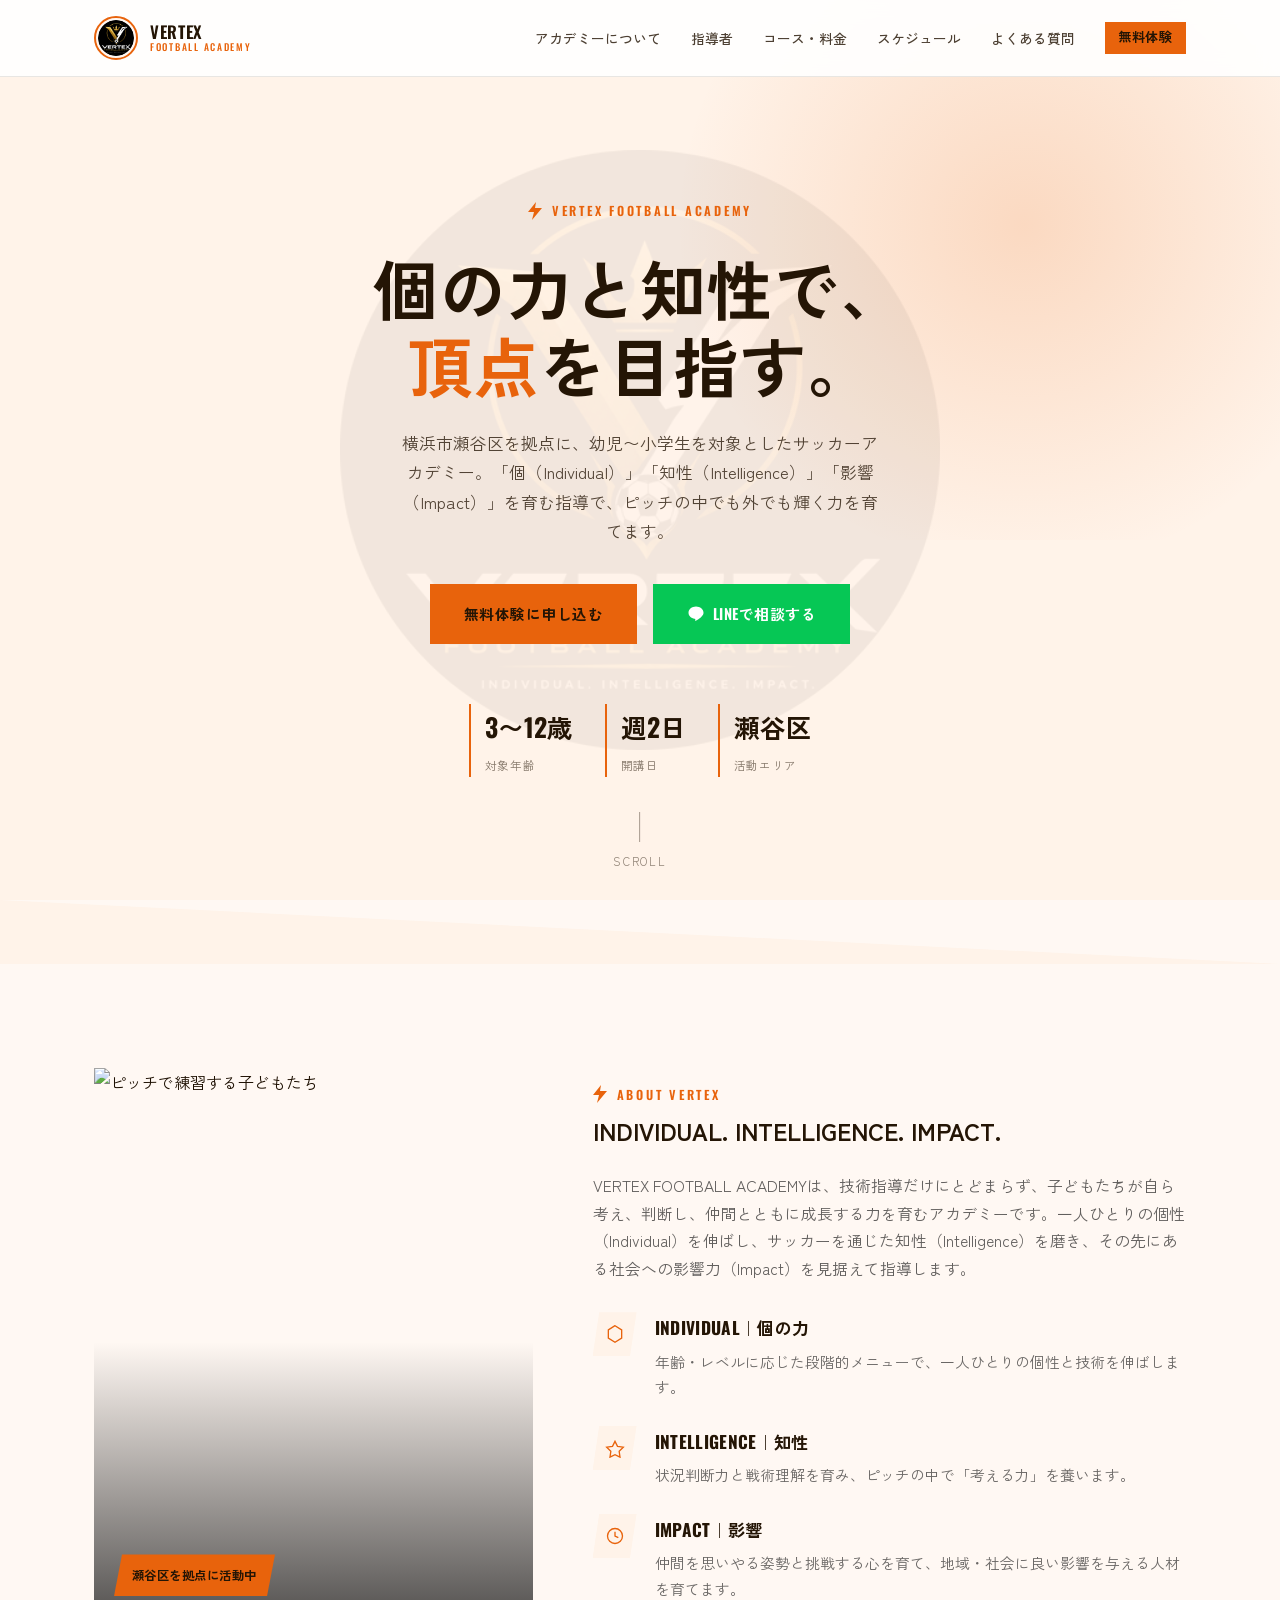
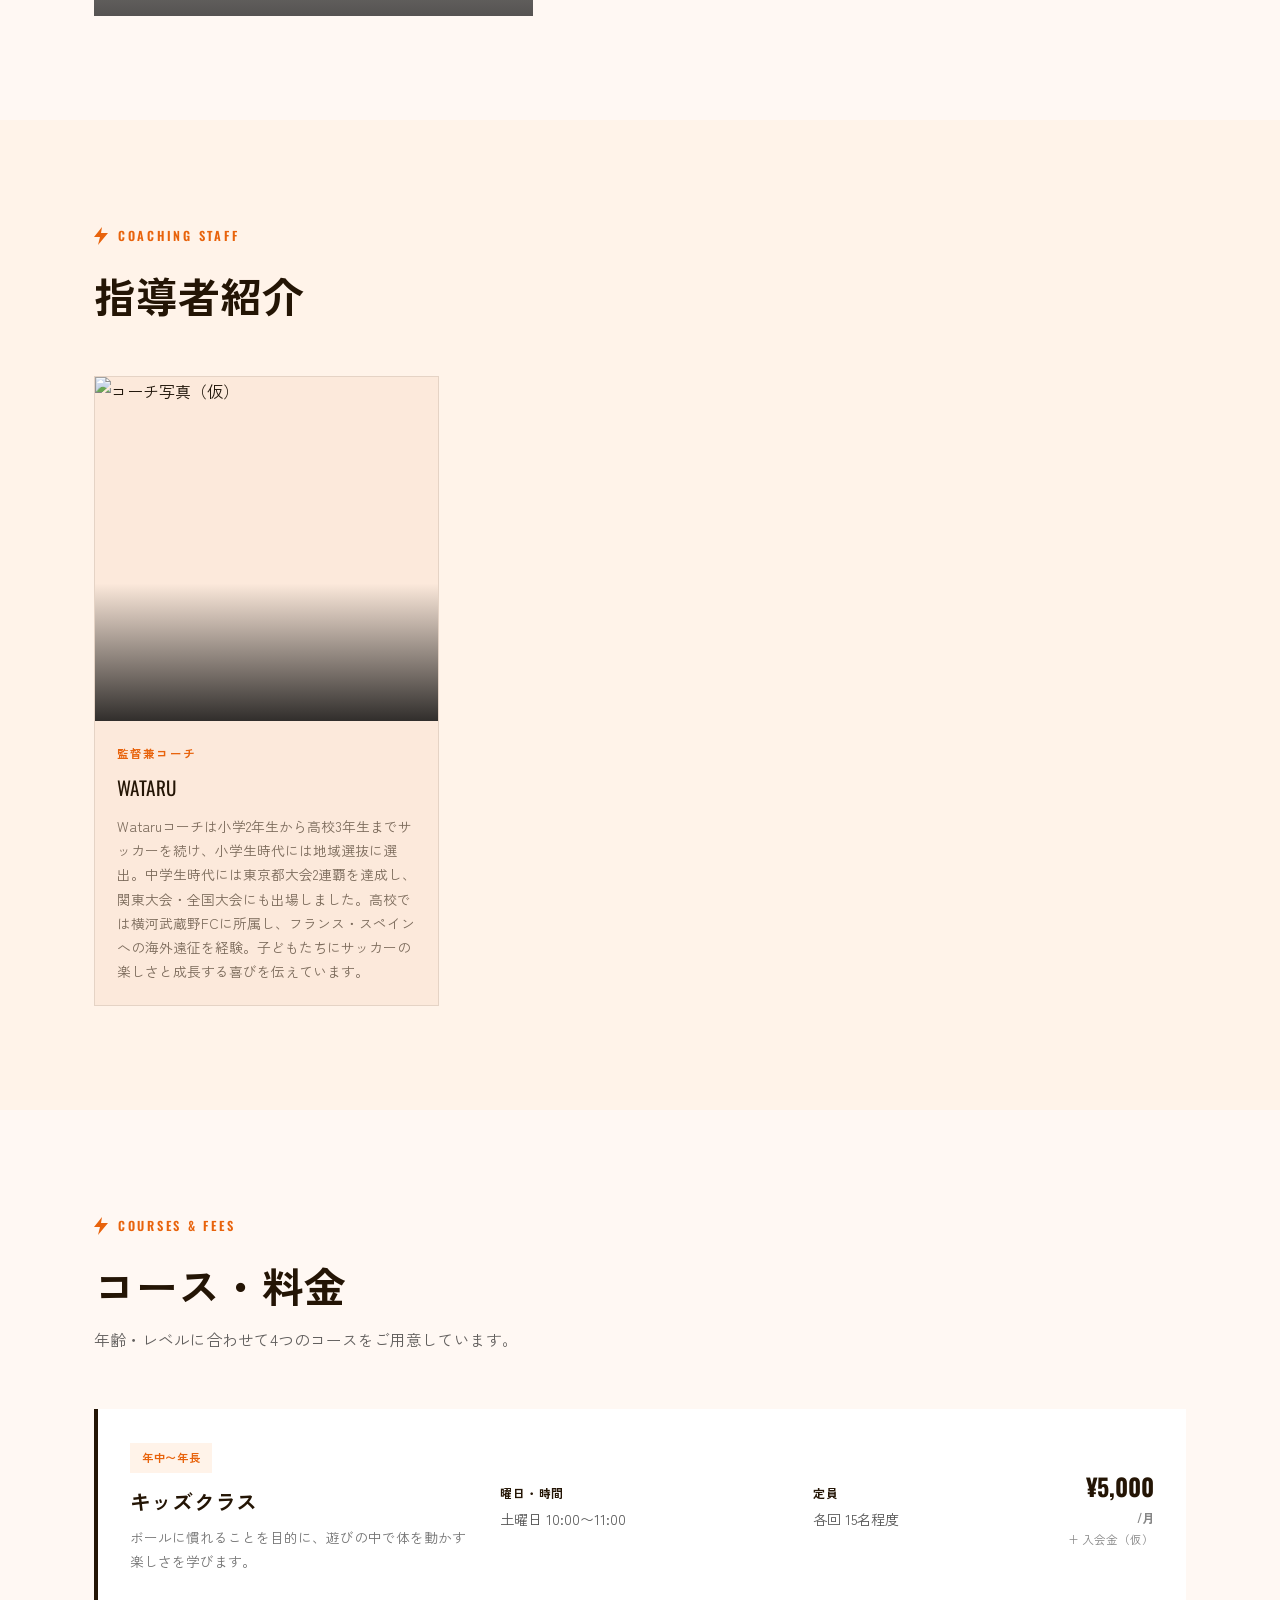
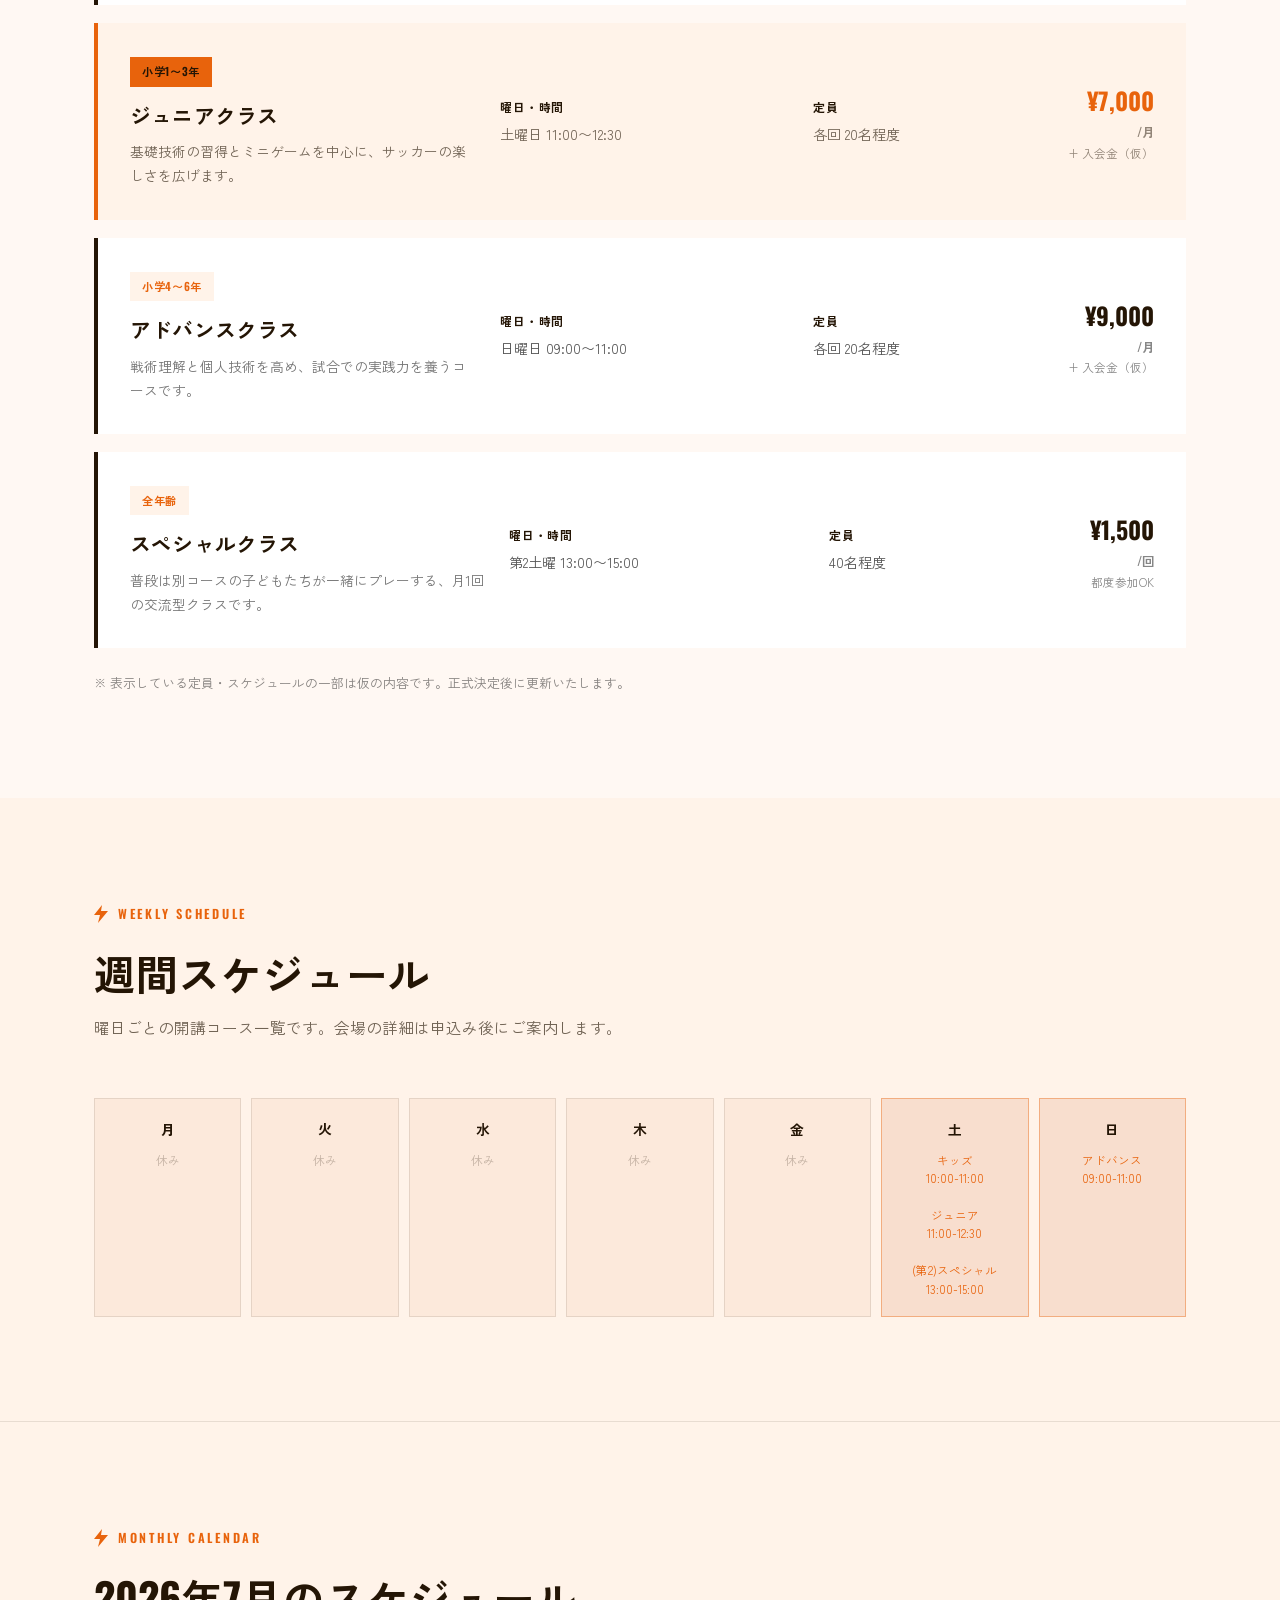
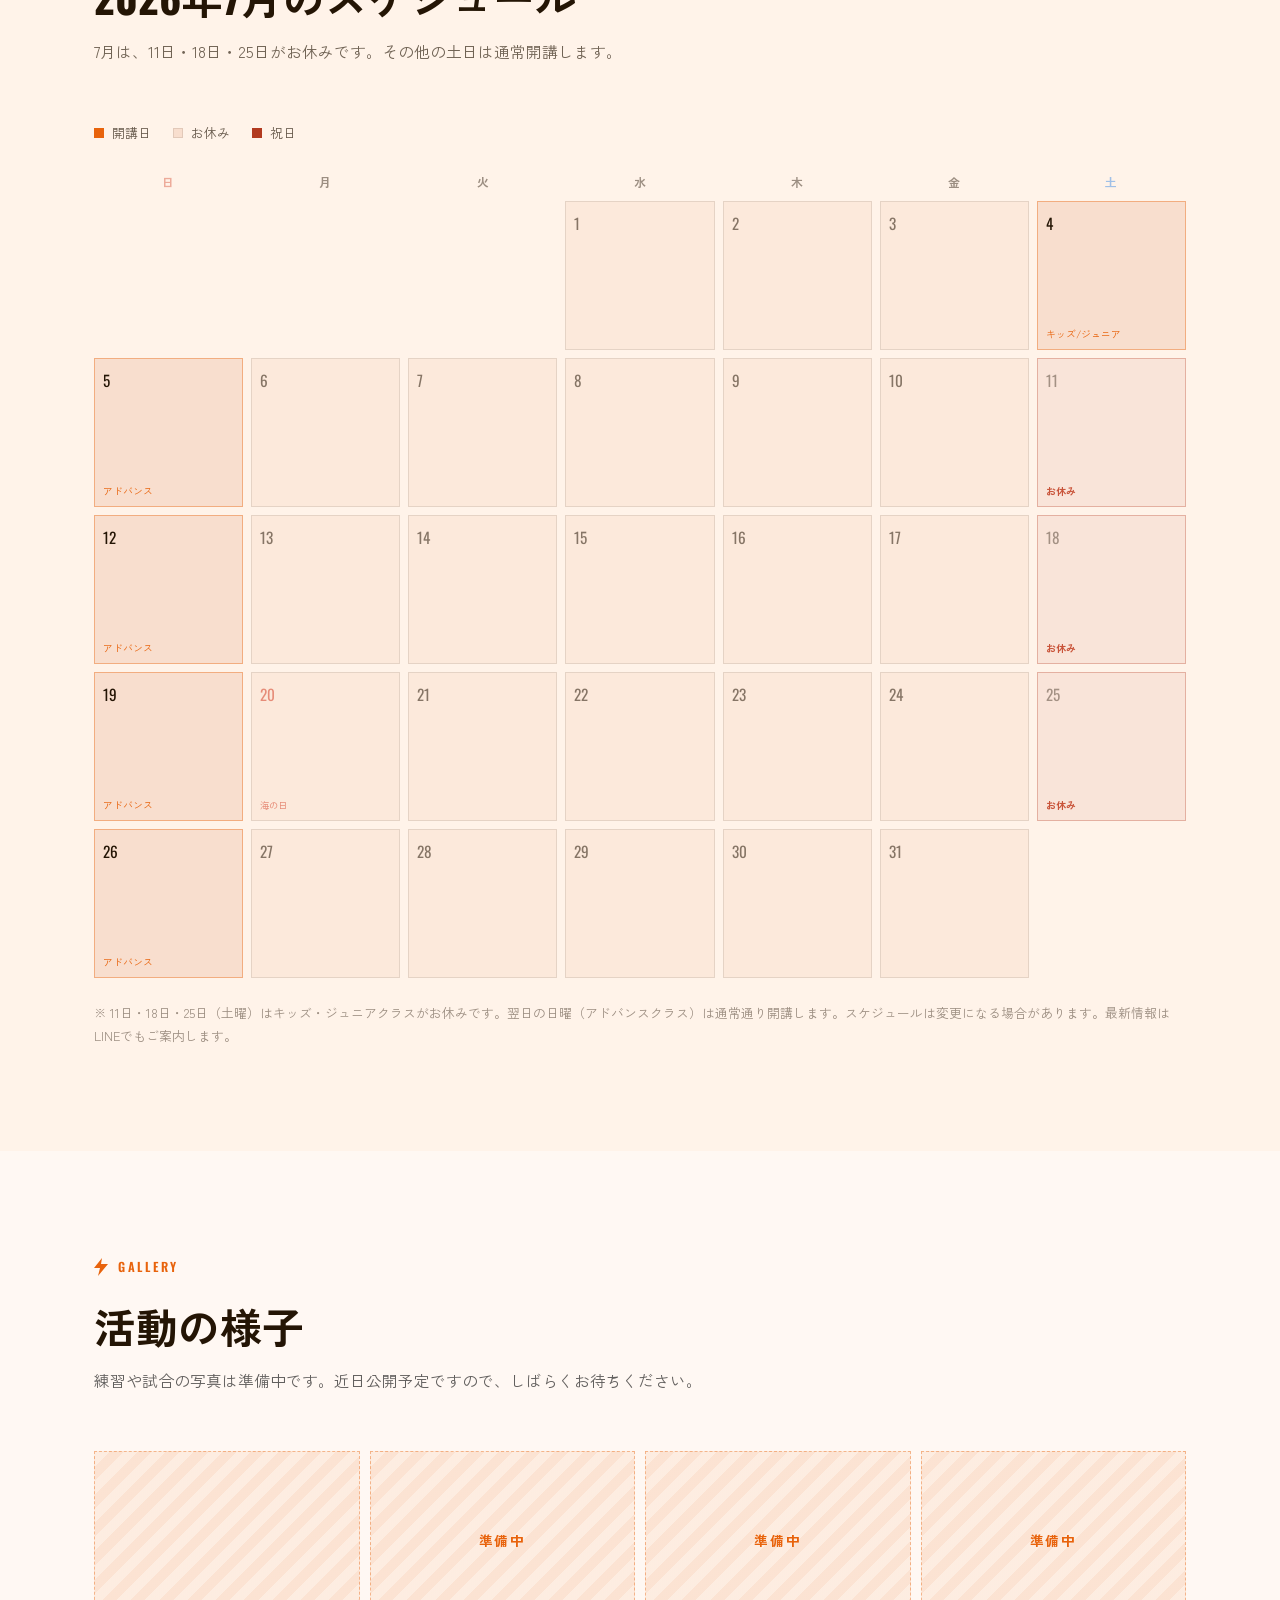
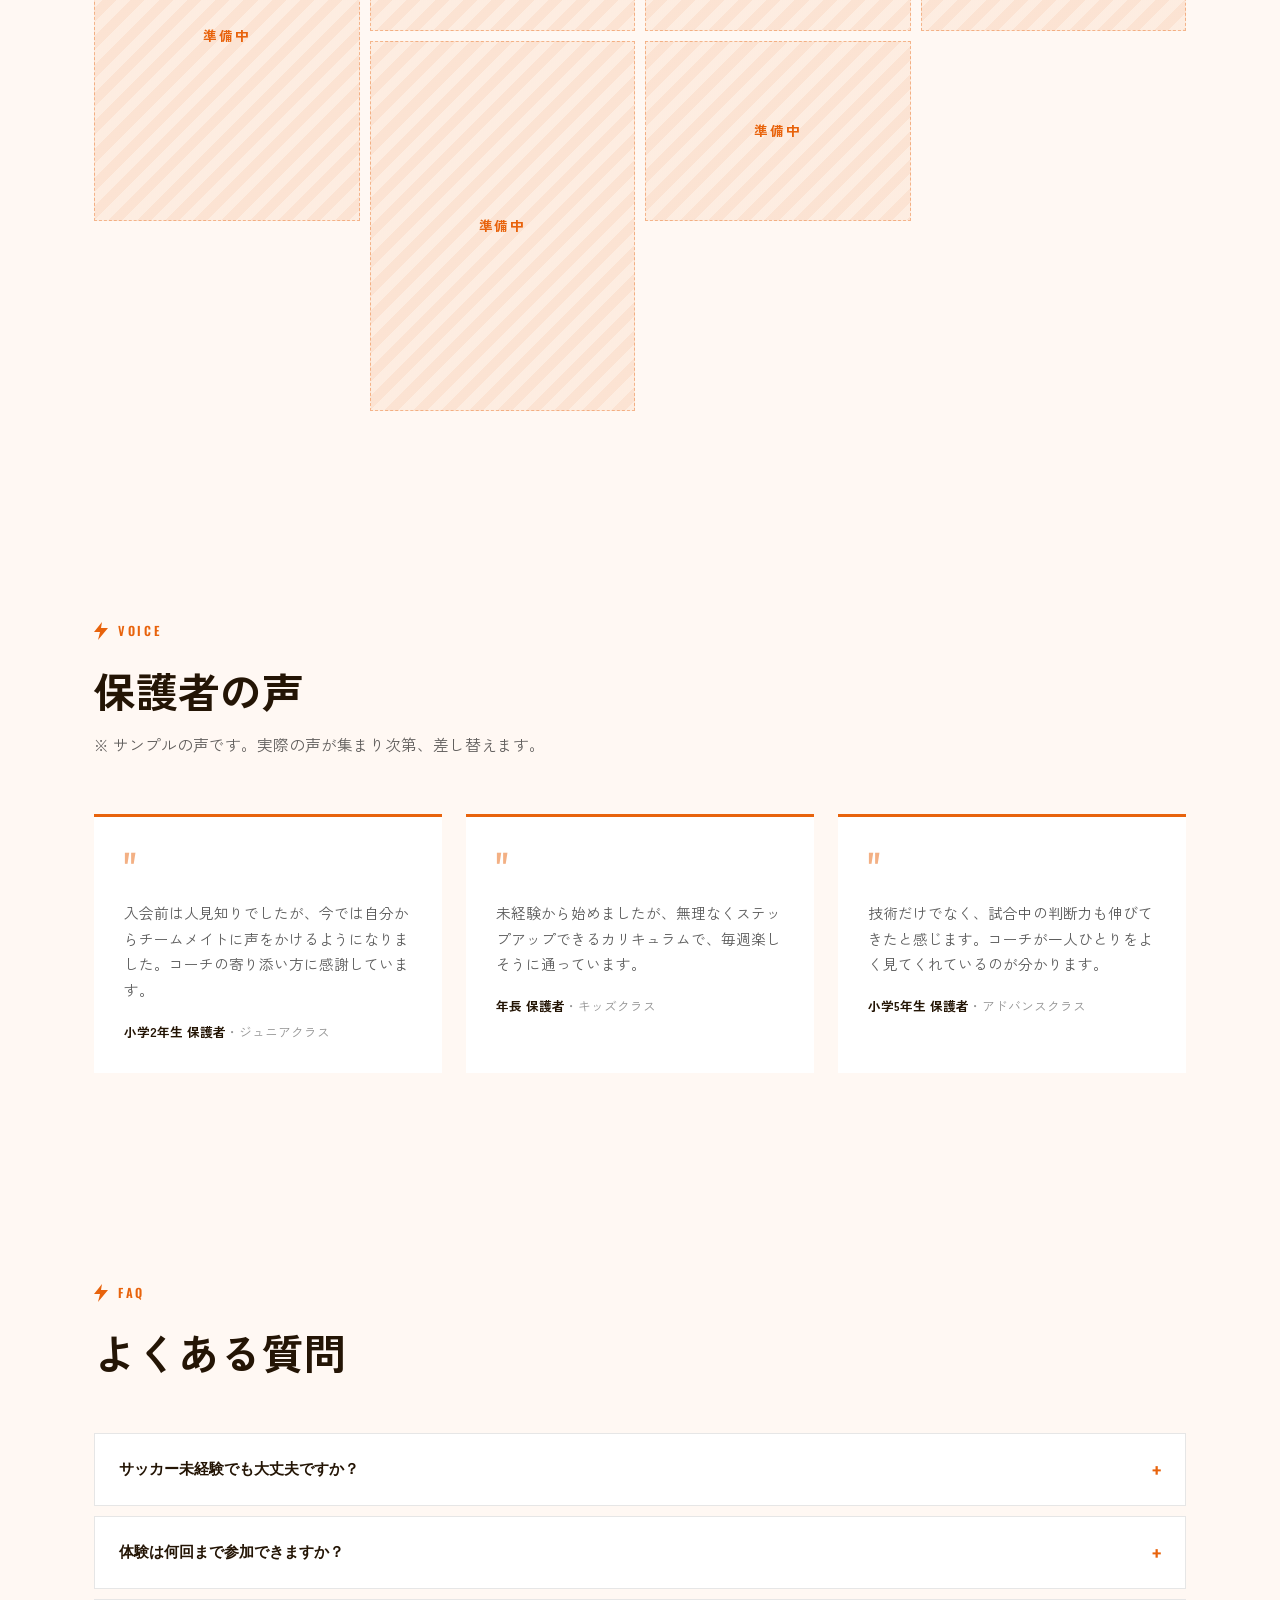
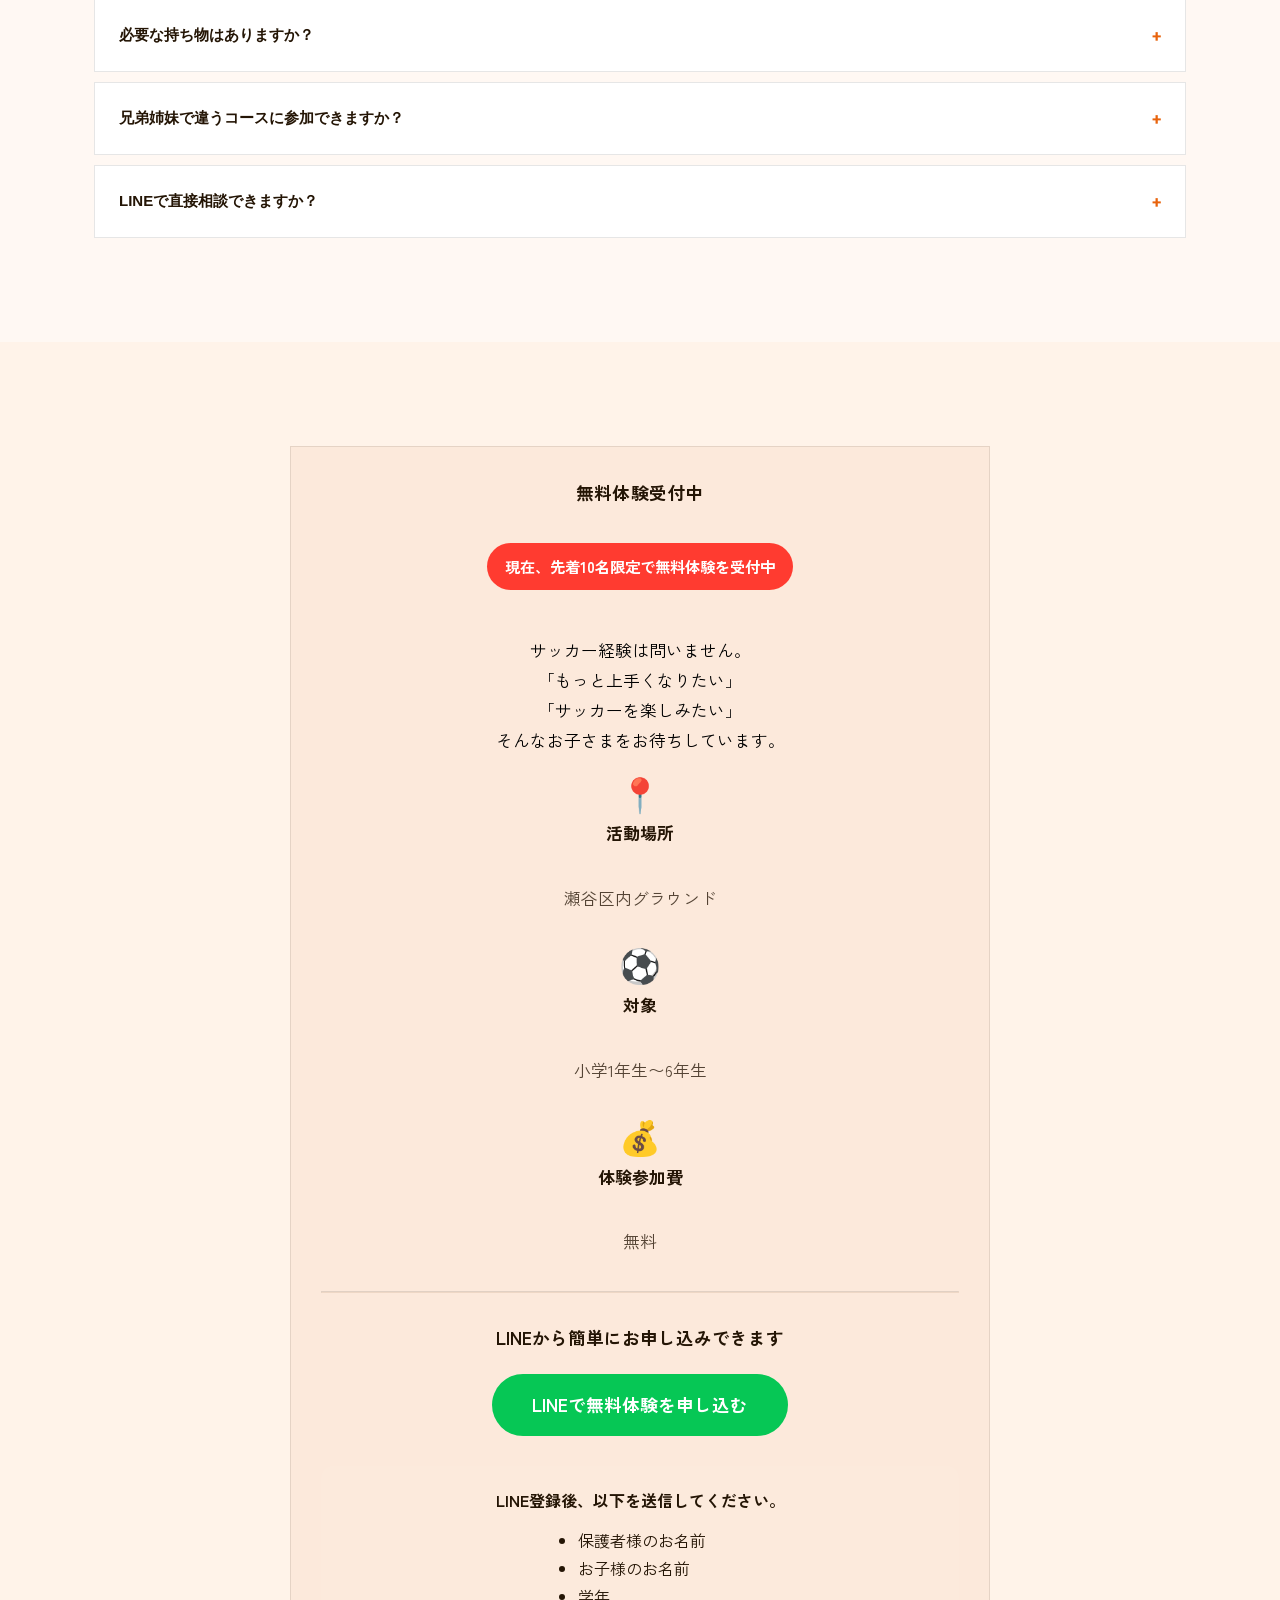
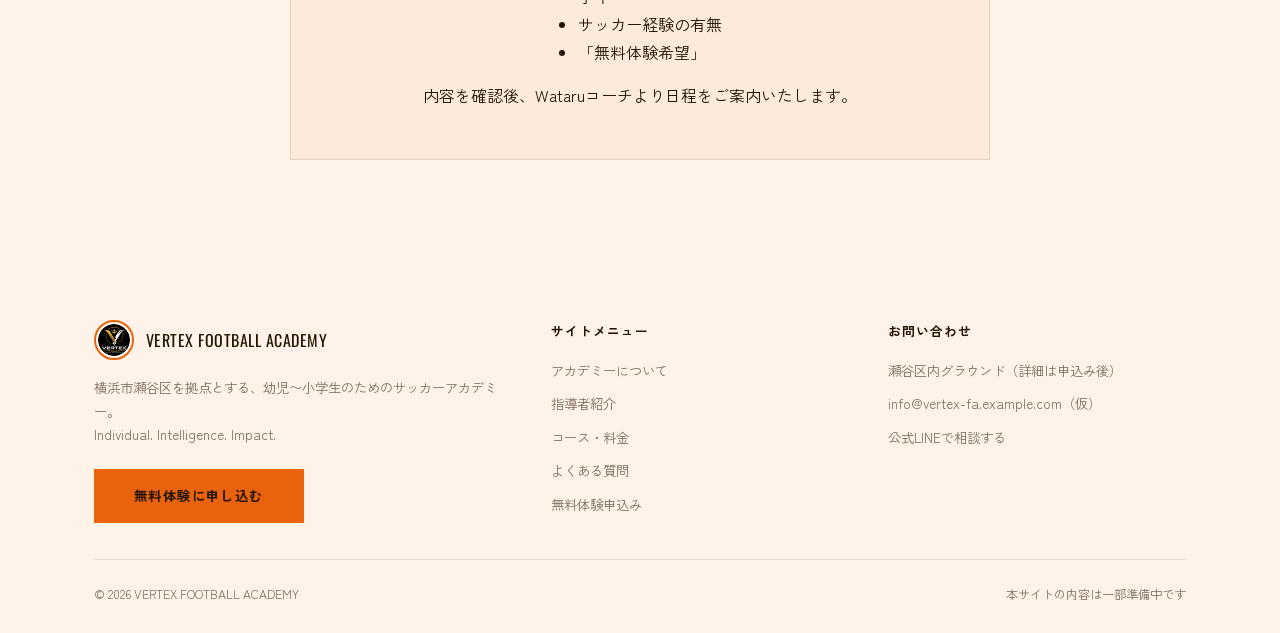
==== index.html @ a3448f76 "Update index.html" ====
<!DOCTYPE html>
<html lang="ja">
<head>
  <!-- Google tag (gtag.js) -->
<script async src="https://www.googletagmanager.com/gtag/js?id=G-0SWCPR792P"></script>
<script>
  window.dataLayer = window.dataLayer || [];
  function gtag(){dataLayer.push(arguments);}
  gtag('js', new Date());

  gtag('config', 'G-0SWCPR792P');
</script>
<meta charset="UTF-8">
<meta name="viewport" content="width=device-width, initial-scale=1.0">
<title>VERTEX FOOTBALL ACADEMY | ヴェルテックス フットボールアカデミー</title>
<link rel="preconnect" href="https://fonts.googleapis.com">
<link rel="preconnect" href="https://fonts.gstatic.com" crossorigin>
<link href="https://fonts.googleapis.com/css2?family=Oswald:wght@400;500;600;700&family=Zen+Kaku+Gothic+New:wght@400;500;700;900&display=swap" rel="stylesheet">
<style>
  :root {
    --ink: #241505;
    --ink-bg: #FFF3E9;
    --charcoal: rgba(193,68,14,0.06);
    --charcoal-2: rgba(193,68,14,0.12);
    --gold: #E8630C;
    --gold-light: #FF8B42;
    --cream: #FFF8F3;
    --white: #FFFFFF;
    --line: rgba(36,21,5,0.1);
    --shadow: rgba(193,68,14,0.2);

    --font-display: "Oswald", "Zen Kaku Gothic New", sans-serif;
    --font-body: "Zen Kaku Gothic New", sans-serif;
  }

  * { margin: 0; padding: 0; box-sizing: border-box; }
  html { scroll-behavior: smooth; }

  body {
    font-family: var(--font-body);
    background: var(--cream);
    color: var(--ink);
    line-height: 1.75;
    overflow-x: hidden;
  }

  a { text-decoration: none; color: inherit; }
  ul { list-style: none; }
  img { max-width: 100%; display: block; }

  .wrap { max-width: 1140px; margin: 0 auto; padding: 0 24px; }

  a:focus-visible, button:focus-visible, input:focus-visible, select:focus-visible, textarea:focus-visible {
    outline: 3px solid var(--gold);
    outline-offset: 2px;
  }

  /* ===== shared label/eyebrow ===== */
  .eyebrow {
    display: inline-flex; align-items: center; gap: 10px;
    font-family: var(--font-display);
    font-weight: 600;
    font-size: 0.78rem;
    letter-spacing: 0.22em;
    text-transform: uppercase;
    color: var(--gold);
  }
  .eyebrow .bolt { width: 14px; height: 18px; flex-shrink: 0; }

  /* ===== Header ===== */
  .site-header {
    position: fixed; top: 0; left: 0; right: 0; z-index: 100;
    background: rgba(255,255,255,0.9);
    backdrop-filter: blur(10px);
    border-bottom: 1px solid var(--line);
  }
  .header-inner {
    display: flex; align-items: center; justify-content: space-between;
    height: 76px;
  }
  .brand { display: flex; align-items: center; gap: 12px; }
  .brand img { width: 44px; height: 44px; border-radius: 50%; border: 2px solid var(--gold); background: var(--cream); padding: 2px; }
  .brand-text {
    font-family: var(--font-display);
    font-weight: 600;
    font-size: 1.05rem;
    letter-spacing: 0.04em;
    color: var(--ink);
    line-height: 1.2;
  }
  .brand-text small {
    display: block;
    font-size: 0.6rem;
    letter-spacing: 0.18em;
    color: var(--gold);
    font-weight: 500;
  }

  .nav-links { display: flex; gap: 30px; font-size: 0.86rem; font-weight: 500; }
  .nav-links a { color: rgba(36,21,5,0.82); position: relative; padding: 4px 0; }
  .nav-links a::after {
    content: ""; position: absolute; left: 0; bottom: -2px; width: 0%; height: 2px;
    background: var(--gold); transition: width .25s ease;
  }
  .nav-links a:hover { color: var(--gold); }
  .nav-links a:hover::after { width: 100%; }

  .nav-cta {
    background: var(--gold);
    color: var(--ink) !important;
    padding: 11px 24px;
    font-weight: 700;
    font-size: 0.82rem;
    letter-spacing: 0.04em;
    transition: background .2s ease, transform .2s ease;
  }
  .nav-cta:hover { background: var(--gold-light); transform: translateY(-1px); }
  .nav-cta::after { display: none; }

  .nav-toggle {
    display: none; flex-direction: column; gap: 5px;
    background: none; border: none; cursor: pointer; padding: 8px;
  }
  .nav-toggle span { width: 24px; height: 2px; background: var(--ink); }

  /* ===== Hero ===== */
  .hero {
    position: relative;
    min-height: 100vh;
    display: flex; align-items: center; justify-content: center;
    padding-top: 76px;
    background: var(--ink-bg);
    overflow: hidden;
  }
  .hero-bg-glow {
    position: absolute;
    top: -10%; right: -10%;
    width: 60%; height: 70%;
    background: radial-gradient(circle, rgba(232,99,12,0.18) 0%, transparent 70%);
    pointer-events: none;
  }
  .hero-crest {
    position: absolute;
    top: 50%; left: 50%;
    transform: translate(-50%, -50%);
    width: 600px;
    opacity: 0.05;
    pointer-events: none;
  }

  .hero-inner {
    position: relative; z-index: 2;
    width: 100%;
    padding-block: 90px;
    max-width: 680px;
    margin: 0 auto;
    text-align: center;
  }

  .hero .eyebrow { justify-content: center; }

  .hero .eyebrow { margin-bottom: 26px; opacity: 0; animation: fadeUp .8s ease forwards; animation-delay: .1s; }

  .hero h1 {
    font-family: var(--font-display);
    color: var(--ink);
    font-size: clamp(2.6rem, 5.4vw, 4.1rem);
    font-weight: 700;
    line-height: 1.18;
    letter-spacing: 0.01em;
    margin-bottom: 26px;
    text-transform: uppercase;
    opacity: 0;
    animation: fadeUp .8s ease forwards; animation-delay: .25s;
  }
  .hero h1 .accent { color: var(--gold); }

  .hero p.lead {
    color: rgba(36,21,5,0.78);
    font-size: 1.05rem;
    max-width: 480px;
    margin: 0 auto 38px;
    opacity: 0;
    animation: fadeUp .8s ease forwards; animation-delay: .4s;
  }

  .hero-actions { display: flex; gap: 16px; flex-wrap: wrap; justify-content: center; opacity: 0; animation: fadeUp .8s ease forwards; animation-delay: .55s; }

  .btn {
    display: inline-flex; align-items: center; justify-content: center; gap: 8px;
    padding: 17px 34px;
    font-family: var(--font-display);
    font-weight: 600;
    font-size: 0.92rem;
    letter-spacing: 0.03em;
    text-transform: uppercase;
    transition: transform .2s ease, box-shadow .2s ease, background .2s ease;
  }
  .btn-primary { background: var(--gold); color: var(--ink); }
  .btn-primary:hover { background: var(--gold-light); transform: translateY(-2px); box-shadow: 0 12px 28px rgba(232,99,12,0.3); }
  .btn-line { background: #06C755; color: var(--white); }
  .btn-line:hover { background: #05b34c; transform: translateY(-2px); }
  .btn-outline { border: 1px solid rgba(36,21,5,0.35); color: var(--ink); }
  .btn-outline:hover { border-color: var(--gold); color: var(--gold); }

  .hero-stats { display: flex; gap: 32px; margin-top: 60px; justify-content: center; opacity: 0; animation: fadeUp .8s ease forwards; animation-delay: .7s; }
  .hero-stat { border-left: 2px solid var(--gold); padding-left: 14px; text-align: left; }
  .hero-stat strong { display: block; font-family: var(--font-display); color: var(--ink); font-size: 1.6rem; }
  .hero-stat span { color: rgba(36,21,5,0.55); font-size: 0.72rem; letter-spacing: 0.06em; }

  @keyframes fadeUp { from { opacity: 0; transform: translateY(18px); } to { opacity: 1; transform: translateY(0); } }

  .scroll-cue {
    position: absolute; bottom: 28px; left: 50%; transform: translateX(-50%);
    color: rgba(36,21,5,0.5);
    font-size: 0.7rem; letter-spacing: 0.16em;
    display: flex; flex-direction: column; align-items: center; gap: 10px;
    z-index: 2;
  }
  .scroll-cue .line { width: 1px; height: 30px; background: rgba(36,21,5,0.4); }

  /* ===== Section shared ===== */
  section { position: relative; }
  .section-pad { padding: 104px 0; }
  .section-head { max-width: 620px; margin-bottom: 56px; }
  .section-head h2 {
    font-family: var(--font-display);
    font-size: clamp(1.9rem, 3.4vw, 2.6rem);
    color: var(--ink);
    text-transform: uppercase;
    margin-top: 16px;
    line-height: 1.25;
  }
  .section-head p { margin-top: 16px; color: rgba(13,13,13,0.65); font-size: 0.98rem; }
  .on-dark .section-head h2 { color: var(--ink); }
  .on-dark .section-head p { color: rgba(36,21,5,0.65); }

  .reveal { opacity: 0; transform: translateY(28px); transition: opacity .7s ease, transform .7s ease; }
  .reveal.in-view { opacity: 1; transform: translateY(0); }

  .diag-divider {
    height: 64px;
    background: var(--ink-bg);
    clip-path: polygon(0 0, 100% 100%, 100% 100%, 0% 100%);
  }
  .diag-divider.flip { clip-path: polygon(0 100%, 100% 0, 100% 100%, 0 100%); }

  /* ===== About ===== */
  .about { background: var(--cream); }
  .about-grid { display: grid; grid-template-columns: 0.85fr 1.15fr; gap: 60px; align-items: center; }
  .about-visual { position: relative; aspect-ratio: 4/5; overflow: hidden; }
  .about-visual img { width: 100%; height: 100%; object-fit: cover; filter: grayscale(0.15) contrast(1.05); }
  .about-visual::before {
    content: ""; position: absolute; inset: 0;
    background: linear-gradient(180deg, transparent 50%, rgba(13,13,13,0.7) 100%);
  }
  .about-visual-tag {
    position: absolute; bottom: 20px; left: 20px; z-index: 2;
    background: var(--gold); color: var(--ink);
    padding: 10px 18px;
    font-family: var(--font-display); font-weight: 600; font-size: 0.78rem;
    letter-spacing: 0.04em; text-transform: uppercase;
    clip-path: polygon(8px 0, 100% 0, calc(100% - 8px) 100%, 0 100%);
  }

  .pillar-list { margin-top: 30px; display: grid; gap: 26px; }
  .pillar-item { display: flex; gap: 18px; align-items: flex-start; }
  .pillar-icon {
    width: 44px; height: 44px; flex-shrink: 0;
    background: var(--ink-bg);
    display: flex; align-items: center; justify-content: center;
    clip-path: polygon(15% 0, 100% 0, 85% 100%, 0 100%);
  }
  .pillar-icon svg { width: 20px; height: 20px; }
  .pillar-item h3 { font-family: var(--font-display); font-size: 1.08rem; text-transform: uppercase; letter-spacing: 0.02em; margin-bottom: 6px; }
  .pillar-item p { font-size: 0.92rem; color: rgba(13,13,13,0.62); }

  /* ===== Coach ===== */
  .coach { background: var(--ink-bg); }
  .coach-grid { display: grid; grid-template-columns: repeat(3, 1fr); gap: 28px; }
  .coach-card { background: var(--charcoal); transition: transform .3s ease; border: 1px solid var(--line); }
  .coach-card:hover { transform: translateY(-6px); }
  .coach-photo { aspect-ratio: 1; overflow: hidden; position: relative; }
  .coach-photo img { width: 100%; height: 100%; object-fit: cover; filter: grayscale(0.3); }
  .coach-photo::after {
    content: ""; position: absolute; inset: 0;
    background: linear-gradient(180deg, transparent 60%, rgba(13,13,13,0.85) 100%);
  }
  .coach-body { padding: 22px; }
  .coach-role { color: var(--gold); font-size: 0.72rem; font-weight: 700; letter-spacing: 0.1em; text-transform: uppercase; margin-bottom: 8px; }
  .coach-name { font-family: var(--font-display); color: var(--ink); font-size: 1.2rem; letter-spacing: 0.02em; margin-bottom: 10px; text-transform: uppercase; }
  .coach-desc { font-size: 0.86rem; color: rgba(36,21,5,0.6); }

  /* ===== Courses ===== */
  .courses { background: var(--cream); }
  .course-list { display: grid; gap: 18px; }
  .course-card {
    background: var(--white);
    padding: 32px;
    display: grid;
    grid-template-columns: 1.2fr 1fr 0.8fr auto;
    align-items: center;
    gap: 24px;
    border-left: 4px solid var(--ink);
    transition: box-shadow .3s ease, transform .3s ease, border-color .3s ease;
  }
  .course-card:hover { box-shadow: 0 18px 40px rgba(13,13,13,0.1); transform: translateY(-3px); border-color: var(--gold); }
  .course-card.is-featured { border-left-color: var(--gold); background: var(--ink-bg); }
  .course-card.is-featured .course-title-wrap h3,
  .course-card.is-featured .course-meta strong { color: var(--ink); }
  .course-card.is-featured .course-title-wrap p,
  .course-card.is-featured .course-meta { color: rgba(36,21,5,0.65); }
  .course-card.is-featured .course-price strong { color: var(--gold); }
  .course-card.is-featured .course-price span { color: rgba(36,21,5,0.5); }

  .course-tag {
    display: inline-block;
    background: var(--ink-bg); color: var(--gold);
    font-family: var(--font-display); font-size: 0.7rem; font-weight: 600; letter-spacing: 0.06em;
    text-transform: uppercase;
    padding: 5px 12px; margin-bottom: 10px;
  }
  .course-card.is-featured .course-tag { background: var(--gold); color: var(--ink); }

  .course-title-wrap h3 { font-family: var(--font-display); font-size: 1.3rem; text-transform: uppercase; margin-bottom: 6px; letter-spacing: 0.01em; }
  .course-title-wrap p { font-size: 0.86rem; color: rgba(13,13,13,0.58); }

  .course-meta { font-size: 0.88rem; color: rgba(13,13,13,0.7); }
  .course-meta strong { display: block; color: var(--ink); font-size: 0.74rem; font-weight: 700; letter-spacing: 0.06em; text-transform: uppercase; margin-bottom: 4px; }

  .course-price { text-align: right; }
  .course-price strong { font-family: var(--font-display); font-size: 1.5rem; color: var(--ink); }
  .course-price span { display: block; font-size: 0.72rem; color: rgba(13,13,13,0.5); }

  .course-note { margin-top: 24px; font-size: 0.8rem; color: rgba(13,13,13,0.5); }

  /* ===== Schedule ===== */
  .schedule { background: var(--ink-bg); }
  .week-grid { display: grid; grid-template-columns: repeat(7, 1fr); gap: 10px; }
  .day-col { background: var(--charcoal); border: 1px solid var(--line); padding: 18px 10px; text-align: center; min-height: 150px; }
  .day-col.active { border-color: rgba(232,99,12,0.4); background: var(--charcoal-2); }
  .day-name { color: var(--ink); font-family: var(--font-display); font-weight: 600; font-size: 0.86rem; margin-bottom: 10px; text-transform: uppercase; }
  .day-class { color: var(--gold); font-size: 0.72rem; line-height: 1.6; }
  .day-class.empty { color: rgba(36,21,5,0.25); }

  /* ===== Monthly calendar ===== */
  .month-cal { background: var(--ink-bg); border-top: 1px solid var(--line); }
  .month-cal-head {
    display: flex; align-items: baseline; gap: 14px; margin-bottom: 24px;
  }
  .month-cal-head h3 {
    font-family: var(--font-display); color: var(--ink);
    font-size: 1.5rem; text-transform: uppercase; letter-spacing: 0.02em;
  }
  .month-cal-head span { color: rgba(36,21,5,0.5); font-size: 0.82rem; }

  .month-cal-legend { display: flex; gap: 22px; margin-bottom: 28px; flex-wrap: wrap; }
  .legend-item { display: flex; align-items: center; gap: 8px; font-size: 0.8rem; color: rgba(36,21,5,0.7); }
  .legend-dot { width: 10px; height: 10px; flex-shrink: 0; }
  .legend-dot.on { background: var(--gold); }
  .legend-dot.off { background: var(--charcoal-2); border: 1px solid var(--line); }
  .legend-dot.holiday { background: #B23A1F; }

  .cal-weekdays {
    display: grid; grid-template-columns: repeat(7, 1fr);
    gap: 8px; margin-bottom: 8px;
  }
  .cal-weekdays span {
    text-align: center; font-size: 0.74rem; font-weight: 700;
    color: rgba(36,21,5,0.45); text-transform: uppercase; letter-spacing: 0.04em;
  }
  .cal-weekdays span.sat { color: rgba(120,170,230,0.7); }
  .cal-weekdays span.sun { color: rgba(230,140,120,0.7); }

  .cal-grid {
    display: grid; grid-template-columns: repeat(7, 1fr);
    gap: 8px;
  }
  .cal-cell {
    aspect-ratio: 1; min-height: 86px;
    background: var(--charcoal);
    border: 1px solid var(--line);
    padding: 8px;
    display: flex; flex-direction: column;
    position: relative;
  }
  .cal-cell.empty-cell { background: transparent; border: none; }
  .cal-cell .date-num {
    font-family: var(--font-display); font-size: 0.95rem; color: rgba(36,21,5,0.55);
  }
  .cal-cell.is-active { background: var(--charcoal-2); border-color: rgba(232,99,12,0.4); }
  .cal-cell.is-active .date-num { color: var(--ink); }
  .cal-cell.is-off { background: rgba(178,58,31,0.08); border-color: rgba(178,58,31,0.3); }
  .cal-cell.is-off .date-num { color: rgba(36,21,5,0.4); }
  .cal-cell.is-holiday .date-num { color: #E68C78; }

  .cal-tag {
    margin-top: auto;
    font-size: 0.62rem;
    line-height: 1.4;
    color: var(--gold);
  }
  .cal-tag.off-label { color: #C9543A; font-weight: 700; }
  .cal-tag.holiday-label { color: #E68C78; font-size: 0.58rem; }

  .month-cal-note { margin-top: 24px; font-size: 0.8rem; color: rgba(36,21,5,0.45); }

  @media (max-width: 760px) {
    .cal-cell { min-height: 64px; padding: 6px; }
    .cal-cell .date-num { font-size: 0.8rem; }
    .cal-tag { font-size: 0.55rem; }
    .cal-grid, .cal-weekdays { gap: 5px; }
  }

  /* ===== Gallery ===== */
  .gallery { background: var(--cream); }
  .gallery-grid { display: grid; grid-template-columns: repeat(4, 1fr); grid-auto-rows: 180px; gap: 10px; }
  .gallery-item { overflow: hidden; cursor: pointer; }
  .gallery-item img { width: 100%; height: 100%; object-fit: cover; filter: grayscale(0.25); transition: transform .4s ease, filter .4s ease; }
  .gallery-item:hover img { transform: scale(1.06); filter: grayscale(0); }
  .gallery-item.tall { grid-row: span 2; }
  .gallery-item.placeholder {
    display: flex; align-items: center; justify-content: center;
    background: repeating-linear-gradient(135deg, rgba(232,99,12,0.08), rgba(232,99,12,0.08) 10px, rgba(232,99,12,0.14) 10px, rgba(232,99,12,0.14) 20px);
    border: 1px dashed rgba(232,99,12,0.4);
    cursor: default;
  }
  .gallery-item.placeholder:hover { transform: none; }
  .placeholder-label {
    font-family: var(--font-display);
    font-weight: 600;
    font-size: 0.85rem;
    letter-spacing: 0.12em;
    color: var(--gold);
    text-transform: uppercase;
  }

  /* ===== Voice ===== */
  .voice { background: var(--cream); }
  .voice-grid { display: grid; grid-template-columns: repeat(3, 1fr); gap: 24px; }
  .voice-card { background: var(--white); padding: 30px; position: relative; border-top: 3px solid var(--gold); }
  .voice-quote-mark { font-family: var(--font-display); font-size: 2.8rem; color: var(--gold); line-height: 1; opacity: 0.5; }
  .voice-card p.body { font-size: 0.92rem; color: rgba(13,13,13,0.68); margin: 8px 0 18px; }
  .voice-who { font-size: 0.8rem; font-weight: 700; color: var(--ink); }
  .voice-who span { color: rgba(13,13,13,0.45); font-weight: 400; }

  /* ===== FAQ ===== */
  .faq { background: var(--cream); }
  .faq-list { display: grid; gap: 10px; }
  .faq-item { border: 1px solid rgba(13,13,13,0.1); background: var(--white); }
  .faq-q {
    width: 100%; background: none; border: none; text-align: left;
    padding: 20px 24px; font-weight: 700; font-size: 0.94rem;
    display: flex; justify-content: space-between; align-items: center;
    cursor: pointer; color: var(--ink);
  }
  .faq-q .icon { font-family: var(--font-display); font-size: 1.3rem; color: var(--gold); transition: transform .25s ease; margin-left: 16px; }
  .faq-item.open .faq-q .icon { transform: rotate(45deg); }
  .faq-a { max-height: 0; overflow: hidden; transition: max-height .3s ease; }
  .faq-a-inner { padding: 0 24px 20px; font-size: 0.88rem; color: rgba(13,13,13,0.65); }

  /* ===== Apply ===== */
  .apply { background: var(--ink-bg); }
  .apply-grid { display: grid; grid-template-columns: 0.85fr 1.15fr; gap: 48px; }

  .apply-info-card { background: var(--charcoal); border: 1px solid var(--line); padding: 30px; }
  .apply-info-card h3 { font-family: var(--font-display); color: var(--ink); font-size: 1.1rem; text-transform: uppercase; margin-bottom: 20px; letter-spacing: 0.02em; }
  .apply-info-item { display: flex; flex-direction: column; align-items: center; gap: 6px; margin: 0 auto 34px; text-align: center; max-width: 420px; }
  .apply-info-item .ico { color: var(--gold); font-family: var(--font-display); font-weight: 700; font-size: 2.1rem; line-height: 1; margin-bottom: 4px; }
  .apply-info-item div { color: rgba(36,21,5,0.78); font-size: 1.05rem; }
  .apply-info-item strong { display: block; color: var(--ink); font-size: 1.05rem; margin-bottom: 6px; }

  .line-banner {
    display: flex; align-items: center; justify-content: space-between;
    background: #06C755; color: #fff;
    padding: 18px 20px; margin-top: 24px; gap: 14px;
  }
  .line-banner div strong { display: block; font-size: 0.92rem; margin-bottom: 2px; }
  .line-banner div span { font-size: 0.76rem; opacity: 0.9; }
  .line-banner a {
    background: #fff; color: #06C755; font-weight: 700; font-size: 0.82rem;
    padding: 10px 18px; flex-shrink: 0; white-space: nowrap;
  }
  .line-banner a:hover { background: rgba(255,255,255,0.9); }

  form.apply-form { background: var(--cream); padding: 38px; box-shadow: 0 30px 60px rgba(0,0,0,0.4); }
  .form-row { display: grid; grid-template-columns: 1fr 1fr; gap: 16px; margin-bottom: 16px; }
  .form-group { margin-bottom: 16px; }
  .form-group.full { grid-column: 1 / -1; }
  label { display: block; font-size: 0.78rem; font-weight: 700; color: var(--ink); margin-bottom: 6px; letter-spacing: 0.02em; }
  label .req { color: #B23A1F; margin-left: 4px; }
  input, select, textarea {
    width: 100%; padding: 12px 14px;
    border: 1px solid rgba(13,13,13,0.18);
    font-family: var(--font-body); font-size: 0.92rem;
    background: var(--white); color: var(--ink);
  }
  textarea { resize: vertical; min-height: 90px; }
  input:focus, select:focus, textarea:focus { outline: none; border-color: var(--gold); box-shadow: 0 0 0 3px rgba(232,99,12,0.15); }
  .form-submit {
    width: 100%; background: var(--gold); color: var(--ink); border: none;
    padding: 17px; font-family: var(--font-display); font-weight: 600; font-size: 0.95rem;
    letter-spacing: 0.04em; text-transform: uppercase; cursor: pointer; margin-top: 8px;
    transition: background .2s ease, transform .2s ease;
  }
  .form-submit:hover { background: var(--gold-light); transform: translateY(-1px); }
  .form-disclaimer { font-size: 0.74rem; color: rgba(13,13,13,0.5); margin-top: 12px; text-align: center; }
  .form-note-banner { background: rgba(232,99,12,0.12); border: 1px solid rgba(232,99,12,0.35); color: #6b4710; font-size: 0.78rem; padding: 10px 14px; margin-bottom: 20px; }

  /* ===== Footer ===== */
  footer { background: var(--ink-bg); color: rgba(36,21,5,0.6); padding: 56px 0 28px; }
  .footer-grid { display: grid; grid-template-columns: 1.4fr 1fr 1fr; gap: 40px; padding-bottom: 36px; border-bottom: 1px solid var(--line); }
  .footer-brand { display: flex; align-items: center; gap: 12px; margin-bottom: 16px; }
  .footer-brand img { width: 40px; height: 40px; border-radius: 50%; border: 2px solid var(--gold); background: var(--cream); padding: 2px; }
  .footer-brand-text { font-family: var(--font-display); color: var(--ink); font-size: 1rem; letter-spacing: 0.03em; }
  .footer-grid p { font-size: 0.84rem; }
  .footer-cta {
    display: inline-block;
    margin-top: 22px;
    background: var(--gold);
    color: var(--ink) !important;
    font-family: var(--font-display);
    font-weight: 600;
    font-size: 0.85rem;
    letter-spacing: 0.03em;
    text-transform: uppercase;
    text-align: center;
    padding: 15px 40px;
    transition: background .2s ease, transform .2s ease;
  }
  .footer-cta:hover { background: var(--gold-light); transform: translateY(-1px); }
  .footer-col h4 { color: var(--ink); font-family: var(--font-display); font-size: 0.8rem; letter-spacing: 0.08em; text-transform: uppercase; margin-bottom: 16px; }
  .footer-col ul { display: grid; gap: 10px; font-size: 0.84rem; }
  .footer-col a:hover { color: var(--gold); }
  .footer-bottom { display: flex; justify-content: space-between; align-items: center; padding-top: 24px; font-size: 0.76rem; flex-wrap: wrap; gap: 10px; }

  /* ===== Toast ===== */
  .toast {
    position: fixed; bottom: 28px; left: 50%; transform: translate(-50%, 20px);
    background: var(--gold); color: var(--ink);
    padding: 16px 26px; font-weight: 700; font-size: 0.9rem;
    box-shadow: 0 16px 36px rgba(0,0,0,0.4);
    opacity: 0; pointer-events: none; transition: opacity .3s ease, transform .3s ease; z-index: 999;
  }
  .toast.show { opacity: 1; transform: translate(-50%, 0); pointer-events: auto; }

  /* ===== Responsive ===== */
  @media (max-width: 980px) {
    .about-grid { grid-template-columns: 1fr; }
    .coach-grid { grid-template-columns: repeat(2, 1fr); }
    .voice-grid { grid-template-columns: 1fr; }
    .apply-grid { grid-template-columns: 1fr; }
    .gallery-grid { grid-template-columns: repeat(2, 1fr); }
    .course-card { grid-template-columns: 1fr; text-align: left; gap: 14px; }
    .course-price { text-align: left; }
    .hero-crest { display: none; }
  }
  @media (max-width: 760px) {
    .nav-links {
      position: fixed; top: 76px; left: 0; right: 0;
      background: var(--ink-bg);
      flex-direction: column; padding: 24px; gap: 18px;
      border-bottom: 1px solid var(--line);
      transform: translateY(-12px);
      opacity: 0; visibility: hidden; pointer-events: none;
      transition: opacity .25s ease, transform .25s ease, visibility .25s ease;
      z-index: 99;
    }
    .nav-links.open {
      transform: translateY(0);
      opacity: 1; visibility: visible; pointer-events: auto;
    }
    .nav-toggle { display: flex; }
    .nav-cta { text-align: center; }
    .coach-grid { grid-template-columns: 1fr; }
    .week-grid { grid-template-columns: repeat(7, minmax(72px,1fr)); overflow-x: auto; }
    .footer-grid { grid-template-columns: 1fr; }
    .footer-cta { display: block; width: 100%; box-sizing: border-box; text-align: center; }
    .section-pad { padding: 76px 0; }
    .line-banner { flex-direction: column; align-items: flex-start; }
  }
  @media (prefers-reduced-motion: reduce) {
    *, *::before, *::after { animation-duration: 0.01ms !important; animation-iteration-count: 1 !important; transition-duration: 0.01ms !important; }
  }
</style>
</head>
<body>

<!-- ============ HEADER ============ -->
<header class="site-header">
  <div class="wrap header-inner">
    <a href="#top" class="brand">
      <img src="vertex-logo.png" alt="VERTEX FOOTBALL ACADEMY ロゴ">
      <span class="brand-text">VERTEX<small>FOOTBALL ACADEMY</small></span>
    </a>
    <nav class="nav-links" id="navLinks">
      <a href="#about">アカデミーについて</a>
      <a href="#coach">指導者</a>
      <a href="#courses">コース・料金</a>
      <a href="#schedule">スケジュール</a>
      <a href="#faq">よくある質問</a>
      <a href="#apply" class="nav-cta">　無料体験　</a>
    </nav>
    <button class="nav-toggle" id="navToggle" aria-label="メニューを開く">
      <span></span><span></span><span></span>
    </button>
  </div>
</header>

<!-- ============ HERO ============ -->
<section class="hero" id="top">
  <div class="hero-bg-glow"></div>
  <img class="hero-crest" src="vertex-logo.png" alt="">
  <div class="wrap hero-inner">
    <div class="eyebrow">
      <svg class="bolt" viewBox="0 0 14 18" fill="none"><path d="M8 0L0 10H6L4 18L14 6H7L8 0Z" fill="#E8630C"/></svg>
      VERTEX FOOTBALL ACADEMY
    </div>
    <h1>個の力と知性で、<br><span class="accent">頂点</span>を目指す。</h1>
    <p class="lead">横浜市瀬谷区を拠点に、幼児〜小学生を対象としたサッカーアカデミー。「個（Individual）」「知性（Intelligence）」「影響（Impact）」を育む指導で、ピッチの中でも外でも輝く力を育てます。</p>
    <div class="hero-actions">
      <a href="#apply" class="btn btn-primary">無料体験に申し込む</a>
      <a href="https://lin.ee/PY5wGcG" target="_blank" rel="noopener" class="btn btn-line">
        <svg width="18" height="18" viewBox="0 0 24 24" fill="currentColor"><path d="M12 2C6.48 2 2 5.69 2 10.2c0 4.02 3.47 7.39 8.16 8.1.32.07.74.21.85.49.1.25.07.65.03.91l-.13.84c-.04.25-.2.97.85.53 1.05-.44 5.68-3.35 7.75-5.73C21.18 13.5 22 11.95 22 10.2 22 5.69 17.52 2 12 2z"/></svg>
        LINEで相談する
      </a>
    </div>
    <div class="hero-stats">
      <div class="hero-stat"><strong>3〜12歳</strong><span>対象年齢</span></div>
      <div class="hero-stat"><strong>週2日</strong><span>開講日</span></div>
      <div class="hero-stat"><strong>瀬谷区</strong><span>活動エリア</span></div>
    </div>
  </div>
  <div class="scroll-cue"><span class="line"></span>SCROLL</div>
</section>

<div class="diag-divider"></div>

<!-- ============ ABOUT ============ -->
<section class="about section-pad" id="about">
  <div class="wrap">
    <div class="about-grid">
      <div class="reveal about-visual">
        <img src="https://images.unsplash.com/photo-1551958219-acbc608c6377?w=800&q=80" alt="ピッチで練習する子どもたち">
        <div class="about-visual-tag">瀬谷区を拠点に活動中</div>
      </div>
      <div class="reveal">
        <div class="eyebrow">
          <svg class="bolt" viewBox="0 0 14 18" fill="none"><path d="M8 0L0 10H6L4 18L14 6H7L8 0Z" fill="#E8630C"/></svg>
          ABOUT VERTEX
        </div>
        <h2>INDIVIDUAL. INTELLIGENCE. IMPACT.</h2>
        <p style="margin-top:20px; color:rgba(13,13,13,0.65); font-size:0.98rem;">
          VERTEX FOOTBALL ACADEMYは、技術指導だけにとどまらず、子どもたちが自ら考え、判断し、仲間とともに成長する力を育むアカデミーです。一人ひとりの個性（Individual）を伸ばし、サッカーを通じた知性（Intelligence）を磨き、その先にある社会への影響力（Impact）を見据えて指導します。
        </p>

        <div class="pillar-list">
          <div class="pillar-item">
            <div class="pillar-icon"><svg viewBox="0 0 24 24" fill="none"><path d="M12 2L4 7v10l8 5 8-5V7l-8-5z" stroke="#E8630C" stroke-width="1.6"/></svg></div>
            <div><h3>Individual｜個の力</h3><p>年齢・レベルに応じた段階的メニューで、一人ひとりの個性と技術を伸ばします。</p></div>
          </div>
          <div class="pillar-item">
            <div class="pillar-icon"><svg viewBox="0 0 24 24" fill="none"><path d="M12 4l3 6 7 1-5 5 1 7-6-3-6 3 1-7-5-5 7-1 3-6z" stroke="#E8630C" stroke-width="1.6"/></svg></div>
            <div><h3>Intelligence｜知性</h3><p>状況判断力と戦術理解を育み、ピッチの中で「考える力」を養います。</p></div>
          </div>
          <div class="pillar-item">
            <div class="pillar-icon"><svg viewBox="0 0 24 24" fill="none"><circle cx="12" cy="12" r="9" stroke="#E8630C" stroke-width="1.6"/><path d="M12 7v5l4 2" stroke="#E8630C" stroke-width="1.6"/></svg></div>
            <div><h3>Impact｜影響</h3><p>仲間を思いやる姿勢と挑戦する心を育て、地域・社会に良い影響を与える人材を育てます。</p></div>
          </div>
        </div>
      </div>
    </div>
  </div>
</section>

<!-- ============ COACH ============ -->
<section class="coach section-pad on-dark" id="coach">
  <div class="wrap">
    <div class="section-head reveal">
      <div class="eyebrow">
        <svg class="bolt" viewBox="0 0 14 18" fill="none"><path d="M8 0L0 10H6L4 18L14 6H7L8 0Z" fill="#E8630C"/></svg>
        COACHING STAFF
      </div>
      <h2>指導者紹介</h2>
  
    </div>
    <div class="coach-grid">
      <div class="coach-card reveal">
        <div class="coach-photo"><img src="https://images.unsplash.com/photo-1577223625816-7546f13df25d?w=500&q=80" alt="コーチ写真（仮）"></div>
        <div class="coach-body">
          <div class="coach-role">監督兼コーチ</div>
          <div class="coach-name">wataru</div>
          <p class="coach-desc">Wataruコーチは小学2年生から高校3年生までサッカーを続け、小学生時代には地域選抜に選出。中学生時代には東京都大会2連覇を達成し、関東大会・全国大会にも出場しました。高校では横河武蔵野FCに所属し、フランス・スペインへの海外遠征を経験。子どもたちにサッカーの楽しさと成長する喜びを伝えています。</p>
        </div>
</section>

<!-- ============ COURSES ============ -->
<section class="courses section-pad" id="courses">
  <div class="wrap">
    <div class="section-head reveal">
      <div class="eyebrow">
        <svg class="bolt" viewBox="0 0 14 18" fill="none"><path d="M8 0L0 10H6L4 18L14 6H7L8 0Z" fill="#E8630C"/></svg>
        COURSES &amp; FEES
      </div>
      <h2>コース・料金</h2>
      <p>年齢・レベルに合わせて4つのコースをご用意しています。</p>
    </div>

    <div class="course-list">
      <div class="course-card reveal">
        <div class="course-title-wrap">
          <span class="course-tag">年中〜年長</span>
          <h3>キッズクラス</h3>
          <p>ボールに慣れることを目的に、遊びの中で体を動かす楽しさを学びます。</p>
        </div>
        <div class="course-meta"><strong>曜日・時間</strong>土曜日 10:00〜11:00</div>
        <div class="course-meta"><strong>定員</strong>各回 15名程度</div>
        <div class="course-price"><strong>¥5,000<span style="font-size:0.78rem;">/月</span></strong><span>+ 入会金（仮）</span></div>
      </div>

      <div class="course-card is-featured reveal">
        <div class="course-title-wrap">
          <span class="course-tag">小学1〜3年</span>
          <h3>ジュニアクラス</h3>
          <p>基礎技術の習得とミニゲームを中心に、サッカーの楽しさを広げます。</p>
        </div>
        <div class="course-meta"><strong>曜日・時間</strong>土曜日 11:00〜12:30</div>
        <div class="course-meta"><strong>定員</strong>各回 20名程度</div>
        <div class="course-price"><strong>¥7,000<span style="font-size:0.78rem;">/月</span></strong><span>+ 入会金（仮）</span></div>
      </div>

      <div class="course-card reveal">
        <div class="course-title-wrap">
          <span class="course-tag">小学4〜6年</span>
          <h3>アドバンスクラス</h3>
          <p>戦術理解と個人技術を高め、試合での実践力を養うコースです。</p>
        </div>
        <div class="course-meta"><strong>曜日・時間</strong>日曜日 09:00〜11:00</div>
        <div class="course-meta"><strong>定員</strong>各回 20名程度</div>
        <div class="course-price"><strong>¥9,000<span style="font-size:0.78rem;">/月</span></strong><span>+ 入会金（仮）</span></div>
      </div>

      <div class="course-card reveal">
        <div class="course-title-wrap">
          <span class="course-tag">全年齢</span>
          <h3>スペシャルクラス</h3>
          <p>普段は別コースの子どもたちが一緒にプレーする、月1回の交流型クラスです。</p>
        </div>
        <div class="course-meta"><strong>曜日・時間</strong>第2土曜 13:00〜15:00</div>
        <div class="course-meta"><strong>定員</strong>40名程度</div>
        <div class="course-price"><strong>¥1,500<span style="font-size:0.78rem;">/回</span></strong><span>都度参加OK</span></div>
      </div>
    </div>

    <p class="course-note">※ 表示している定員・スケジュールの一部は仮の内容です。正式決定後に更新いたします。</p>
  </div>
</section>

<!-- ============ SCHEDULE ============ -->
<section class="schedule section-pad on-dark" id="schedule">
  <div class="wrap">
    <div class="section-head reveal">
      <div class="eyebrow">
        <svg class="bolt" viewBox="0 0 14 18" fill="none"><path d="M8 0L0 10H6L4 18L14 6H7L8 0Z" fill="#E8630C"/></svg>
        WEEKLY SCHEDULE
      </div>
      <h2>週間スケジュール</h2>
      <p>曜日ごとの開講コース一覧です。会場の詳細は申込み後にご案内します。</p>
    </div>
    <div class="week-grid reveal">
      <div class="day-col"><div class="day-name">月</div><div class="day-class empty">休み</div></div>
      <div class="day-col"><div class="day-name">火</div><div class="day-class empty">休み</div></div>
      <div class="day-col"><div class="day-name">水</div><div class="day-class empty">休み</div></div>
      <div class="day-col"><div class="day-name">木</div><div class="day-class empty">休み</div></div>
      <div class="day-col"><div class="day-name">金</div><div class="day-class empty">休み</div></div>
      <div class="day-col active"><div class="day-name">土</div><div class="day-class">キッズ<br>10:00-11:00<br><br>ジュニア<br>11:00-12:30<br><br>(第2)スペシャル<br>13:00-15:00</div></div>
      <div class="day-col active"><div class="day-name">日</div><div class="day-class">アドバンス<br>09:00-11:00</div></div>
    </div>
  </div>
</section>

<!-- ============ MONTHLY CALENDAR ============ -->
<section class="month-cal section-pad on-dark" id="month-cal">
  <div class="wrap">
    <div class="section-head reveal">
      <div class="eyebrow">
        <svg class="bolt" viewBox="0 0 14 18" fill="none"><path d="M8 0L0 10H6L4 18L14 6H7L8 0Z" fill="#E8630C"/></svg>
        MONTHLY CALENDAR
      </div>
      <h2>2026年7月のスケジュール</h2>
      <p>7月は、11日・18日・25日がお休みです。その他の土日は通常開講します。</p>
    </div>

    <div class="reveal">
      <div class="month-cal-legend">
        <div class="legend-item"><span class="legend-dot on"></span>開講日</div>
        <div class="legend-item"><span class="legend-dot off"></span>お休み</div>
        <div class="legend-item"><span class="legend-dot holiday"></span>祝日</div>
      </div>

      <div class="cal-weekdays">
        <span class="sun">日</span><span>月</span><span>火</span><span>水</span><span>木</span><span>金</span><span class="sat">土</span>
      </div>

      <div class="cal-grid">
        <!-- Week 1: 6/28-7/4 -->
        <div class="cal-cell empty-cell"></div>
        <div class="cal-cell empty-cell"></div>
        <div class="cal-cell empty-cell"></div>
        <div class="cal-cell"><span class="date-num">1</span></div>
        <div class="cal-cell"><span class="date-num">2</span></div>
        <div class="cal-cell"><span class="date-num">3</span></div>
        <div class="cal-cell is-active"><span class="date-num">4</span><span class="cal-tag">キッズ/ジュニア</span></div>

        <!-- Week 2: 7/5-7/11 -->
        <div class="cal-cell is-active"><span class="date-num">5</span><span class="cal-tag">アドバンス</span></div>
        <div class="cal-cell"><span class="date-num">6</span></div>
        <div class="cal-cell"><span class="date-num">7</span></div>
        <div class="cal-cell"><span class="date-num">8</span></div>
        <div class="cal-cell"><span class="date-num">9</span></div>
        <div class="cal-cell"><span class="date-num">10</span></div>
        <div class="cal-cell is-off"><span class="date-num">11</span><span class="cal-tag off-label">お休み</span></div>

        <!-- Week 3: 7/12-7/18 -->
        <div class="cal-cell is-active"><span class="date-num">12</span><span class="cal-tag">アドバンス</span></div>
        <div class="cal-cell"><span class="date-num">13</span></div>
        <div class="cal-cell"><span class="date-num">14</span></div>
        <div class="cal-cell"><span class="date-num">15</span></div>
        <div class="cal-cell"><span class="date-num">16</span></div>
        <div class="cal-cell"><span class="date-num">17</span></div>
        <div class="cal-cell is-off"><span class="date-num">18</span><span class="cal-tag off-label">お休み</span></div>

        <!-- Week 4: 7/19-7/25 -->
        <div class="cal-cell is-active"><span class="date-num">19</span><span class="cal-tag">アドバンス</span></div>
        <div class="cal-cell is-holiday"><span class="date-num">20</span><span class="cal-tag holiday-label">海の日</span></div>
        <div class="cal-cell"><span class="date-num">21</span></div>
        <div class="cal-cell"><span class="date-num">22</span></div>
        <div class="cal-cell"><span class="date-num">23</span></div>
        <div class="cal-cell"><span class="date-num">24</span></div>
        <div class="cal-cell is-off"><span class="date-num">25</span><span class="cal-tag off-label">お休み</span></div>

        <!-- Week 5: 7/26-8/1 -->
        <div class="cal-cell is-active"><span class="date-num">26</span><span class="cal-tag">アドバンス</span></div>
        <div class="cal-cell"><span class="date-num">27</span></div>
        <div class="cal-cell"><span class="date-num">28</span></div>
        <div class="cal-cell"><span class="date-num">29</span></div>
        <div class="cal-cell"><span class="date-num">30</span></div>
        <div class="cal-cell"><span class="date-num">31</span></div>
        <div class="cal-cell empty-cell"></div>
      </div>

      <p class="month-cal-note">※ 11日・18日・25日（土曜）はキッズ・ジュニアクラスがお休みです。翌日の日曜（アドバンスクラス）は通常通り開講します。スケジュールは変更になる場合があります。最新情報はLINEでもご案内します。</p>
    </div>
  </div>
</section>

<!-- ============ GALLERY ============ -->
<section class="gallery section-pad" id="gallery">
  <div class="wrap">
    <div class="section-head reveal">
      <div class="eyebrow">
        <svg class="bolt" viewBox="0 0 14 18" fill="none"><path d="M8 0L0 10H6L4 18L14 6H7L8 0Z" fill="#E8630C"/></svg>
        GALLERY
      </div>
      <h2>活動の様子</h2>
      <p>練習や試合の写真は準備中です。近日公開予定ですので、しばらくお待ちください。</p>
    </div>
    <div class="gallery-grid reveal">
      <div class="gallery-item tall placeholder"><span class="placeholder-label">準備中</span></div>
      <div class="gallery-item placeholder"><span class="placeholder-label">準備中</span></div>
      <div class="gallery-item placeholder"><span class="placeholder-label">準備中</span></div>
      <div class="gallery-item placeholder"><span class="placeholder-label">準備中</span></div>
      <div class="gallery-item tall placeholder"><span class="placeholder-label">準備中</span></div>
      <div class="gallery-item placeholder"><span class="placeholder-label">準備中</span></div>
    </div>
  </div>
</section>

<!-- ============ VOICE ============ -->
<section class="voice section-pad" id="voice">
  <div class="wrap">
    <div class="section-head reveal">
      <div class="eyebrow">
        <svg class="bolt" viewBox="0 0 14 18" fill="none"><path d="M8 0L0 10H6L4 18L14 6H7L8 0Z" fill="#E8630C"/></svg>
        VOICE
      </div>
      <h2>保護者の声</h2>
      <p>※ サンプルの声です。実際の声が集まり次第、差し替えます。</p>
    </div>
    <div class="voice-grid">
      <div class="voice-card reveal">
        <div class="voice-quote-mark">"</div>
        <p class="body">入会前は人見知りでしたが、今では自分からチームメイトに声をかけるようになりました。コーチの寄り添い方に感謝しています。</p>
        <div class="voice-who">小学2年生 保護者<span>・ジュニアクラス</span></div>
      </div>
      <div class="voice-card reveal">
        <div class="voice-quote-mark">"</div>
        <p class="body">未経験から始めましたが、無理なくステップアップできるカリキュラムで、毎週楽しそうに通っています。</p>
        <div class="voice-who">年長 保護者<span>・キッズクラス</span></div>
      </div>
      <div class="voice-card reveal">
        <div class="voice-quote-mark">"</div>
        <p class="body">技術だけでなく、試合中の判断力も伸びてきたと感じます。コーチが一人ひとりをよく見てくれているのが分かります。</p>
        <div class="voice-who">小学5年生 保護者<span>・アドバンスクラス</span></div>
      </div>
    </div>
  </div>
</section>

<!-- ============ FAQ ============ -->
<section class="faq section-pad" id="faq">
  <div class="wrap">
    <div class="section-head reveal">
      <div class="eyebrow">
        <svg class="bolt" viewBox="0 0 14 18" fill="none"><path d="M8 0L0 10H6L4 18L14 6H7L8 0Z" fill="#E8630C"/></svg>
        FAQ
      </div>
      <h2>よくある質問</h2>
    </div>
    <div class="faq-list reveal">
      <div class="faq-item">
        <button class="faq-q">サッカー未経験でも大丈夫ですか？<span class="icon">+</span></button>
        <div class="faq-a"><div class="faq-a-inner">はい、問題ありません。多くのお子様が未経験から始めています。基礎から丁寧に指導しますのでご安心ください。</div></div>
      </div>
      <div class="faq-item">
        <button class="faq-q">体験は何回まで参加できますか？<span class="icon">+</span></button>
        <div class="faq-a"><div class="faq-a-inner">無料体験は1回ご参加いただけます。お子様の様子を見てから入会をご検討いただけます。</div></div>
      </div>
      <div class="faq-item">
        <button class="faq-q">必要な持ち物はありますか？<span class="icon">+</span></button>
        <div class="faq-a"><div class="faq-a-inner">運動できる服装、運動靴、ボール（お持ちでない場合は貸し出し可）、水分補給用の飲み物をご用意ください。詳細は体験申込み後にご案内します。</div></div>
      </div>
      <div class="faq-item">
        <button class="faq-q">兄弟姉妹で違うコースに参加できますか？<span class="icon">+</span></button>
        <div class="faq-a"><div class="faq-a-inner">可能です。年齢に応じたコースへそれぞれご案内いたします。お申込みフォームにその旨をご記入ください。</div></div>
      </div>
      <div class="faq-item">
        <button class="faq-q">LINEで直接相談できますか？<span class="icon">+</span></button>
        <div class="faq-a"><div class="faq-a-inner">はい、公式LINEからお気軽にご相談いただけます。ページ下部の「LINEで相談する」ボタンからご登録ください。</div></div>
      </div>
    </div>
  </div>
</section>

<!-- ============ APPLY ============ -->
<section class="apply section-pad on-dark" id="apply">
  <div class="apply-grid" style="display:flex;justify-content:center;">

  <div class="apply-info-card reveal" style="max-width:700px;width:100%;text-align:center;">

    <h3>無料体験受付中</h3>

    <!-- 追加：緊急性バナー -->
    <div style="
      margin:15px auto 25px;
      display:inline-block;
      padding:10px 18px;
      background:#ff3b30;
      color:#fff;
      font-weight:700;
      border-radius:999px;
      font-size:0.95rem;
    ">
      現在、先着10名限定で無料体験を受付中
    </div>

    <p style="margin:20px 0;font-size:1.05rem;color:#000;line-height:1.8;">
  サッカー経験は問いません。<br>
  「もっと上手くなりたい」<br>
  「サッカーを楽しみたい」<br>
  そんなお子さまをお待ちしています。
</p>
    <div class="apply-info-item" style="justify-content:center;">
      <span class="ico">📍</span>
      <div><strong>活動場所</strong><br>瀬谷区内グラウンド</div>
    </div>

    <div class="apply-info-item" style="justify-content:center;">
      <span class="ico">⚽</span>
      <div><strong>対象</strong><br>小学1年生〜6年生</div>
    </div>

    <div class="apply-info-item" style="justify-content:center;">
      <span class="ico">💰</span>
      <div><strong>体験参加費</strong><br>無料</div>
    </div>

    <hr style="border-color: var(--line); margin: 30px 0;">

    <p style="font-size:1.1rem;font-weight:600;margin-bottom:20px;">
      LINEから簡単にお申し込みできます
    </p>

    <a href="https://lin.ee/PY5wGcG"
       target="_blank"
       rel="noopener"
       style="
       display:inline-block;
       background:#06C755;
       color:#fff;
       padding:16px 40px;
       border-radius:999px;
       text-decoration:none;
       font-weight:700;
       font-size:1.1rem;">
       LINEで無料体験を申し込む
    </a>

    <div style="
      margin-top:30px;
      padding:20px;
      background:rgba(255,255,255,.04);
      border-radius:12px;
      text-align:center;
    ">
      <strong style="display:block;">LINE登録後、以下を送信してください。</strong>

      <ul style="margin-top:12px; padding-left:20px; list-style-type:disc; list-style-position:outside; display:inline-block; text-align:left;">
        <li>保護者様のお名前</li>
        <li>お子様のお名前</li>
        <li>学年</li>
        <li>サッカー経験の有無</li>
        <li>「無料体験希望」</li>
      </ul>

      <p style="margin-top:15px;">
        内容を確認後、Wataruコーチより日程をご案内いたします。
      </p>
    </div>

  </div>

</div>
</section>

<!-- ============ FOOTER ============ -->
<footer>
  <div class="wrap">
    <div class="footer-grid">
      <div>
        <div class="footer-brand">
          <img src="vertex-logo.png" alt="VERTEX FOOTBALL ACADEMY ロゴ">
          <span class="footer-brand-text">VERTEX FOOTBALL ACADEMY</span>
        </div>
        <p>横浜市瀬谷区を拠点とする、幼児〜小学生のためのサッカーアカデミー。<br>Individual. Intelligence. Impact.</p>
        <a href="#apply" class="footer-cta">無料体験に申し込む</a>
      </div>
      <div class="footer-col">
        <h4>サイトメニュー</h4>
        <ul>
          <li><a href="#about">アカデミーについて</a></li>
          <li><a href="#coach">指導者紹介</a></li>
          <li><a href="#courses">コース・料金</a></li>
          <li><a href="#faq">よくある質問</a></li>
          <li><a href="#apply">無料体験申込み</a></li>
        </ul>
      </div>
      <div class="footer-col">
        <h4>お問い合わせ</h4>
        <ul>
          <li>瀬谷区内グラウンド（詳細は申込み後）</li>
          <li>info@vertex-fa.example.com（仮）</li>
          <li><a href="https://lin.ee/PY5wGcG" target="_blank" rel="noopener">公式LINEで相談する</a></li>
        </ul>
      </div>
    </div>
    <div class="footer-bottom">
      <span>© 2026 VERTEX FOOTBALL ACADEMY</span>
      <span>本サイトの内容は一部準備中です</span>
    </div>
  </div>
</footer>

<div class="toast" id="toast">送信内容を確認しました（サンプル動作です）</div>

<script>
  const navToggle = document.getElementById('navToggle');
  const navLinks = document.getElementById('navLinks');
  navToggle.addEventListener('click', () => navLinks.classList.toggle('open'));
  navLinks.querySelectorAll('a').forEach(a => a.addEventListener('click', () => navLinks.classList.remove('open')));

  const revealEls = document.querySelectorAll('.reveal');
  const io = new IntersectionObserver((entries) => {
    entries.forEach(entry => {
      if (entry.isIntersecting) { entry.target.classList.add('in-view'); io.unobserve(entry.target); }
    });
  }, { threshold: 0.15 });
  revealEls.forEach(el => io.observe(el));

  document.querySelectorAll('.faq-item').forEach(item => {
    const btn = item.querySelector('.faq-q');
    const ans = item.querySelector('.faq-a');
    btn.addEventListener('click', () => {
      const isOpen = item.classList.contains('open');
      document.querySelectorAll('.faq-item.open').forEach(o => { o.classList.remove('open'); o.querySelector('.faq-a').style.maxHeight = null; });
      if (!isOpen) { item.classList.add('open'); ans.style.maxHeight = ans.scrollHeight + 'px'; }
    });
  });

  const form = document.getElementById('applyForm');
  const toast = document.getElementById('toast');
  form.addEventListener('submit', (e) => {
    e.preventDefault();
    toast.classList.add('show');
    setTimeout(() => toast.classList.remove('show'), 3200);
  });
</script>

</body>
</html>
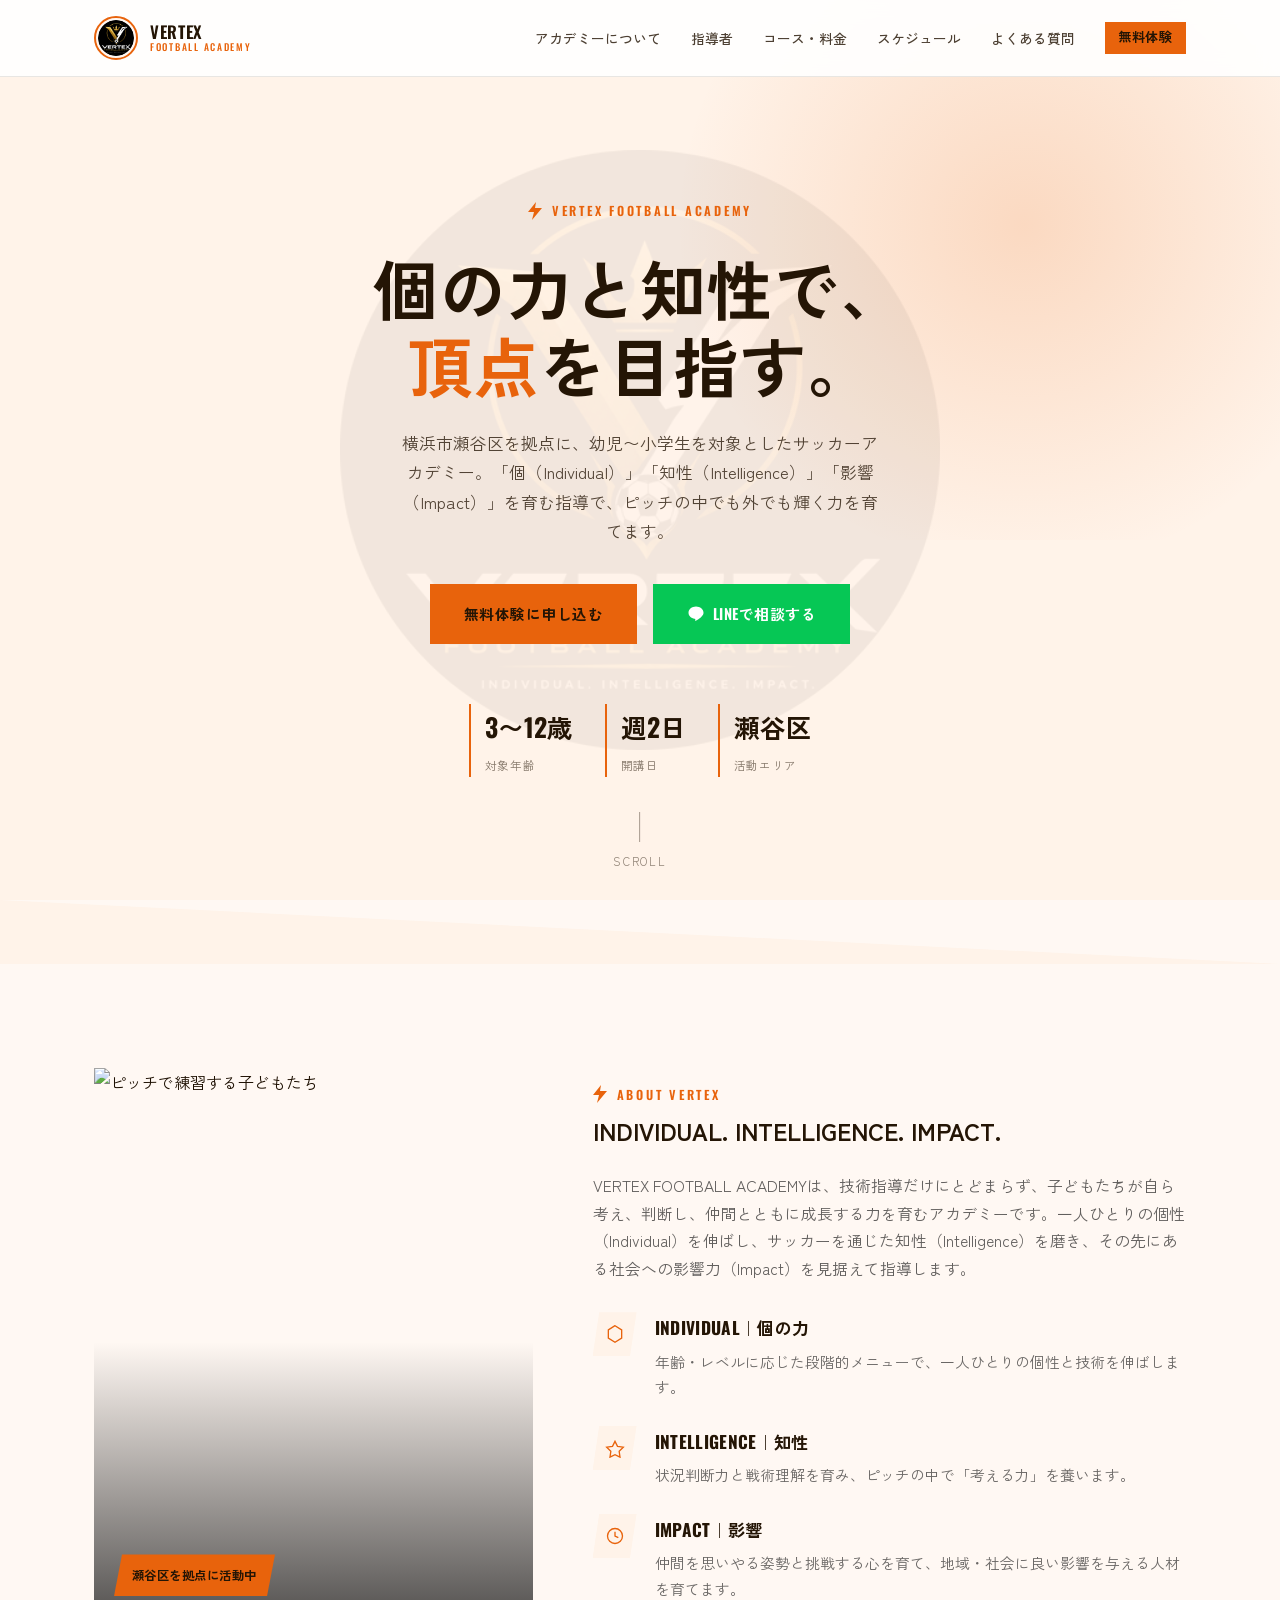
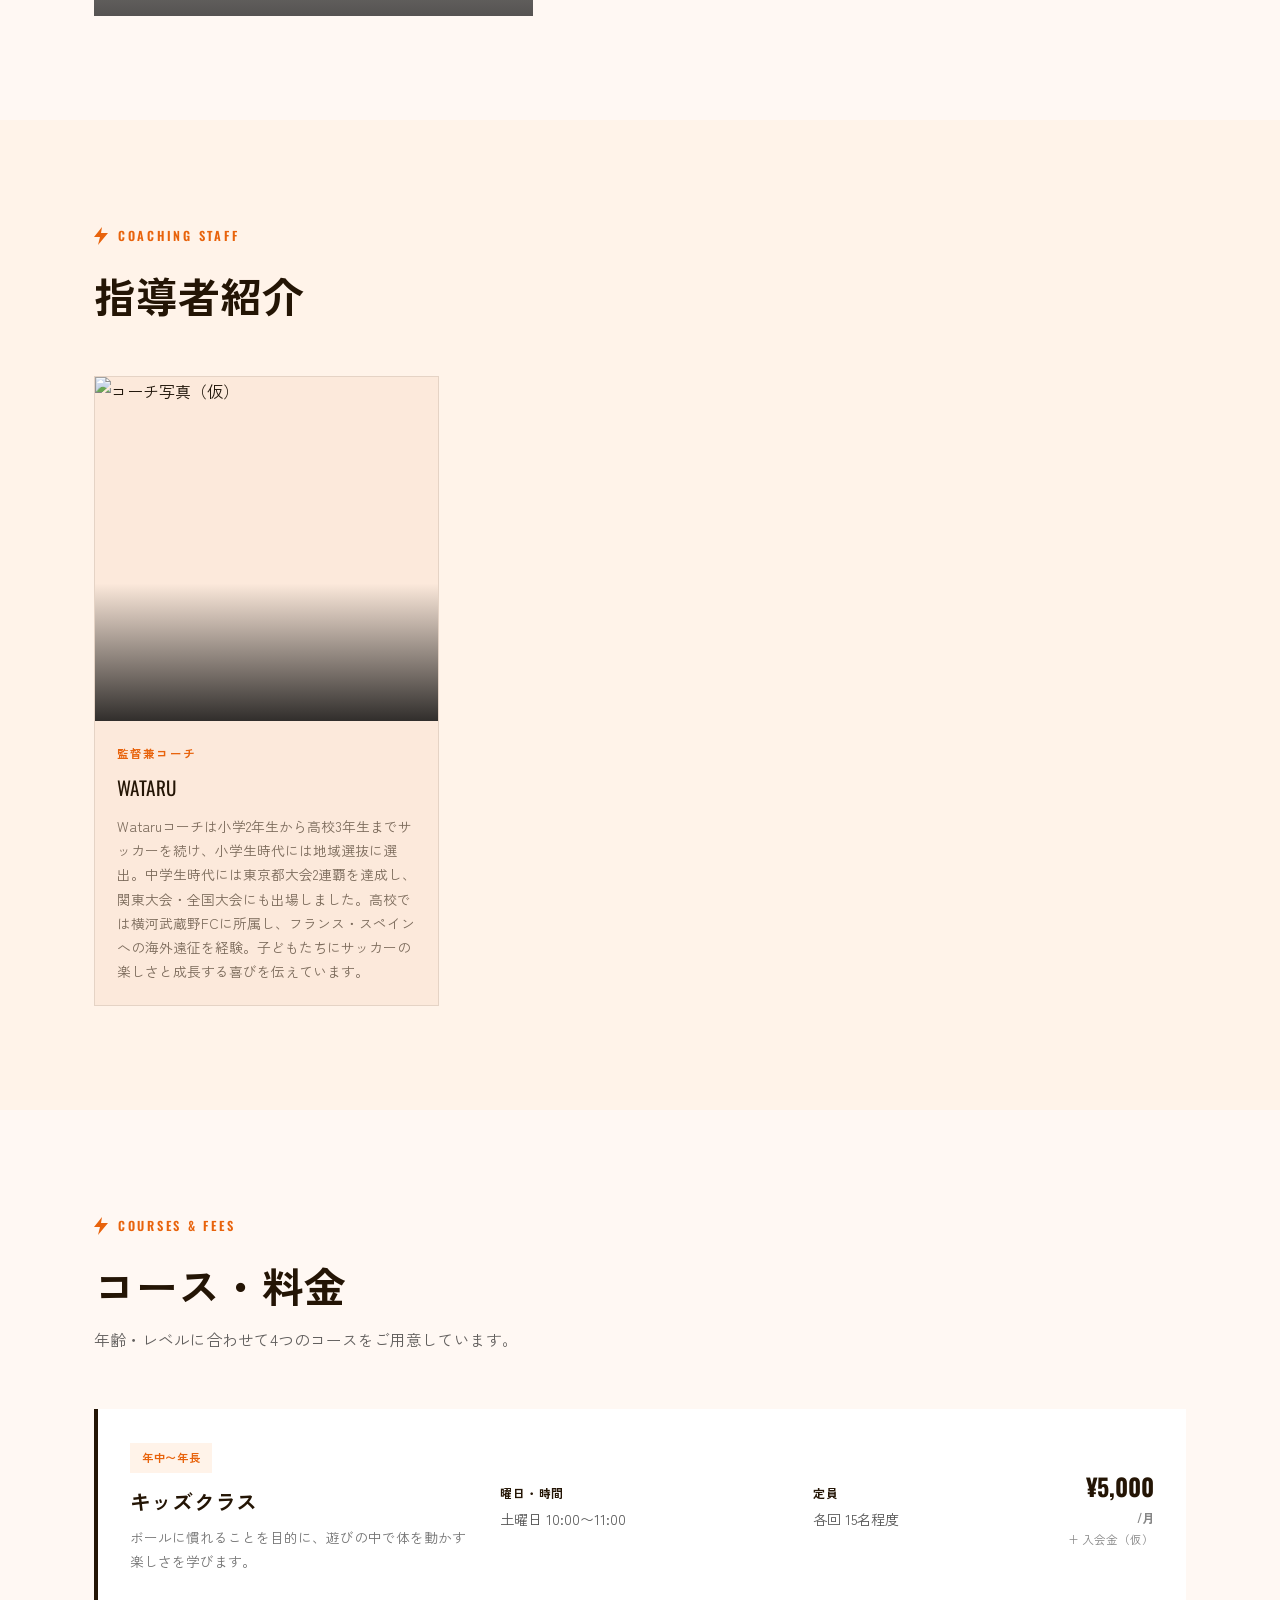
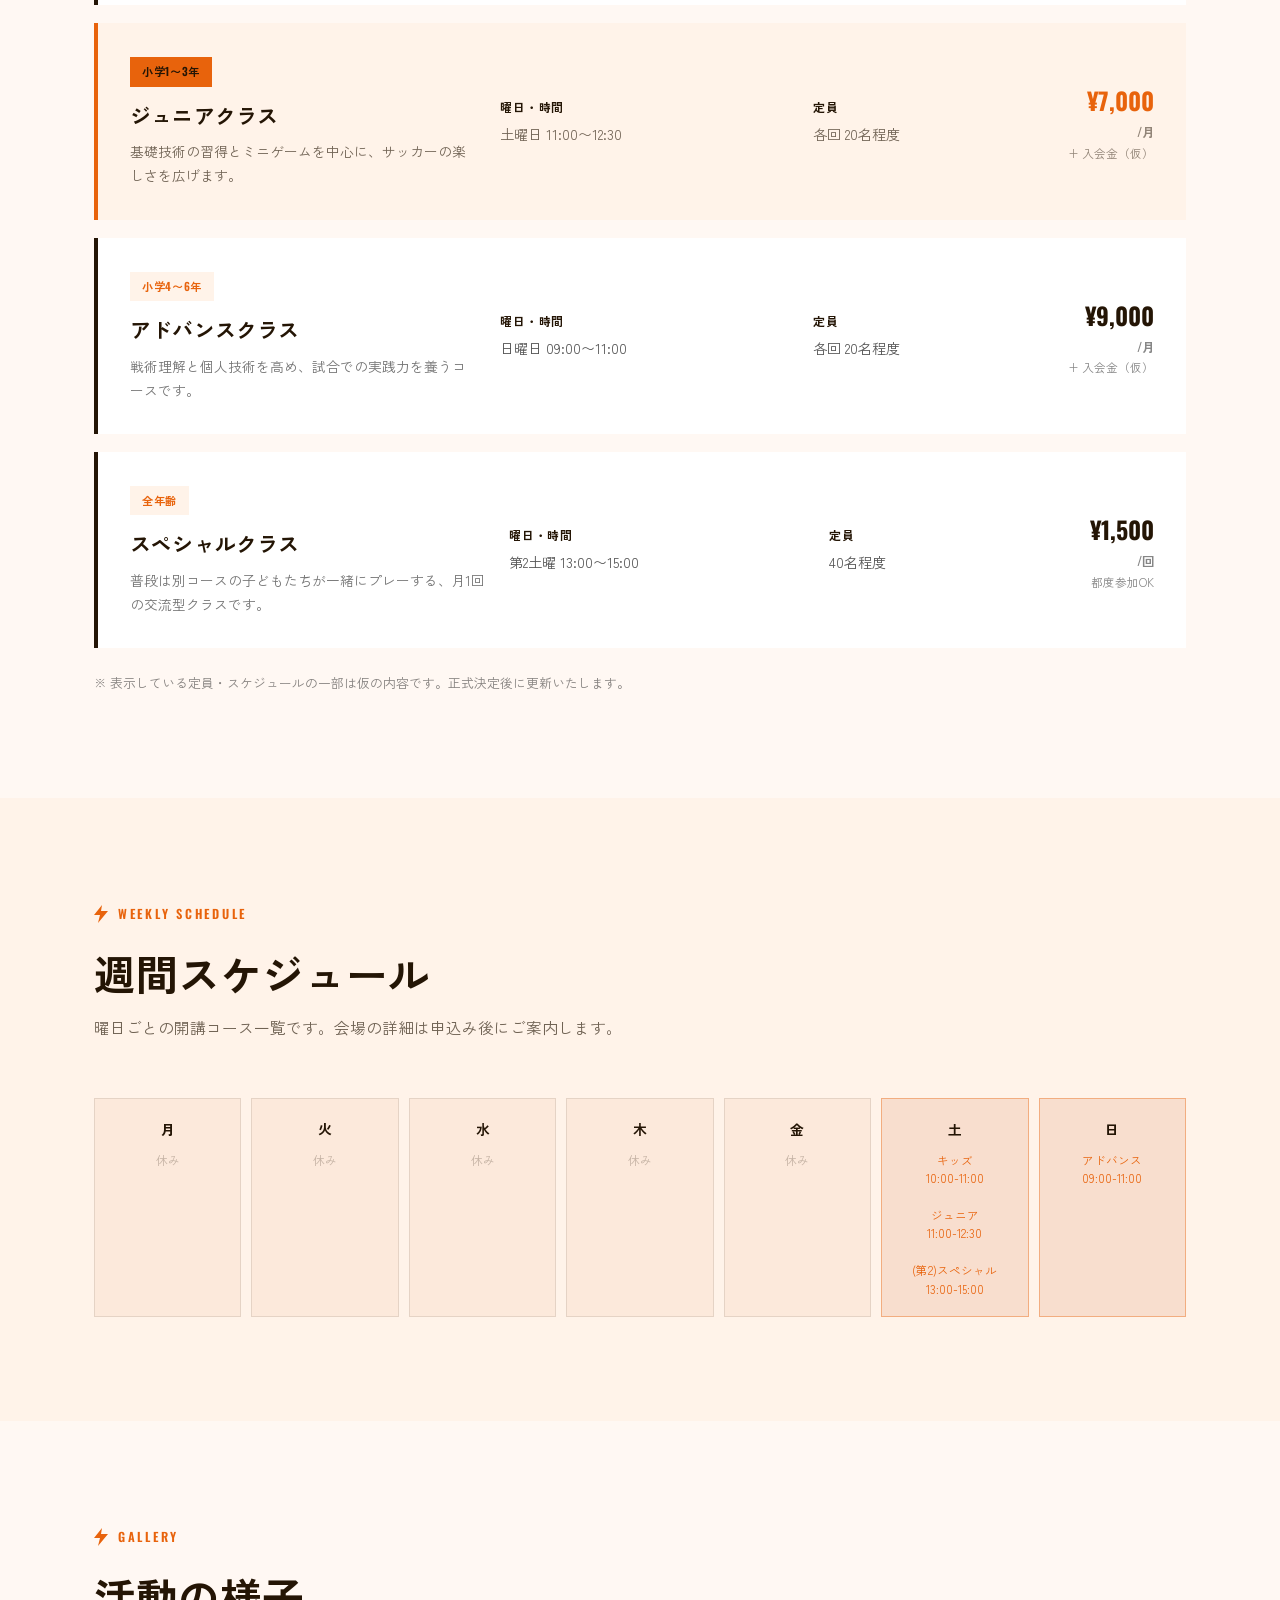
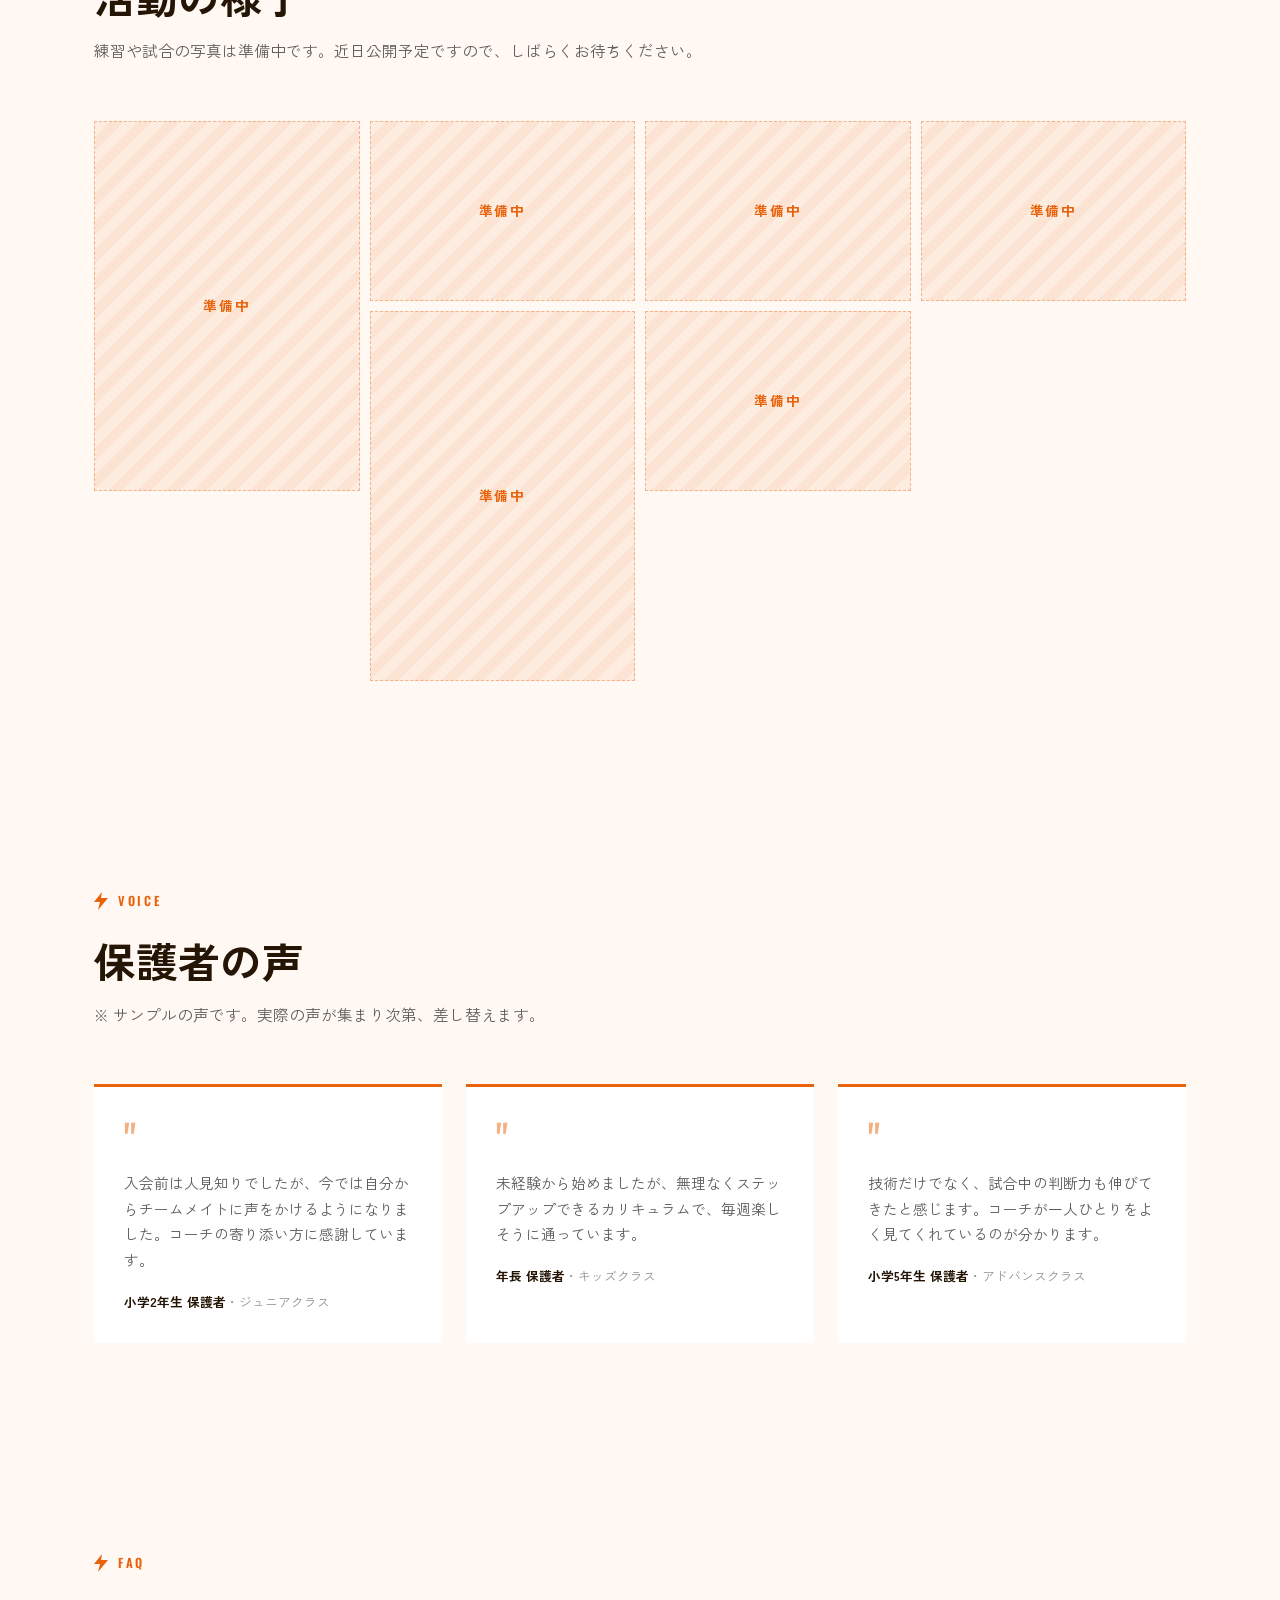
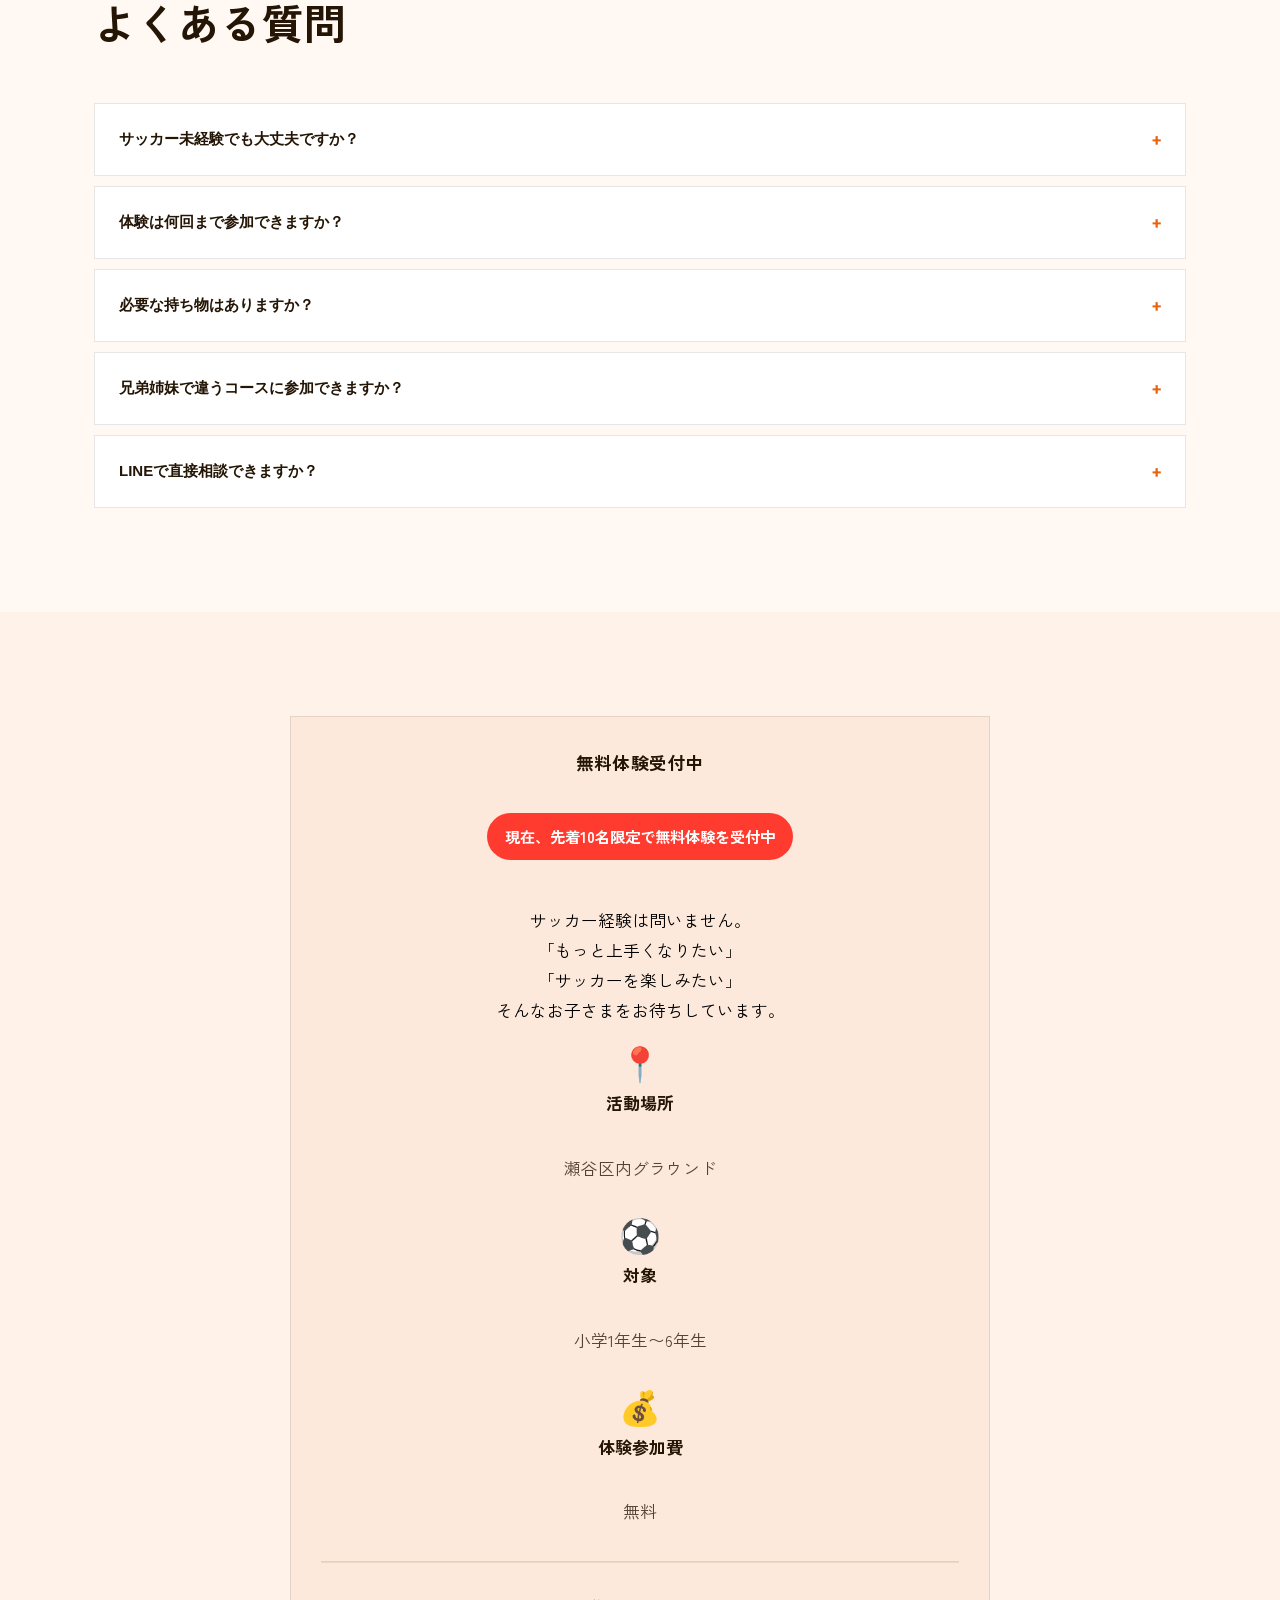
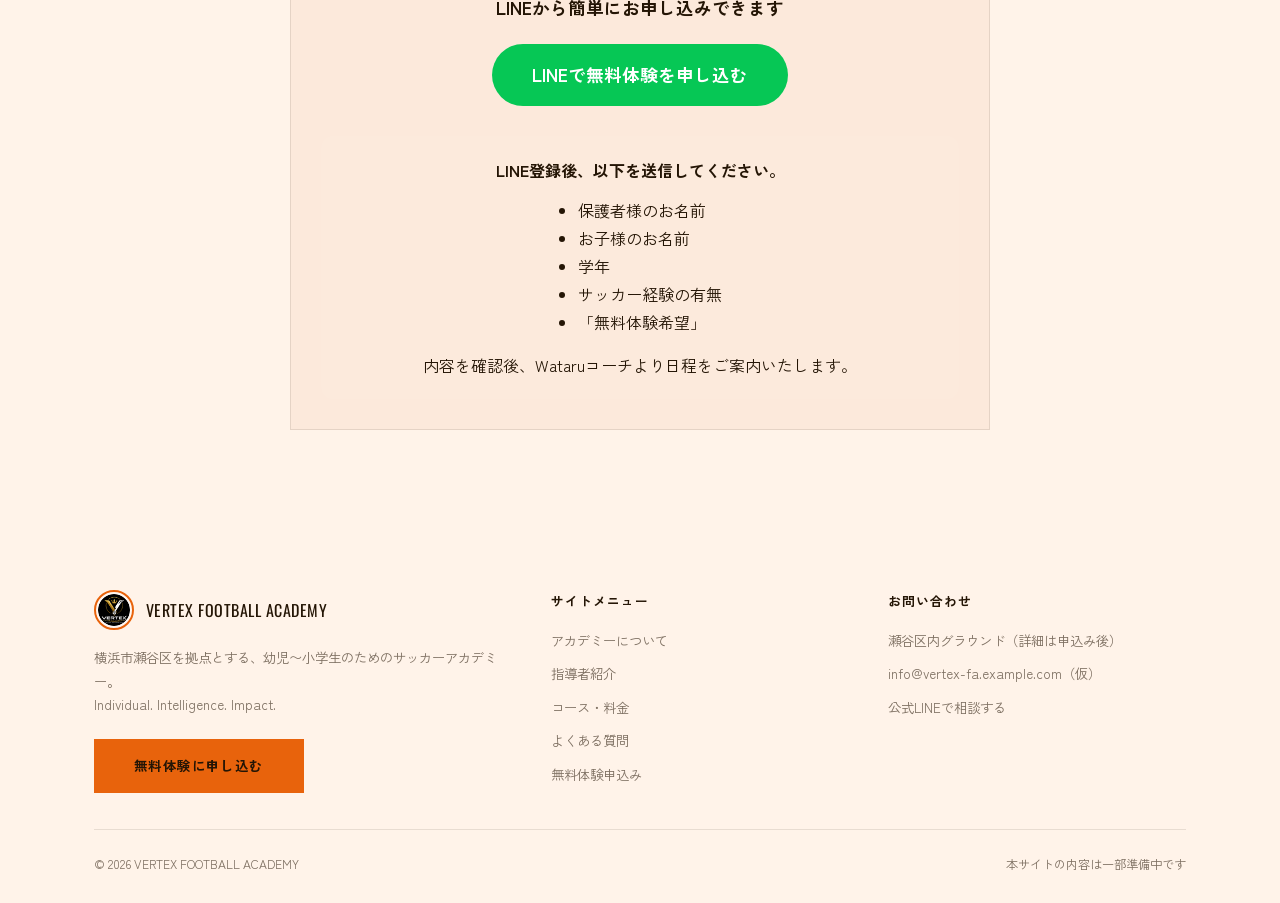
==== commit 8fd1eb7e: "Add files via upload" ====
--- a/index.html
+++ b/index.html
@@ -342,75 +342,6 @@
   .day-name { color: var(--ink); font-family: var(--font-display); font-weight: 600; font-size: 0.86rem; margin-bottom: 10px; text-transform: uppercase; }
   .day-class { color: var(--gold); font-size: 0.72rem; line-height: 1.6; }
   .day-class.empty { color: rgba(36,21,5,0.25); }
-
-  /* ===== Monthly calendar ===== */
-  .month-cal { background: var(--ink-bg); border-top: 1px solid var(--line); }
-  .month-cal-head {
-    display: flex; align-items: baseline; gap: 14px; margin-bottom: 24px;
-  }
-  .month-cal-head h3 {
-    font-family: var(--font-display); color: var(--ink);
-    font-size: 1.5rem; text-transform: uppercase; letter-spacing: 0.02em;
-  }
-  .month-cal-head span { color: rgba(36,21,5,0.5); font-size: 0.82rem; }
-
-  .month-cal-legend { display: flex; gap: 22px; margin-bottom: 28px; flex-wrap: wrap; }
-  .legend-item { display: flex; align-items: center; gap: 8px; font-size: 0.8rem; color: rgba(36,21,5,0.7); }
-  .legend-dot { width: 10px; height: 10px; flex-shrink: 0; }
-  .legend-dot.on { background: var(--gold); }
-  .legend-dot.off { background: var(--charcoal-2); border: 1px solid var(--line); }
-  .legend-dot.holiday { background: #B23A1F; }
-
-  .cal-weekdays {
-    display: grid; grid-template-columns: repeat(7, 1fr);
-    gap: 8px; margin-bottom: 8px;
-  }
-  .cal-weekdays span {
-    text-align: center; font-size: 0.74rem; font-weight: 700;
-    color: rgba(36,21,5,0.45); text-transform: uppercase; letter-spacing: 0.04em;
-  }
-  .cal-weekdays span.sat { color: rgba(120,170,230,0.7); }
-  .cal-weekdays span.sun { color: rgba(230,140,120,0.7); }
-
-  .cal-grid {
-    display: grid; grid-template-columns: repeat(7, 1fr);
-    gap: 8px;
-  }
-  .cal-cell {
-    aspect-ratio: 1; min-height: 86px;
-    background: var(--charcoal);
-    border: 1px solid var(--line);
-    padding: 8px;
-    display: flex; flex-direction: column;
-    position: relative;
-  }
-  .cal-cell.empty-cell { background: transparent; border: none; }
-  .cal-cell .date-num {
-    font-family: var(--font-display); font-size: 0.95rem; color: rgba(36,21,5,0.55);
-  }
-  .cal-cell.is-active { background: var(--charcoal-2); border-color: rgba(232,99,12,0.4); }
-  .cal-cell.is-active .date-num { color: var(--ink); }
-  .cal-cell.is-off { background: rgba(178,58,31,0.08); border-color: rgba(178,58,31,0.3); }
-  .cal-cell.is-off .date-num { color: rgba(36,21,5,0.4); }
-  .cal-cell.is-holiday .date-num { color: #E68C78; }
-
-  .cal-tag {
-    margin-top: auto;
-    font-size: 0.62rem;
-    line-height: 1.4;
-    color: var(--gold);
-  }
-  .cal-tag.off-label { color: #C9543A; font-weight: 700; }
-  .cal-tag.holiday-label { color: #E68C78; font-size: 0.58rem; }
-
-  .month-cal-note { margin-top: 24px; font-size: 0.8rem; color: rgba(36,21,5,0.45); }
-
-  @media (max-width: 760px) {
-    .cal-cell { min-height: 64px; padding: 6px; }
-    .cal-cell .date-num { font-size: 0.8rem; }
-    .cal-tag { font-size: 0.55rem; }
-    .cal-grid, .cal-weekdays { gap: 5px; }
-  }
 
   /* ===== Gallery ===== */
   .gallery { background: var(--cream); }
@@ -779,81 +710,6 @@
   </div>
 </section>
 
-<!-- ============ MONTHLY CALENDAR ============ -->
-<section class="month-cal section-pad on-dark" id="month-cal">
-  <div class="wrap">
-    <div class="section-head reveal">
-      <div class="eyebrow">
-        <svg class="bolt" viewBox="0 0 14 18" fill="none"><path d="M8 0L0 10H6L4 18L14 6H7L8 0Z" fill="#E8630C"/></svg>
-        MONTHLY CALENDAR
-      </div>
-      <h2>2026年7月のスケジュール</h2>
-      <p>7月は、11日・18日・25日がお休みです。その他の土日は通常開講します。</p>
-    </div>
-
-    <div class="reveal">
-      <div class="month-cal-legend">
-        <div class="legend-item"><span class="legend-dot on"></span>開講日</div>
-        <div class="legend-item"><span class="legend-dot off"></span>お休み</div>
-        <div class="legend-item"><span class="legend-dot holiday"></span>祝日</div>
-      </div>
-
-      <div class="cal-weekdays">
-        <span class="sun">日</span><span>月</span><span>火</span><span>水</span><span>木</span><span>金</span><span class="sat">土</span>
-      </div>
-
-      <div class="cal-grid">
-        <!-- Week 1: 6/28-7/4 -->
-        <div class="cal-cell empty-cell"></div>
-        <div class="cal-cell empty-cell"></div>
-        <div class="cal-cell empty-cell"></div>
-        <div class="cal-cell"><span class="date-num">1</span></div>
-        <div class="cal-cell"><span class="date-num">2</span></div>
-        <div class="cal-cell"><span class="date-num">3</span></div>
-        <div class="cal-cell is-active"><span class="date-num">4</span><span class="cal-tag">キッズ/ジュニア</span></div>
-
-        <!-- Week 2: 7/5-7/11 -->
-        <div class="cal-cell is-active"><span class="date-num">5</span><span class="cal-tag">アドバンス</span></div>
-        <div class="cal-cell"><span class="date-num">6</span></div>
-        <div class="cal-cell"><span class="date-num">7</span></div>
-        <div class="cal-cell"><span class="date-num">8</span></div>
-        <div class="cal-cell"><span class="date-num">9</span></div>
-        <div class="cal-cell"><span class="date-num">10</span></div>
-        <div class="cal-cell is-off"><span class="date-num">11</span><span class="cal-tag off-label">お休み</span></div>
-
-        <!-- Week 3: 7/12-7/18 -->
-        <div class="cal-cell is-active"><span class="date-num">12</span><span class="cal-tag">アドバンス</span></div>
-        <div class="cal-cell"><span class="date-num">13</span></div>
-        <div class="cal-cell"><span class="date-num">14</span></div>
-        <div class="cal-cell"><span class="date-num">15</span></div>
-        <div class="cal-cell"><span class="date-num">16</span></div>
-        <div class="cal-cell"><span class="date-num">17</span></div>
-        <div class="cal-cell is-off"><span class="date-num">18</span><span class="cal-tag off-label">お休み</span></div>
-
-        <!-- Week 4: 7/19-7/25 -->
-        <div class="cal-cell is-active"><span class="date-num">19</span><span class="cal-tag">アドバンス</span></div>
-        <div class="cal-cell is-holiday"><span class="date-num">20</span><span class="cal-tag holiday-label">海の日</span></div>
-        <div class="cal-cell"><span class="date-num">21</span></div>
-        <div class="cal-cell"><span class="date-num">22</span></div>
-        <div class="cal-cell"><span class="date-num">23</span></div>
-        <div class="cal-cell"><span class="date-num">24</span></div>
-        <div class="cal-cell is-off"><span class="date-num">25</span><span class="cal-tag off-label">お休み</span></div>
-
-        <!-- Week 5: 7/26-8/1 -->
-        <div class="cal-cell is-active"><span class="date-num">26</span><span class="cal-tag">アドバンス</span></div>
-        <div class="cal-cell"><span class="date-num">27</span></div>
-        <div class="cal-cell"><span class="date-num">28</span></div>
-        <div class="cal-cell"><span class="date-num">29</span></div>
-        <div class="cal-cell"><span class="date-num">30</span></div>
-        <div class="cal-cell"><span class="date-num">31</span></div>
-        <div class="cal-cell empty-cell"></div>
-      </div>
-
-      <p class="month-cal-note">※ 11日・18日・25日（土曜）はキッズ・ジュニアクラスがお休みです。翌日の日曜（アドバンスクラス）は通常通り開講します。スケジュールは変更になる場合があります。最新情報はLINEでもご案内します。</p>
-    </div>
-  </div>
-</section>
-
 <!-- ============ GALLERY ============ -->
 <section class="gallery section-pad" id="gallery">
   <div class="wrap">
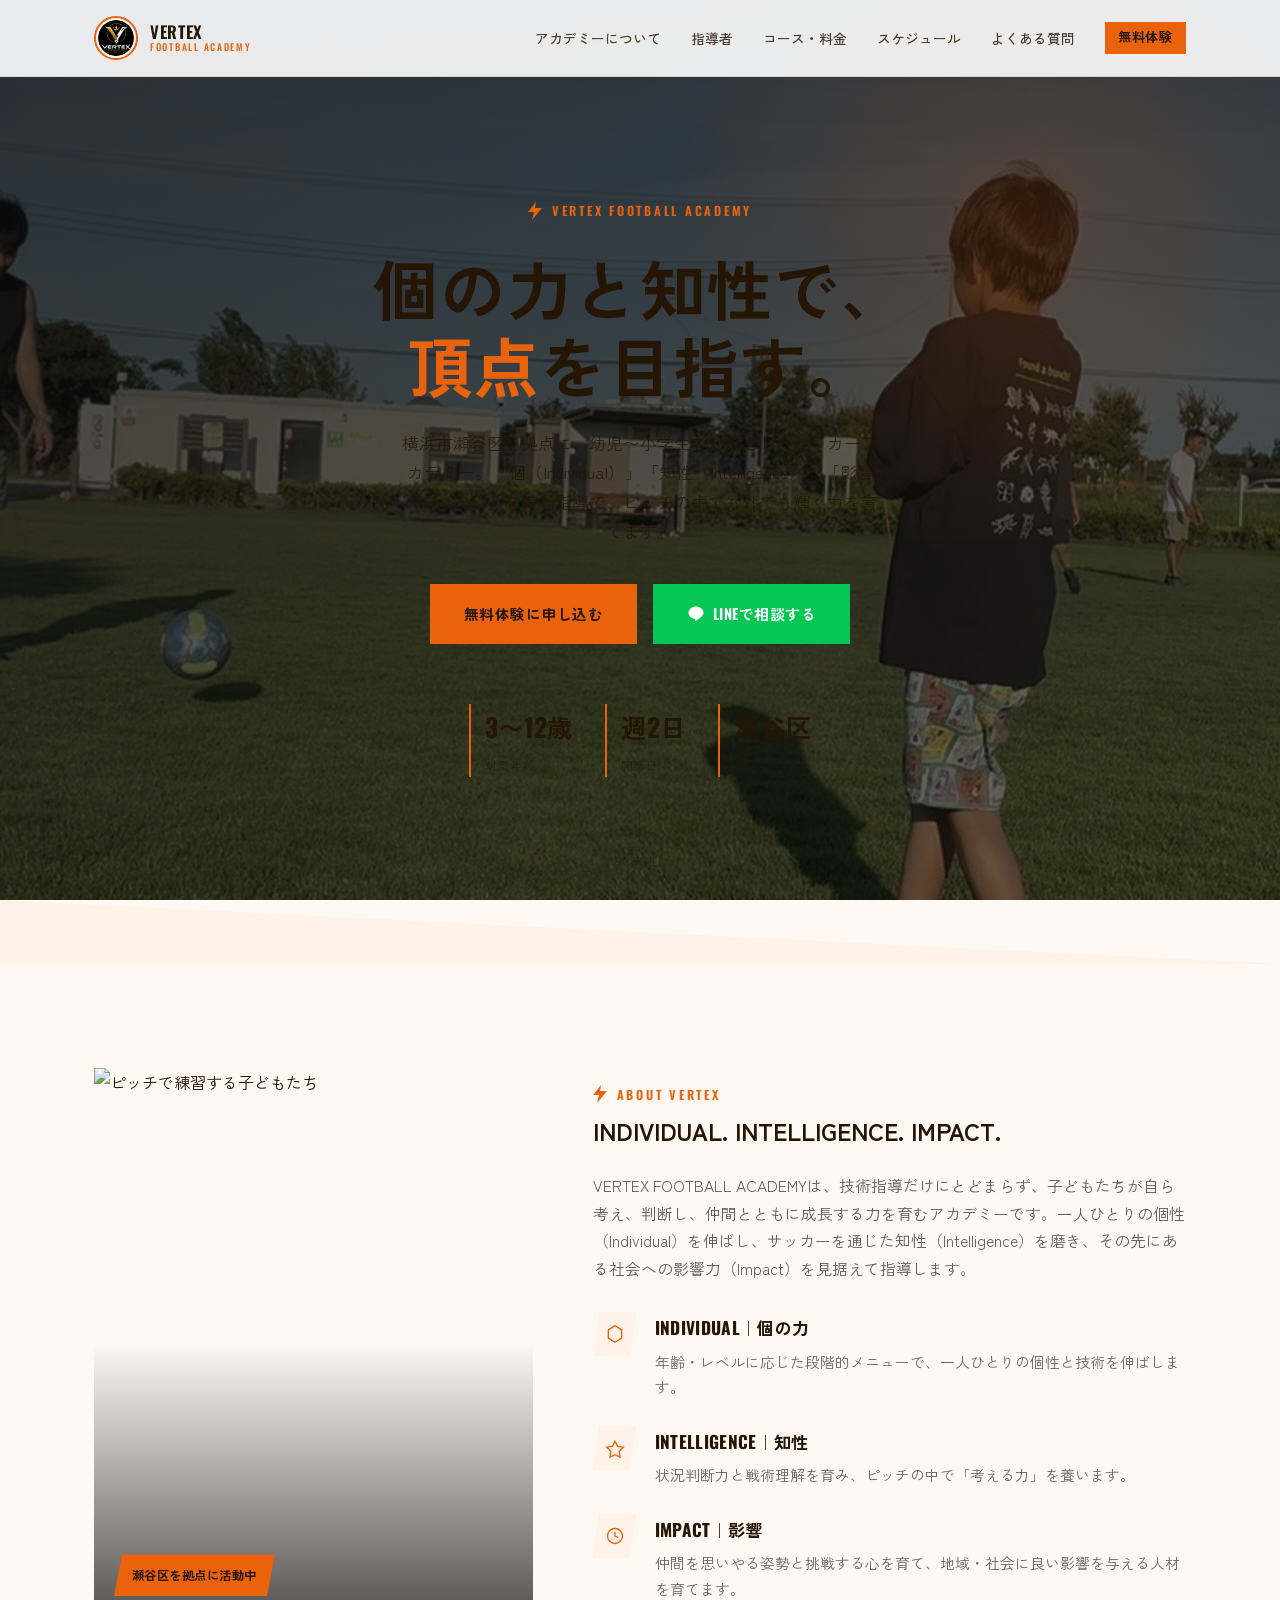
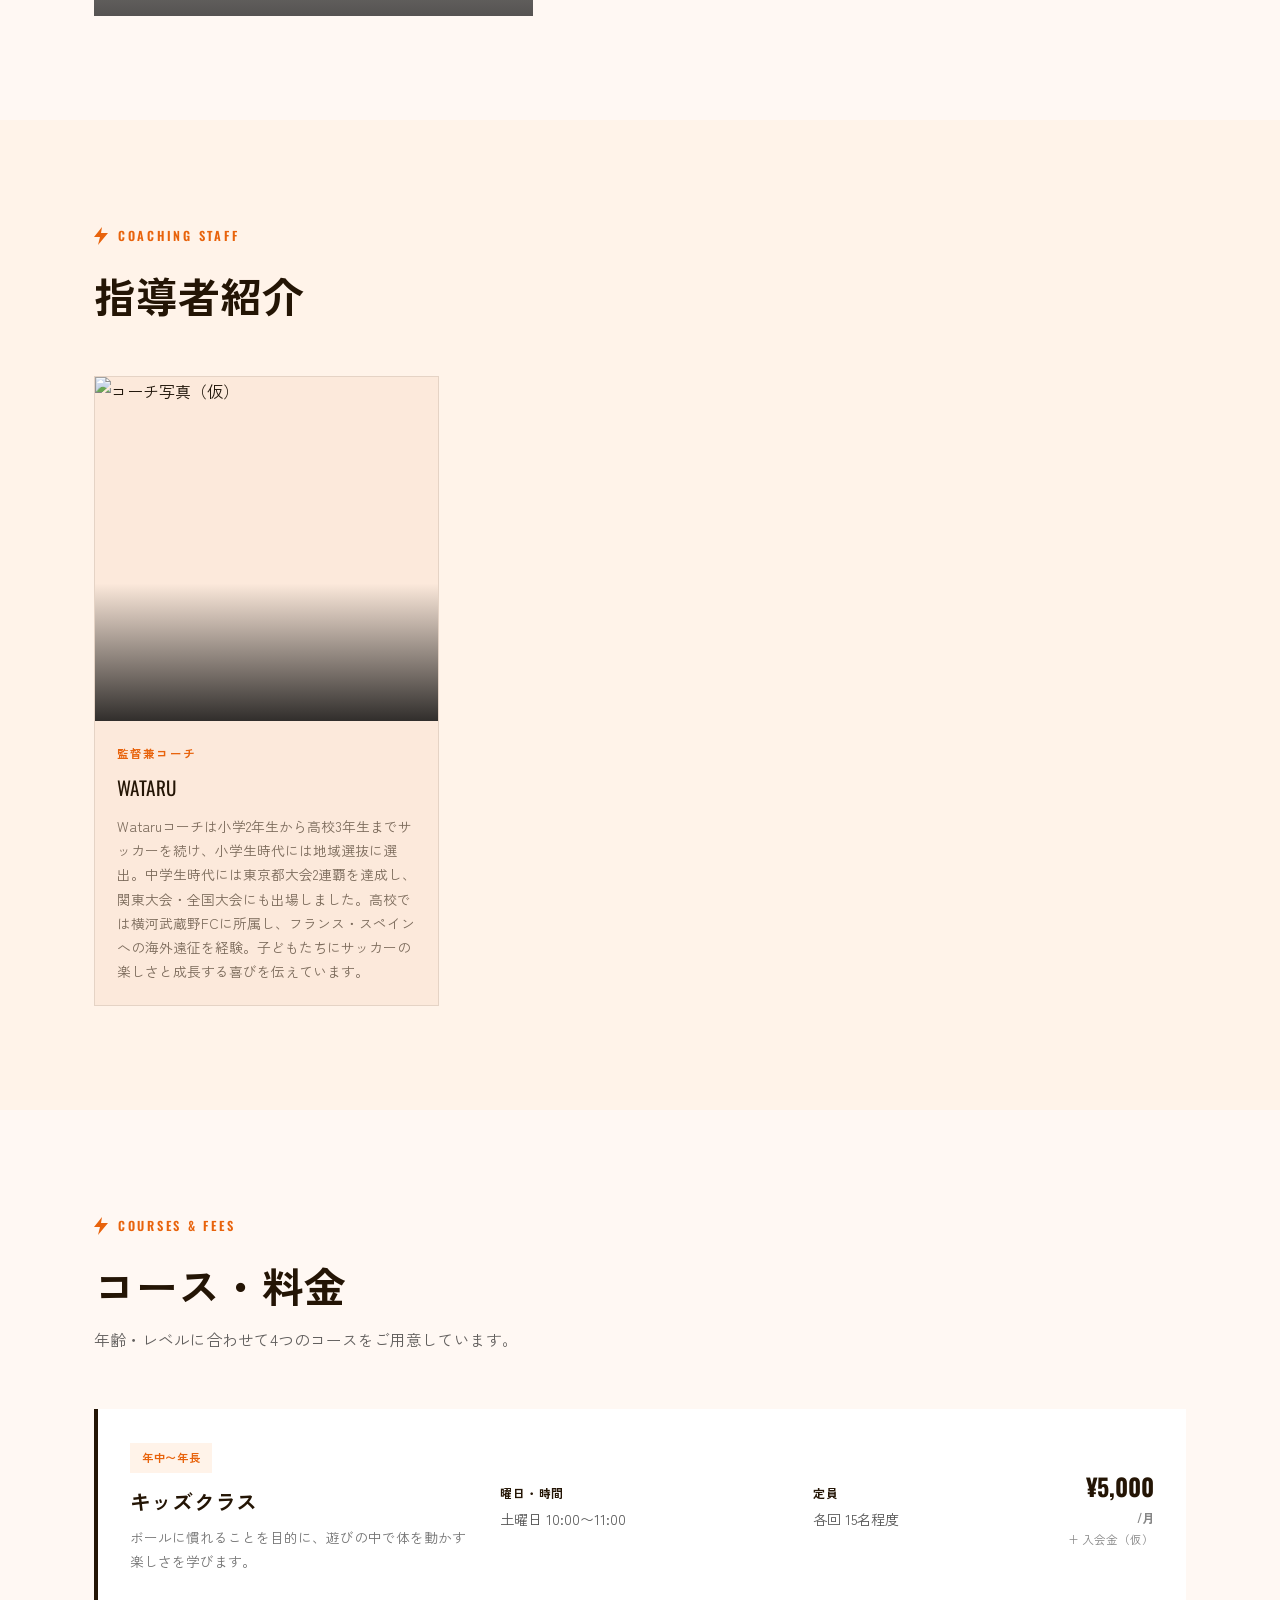
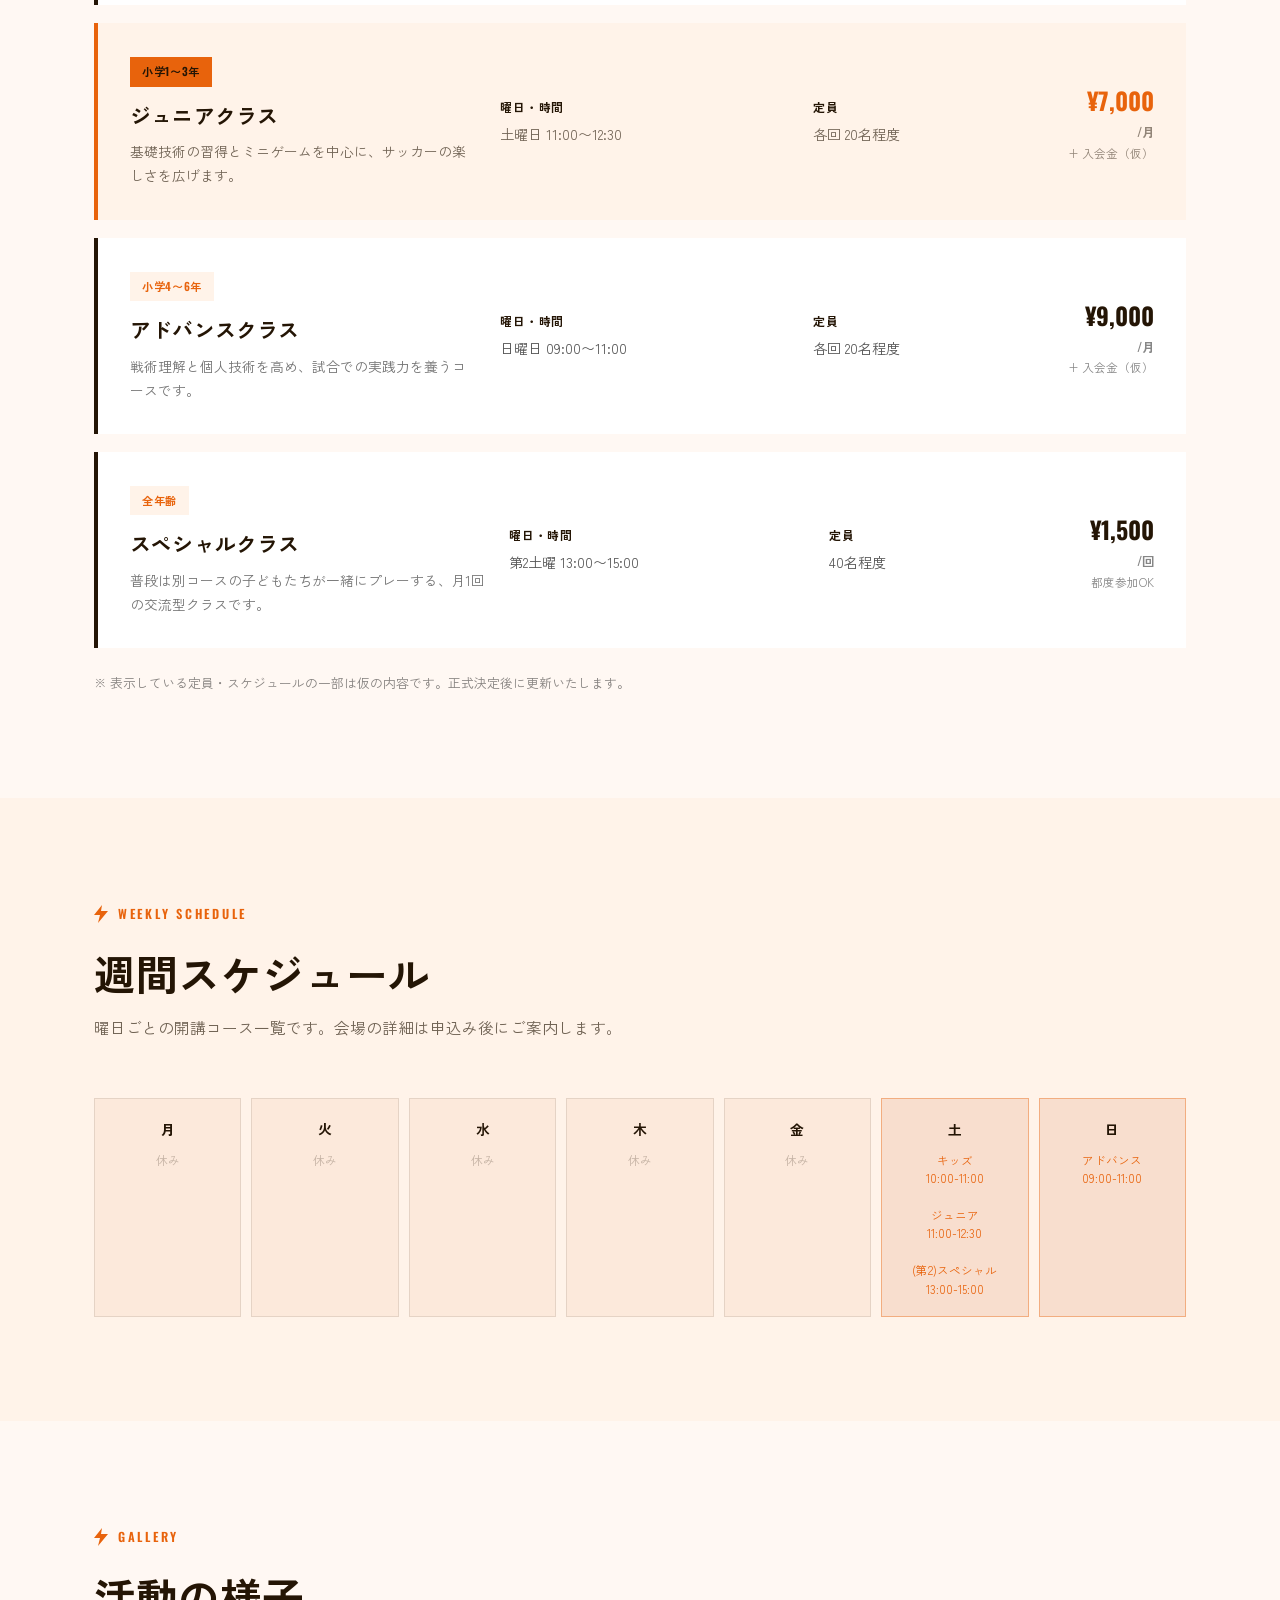
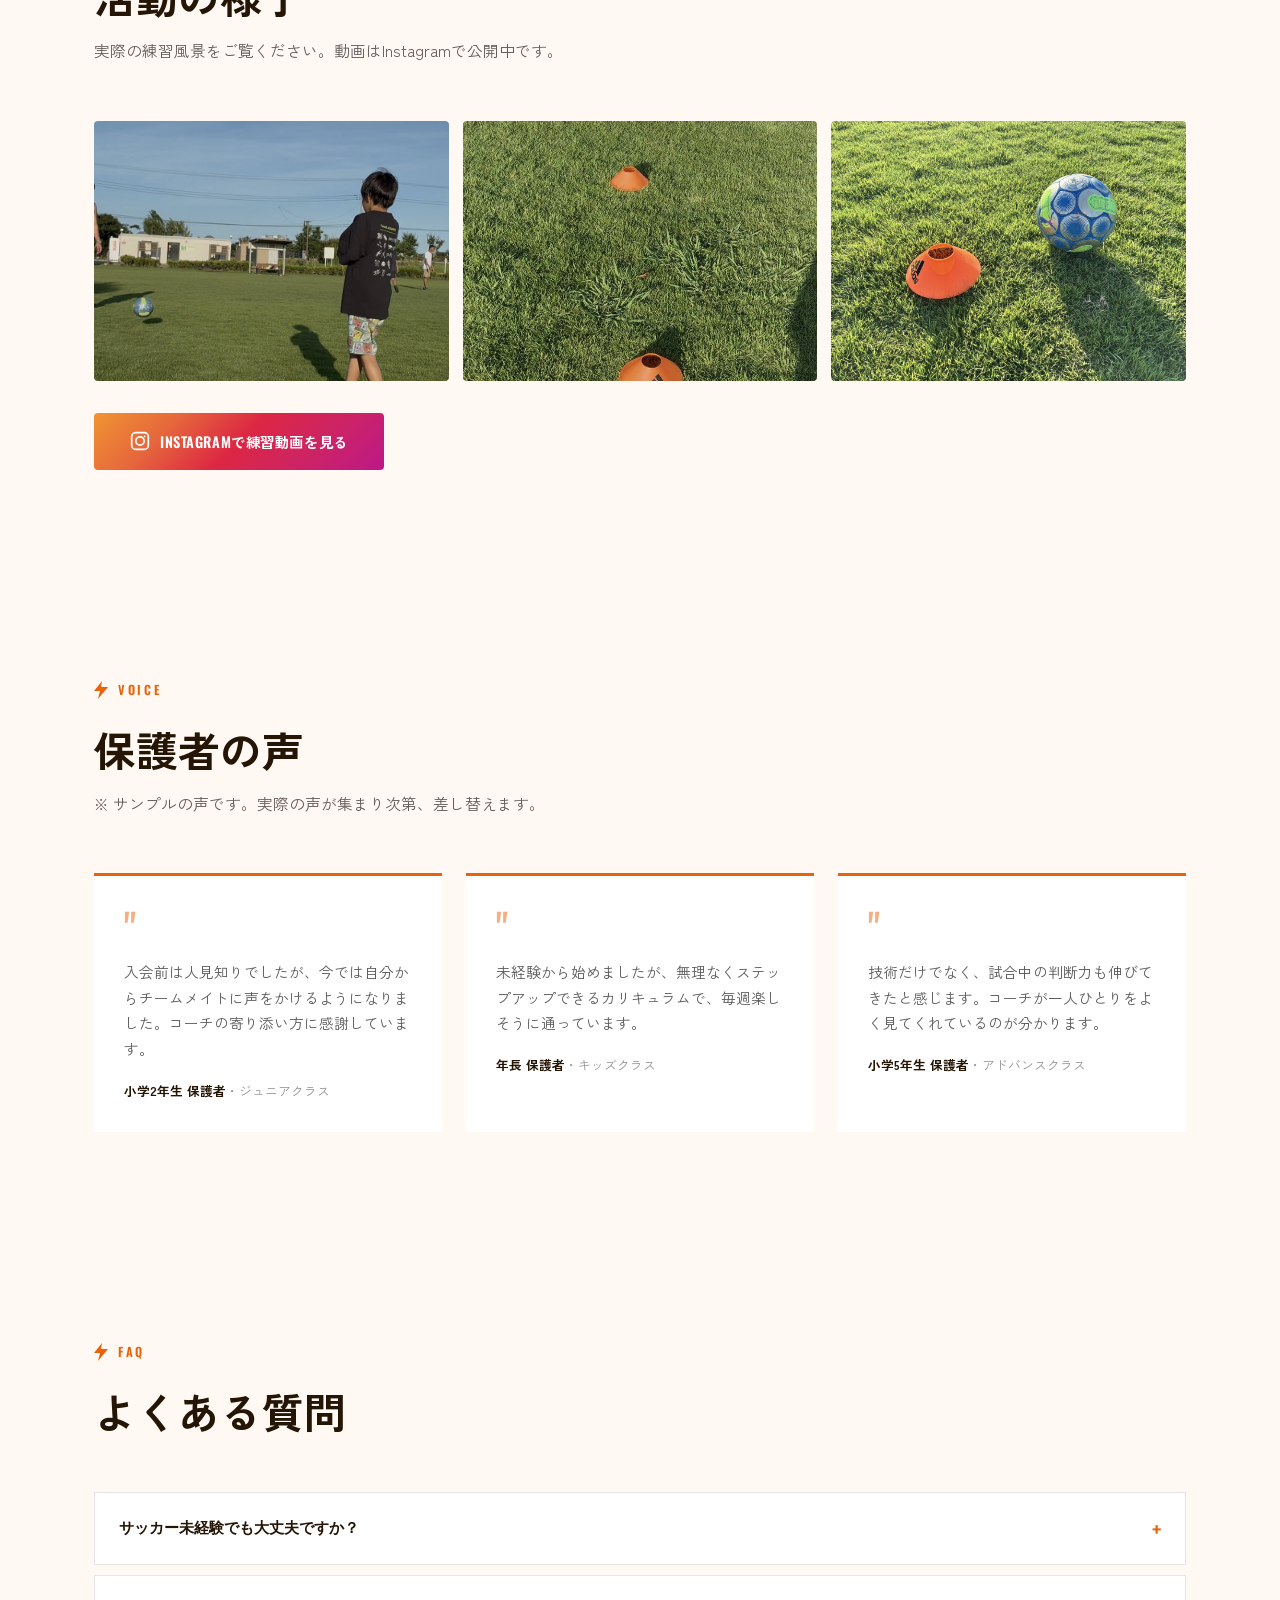
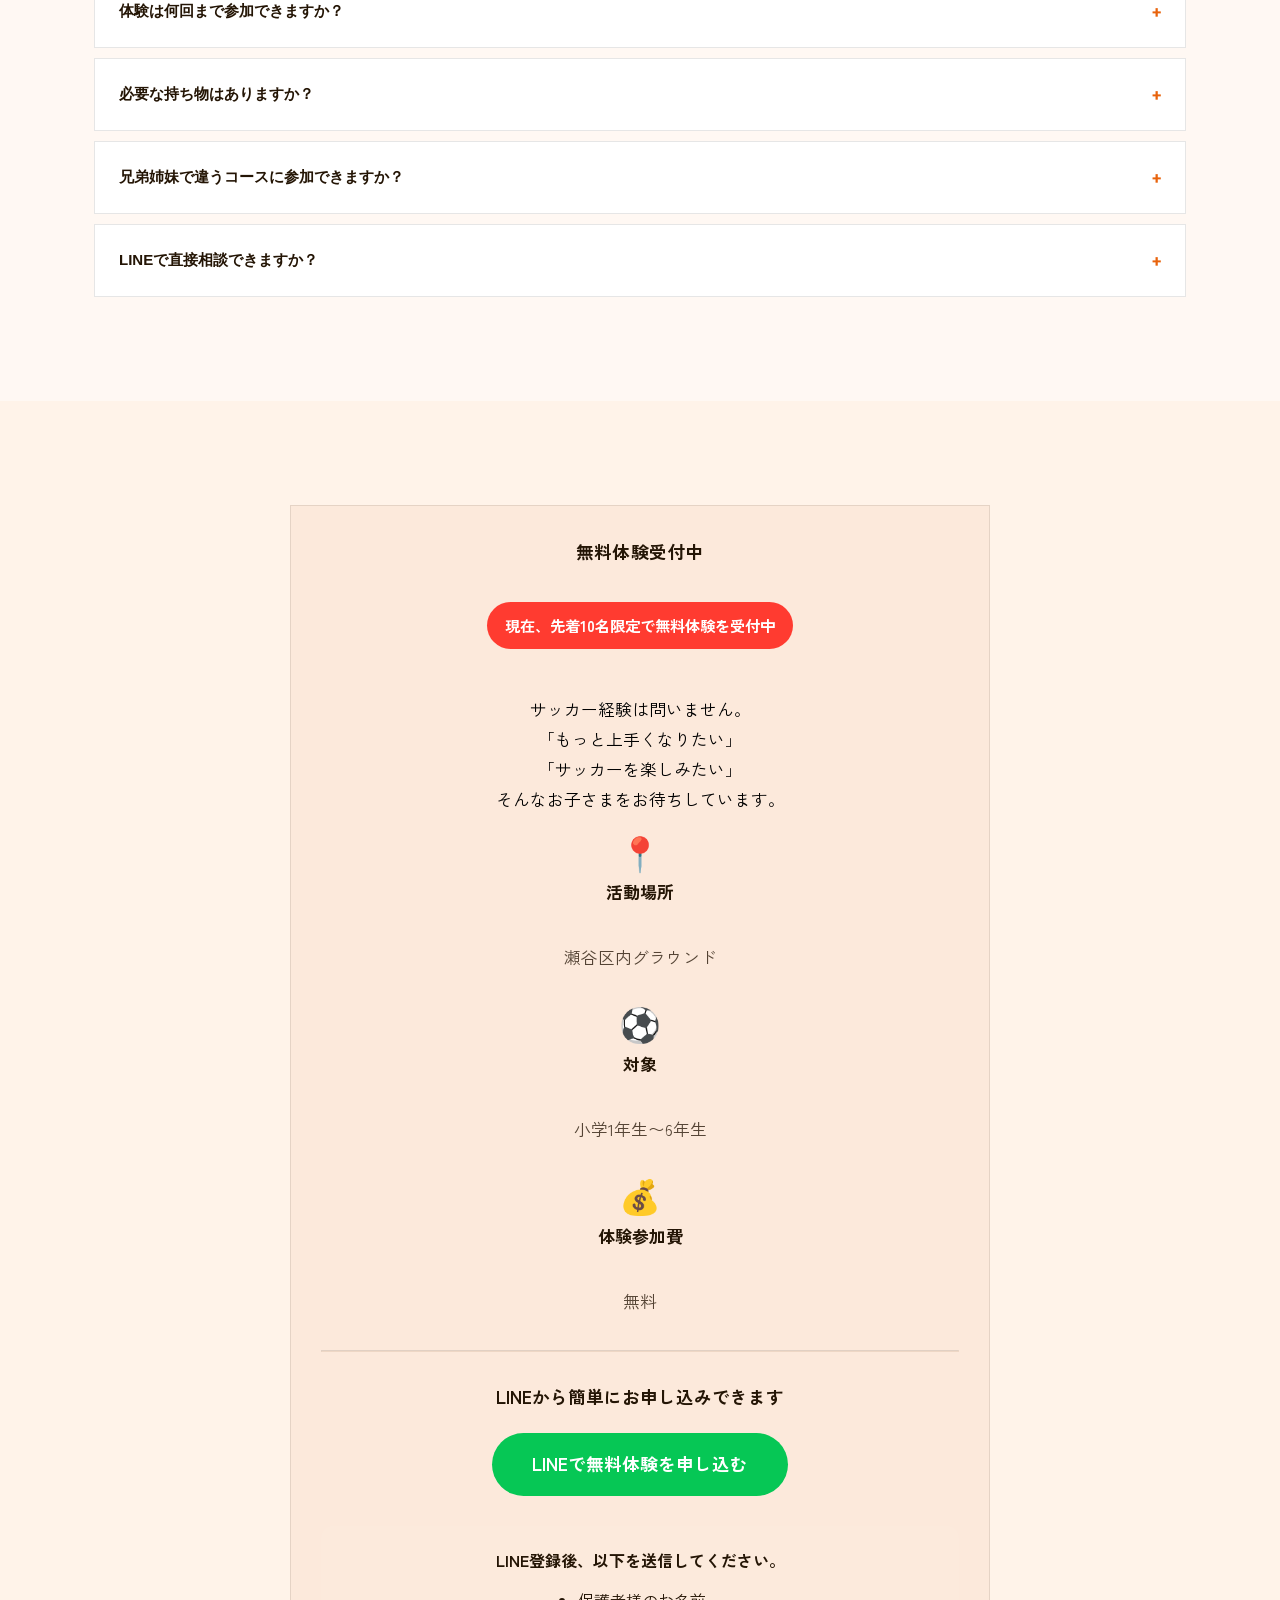
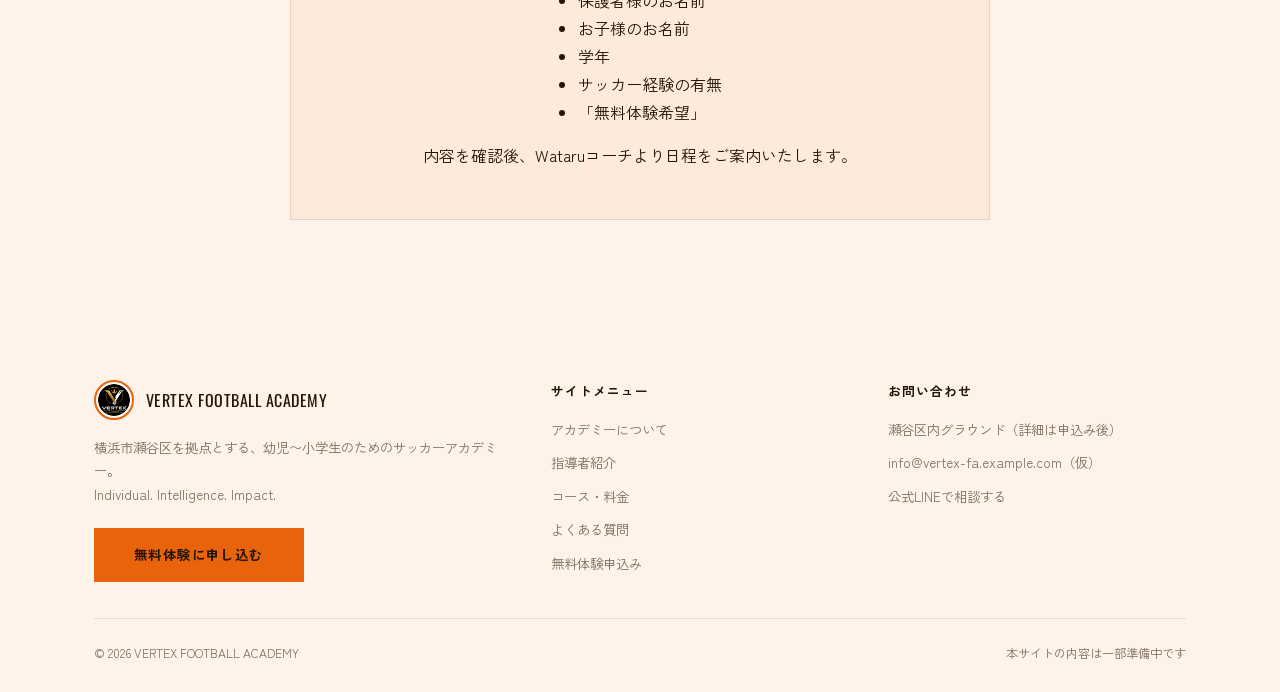
==== commit 31e7d8e3: "Add files via upload" ====
--- a/index.html
+++ b/index.html
@@ -129,8 +129,14 @@
     min-height: 100vh;
     display: flex; align-items: center; justify-content: center;
     padding-top: 76px;
-    background: var(--ink-bg);
+    background: url('hero-bg.jpg') center center / cover no-repeat;
     overflow: hidden;
+  }
+  .hero::before {
+    content: "";
+    position: absolute; inset: 0;
+    background: linear-gradient(160deg, rgba(13,13,13,0.78) 0%, rgba(13,13,13,0.55) 100%);
+    z-index: 1;
   }
   .hero-bg-glow {
     position: absolute;
@@ -138,14 +144,10 @@
     width: 60%; height: 70%;
     background: radial-gradient(circle, rgba(232,99,12,0.18) 0%, transparent 70%);
     pointer-events: none;
+    z-index: 1;
   }
   .hero-crest {
-    position: absolute;
-    top: 50%; left: 50%;
-    transform: translate(-50%, -50%);
-    width: 600px;
-    opacity: 0.05;
-    pointer-events: none;
+    display: none;
   }
 
   .hero-inner {
@@ -345,12 +347,26 @@
 
   /* ===== Gallery ===== */
   .gallery { background: var(--cream); }
-  .gallery-grid { display: grid; grid-template-columns: repeat(4, 1fr); grid-auto-rows: 180px; gap: 10px; }
-  .gallery-item { overflow: hidden; cursor: pointer; }
-  .gallery-item img { width: 100%; height: 100%; object-fit: cover; filter: grayscale(0.25); transition: transform .4s ease, filter .4s ease; }
-  .gallery-item:hover img { transform: scale(1.06); filter: grayscale(0); }
-  .gallery-item.tall { grid-row: span 2; }
-  .gallery-item.placeholder {
+  .gallery-grid { display: grid; grid-template-columns: 1fr 1fr 1fr; gap: 14px; align-items: start; }
+  .gallery-item { overflow: hidden; border-radius: 4px; }
+  .gallery-item img { width: 100%; height: 260px; object-fit: cover; filter: grayscale(0.1); transition: transform .4s ease, filter .4s ease; display: block; }
+  .gallery-item:hover img { transform: scale(1.04); filter: grayscale(0); }
+  .gallery-insta-btn {
+    display: flex; align-items: center; justify-content: center; gap: 10px;
+    margin-top: 32px;
+    background: linear-gradient(135deg, #f09433, #e6683c, #dc2743, #cc2366, #bc1888);
+    color: #fff;
+    font-family: var(--font-display);
+    font-weight: 600;
+    font-size: 0.9rem;
+    letter-spacing: 0.04em;
+    text-transform: uppercase;
+    padding: 16px 36px;
+    border-radius: 4px;
+    transition: opacity .2s ease, transform .2s ease;
+    width: fit-content;
+  }
+  .gallery-insta-btn:hover { opacity: 0.88; transform: translateY(-2px); }
     display: flex; align-items: center; justify-content: center;
     background: repeating-linear-gradient(135deg, rgba(232,99,12,0.08), rgba(232,99,12,0.08) 10px, rgba(232,99,12,0.14) 10px, rgba(232,99,12,0.14) 20px);
     border: 1px dashed rgba(232,99,12,0.4);
@@ -481,7 +497,8 @@
     .coach-grid { grid-template-columns: repeat(2, 1fr); }
     .voice-grid { grid-template-columns: 1fr; }
     .apply-grid { grid-template-columns: 1fr; }
-    .gallery-grid { grid-template-columns: repeat(2, 1fr); }
+    .gallery-grid { grid-template-columns: 1fr; }
+    .gallery-insta-btn { width: 100%; justify-content: center; }
     .course-card { grid-template-columns: 1fr; text-align: left; gap: 14px; }
     .course-price { text-align: left; }
     .hero-crest { display: none; }
@@ -719,15 +736,18 @@
         GALLERY
       </div>
       <h2>活動の様子</h2>
-      <p>練習や試合の写真は準備中です。近日公開予定ですので、しばらくお待ちください。</p>
+      <p>実際の練習風景をご覧ください。動画はInstagramで公開中です。</p>
     </div>
     <div class="gallery-grid reveal">
-      <div class="gallery-item tall placeholder"><span class="placeholder-label">準備中</span></div>
-      <div class="gallery-item placeholder"><span class="placeholder-label">準備中</span></div>
-      <div class="gallery-item placeholder"><span class="placeholder-label">準備中</span></div>
-      <div class="gallery-item placeholder"><span class="placeholder-label">準備中</span></div>
-      <div class="gallery-item tall placeholder"><span class="placeholder-label">準備中</span></div>
-      <div class="gallery-item placeholder"><span class="placeholder-label">準備中</span></div>
+      <div class="gallery-item"><img src="hero-bg.jpg" alt=""></div>
+      <div class="gallery-item"><img src="photo2.jpg" alt=""></div>
+      <div class="gallery-item"><img src="photo1.jpg" alt=""></div>
+    </div>
+    <div style="margin-top:32px;">
+      <a href="https://www.instagram.com/reel/DbOBftAxtF1/" target="_blank" rel="noopener" class="gallery-insta-btn reveal">
+        <svg width="20" height="20" viewBox="0 0 24 24" fill="none" stroke="currentColor" stroke-width="2"><rect x="2" y="2" width="20" height="20" rx="5"/><circle cx="12" cy="12" r="5"/><circle cx="17.5" cy="6.5" r="1" fill="currentColor" stroke="none"/></svg>
+        Instagramで練習動画を見る
+      </a>
     </div>
   </div>
 </section>
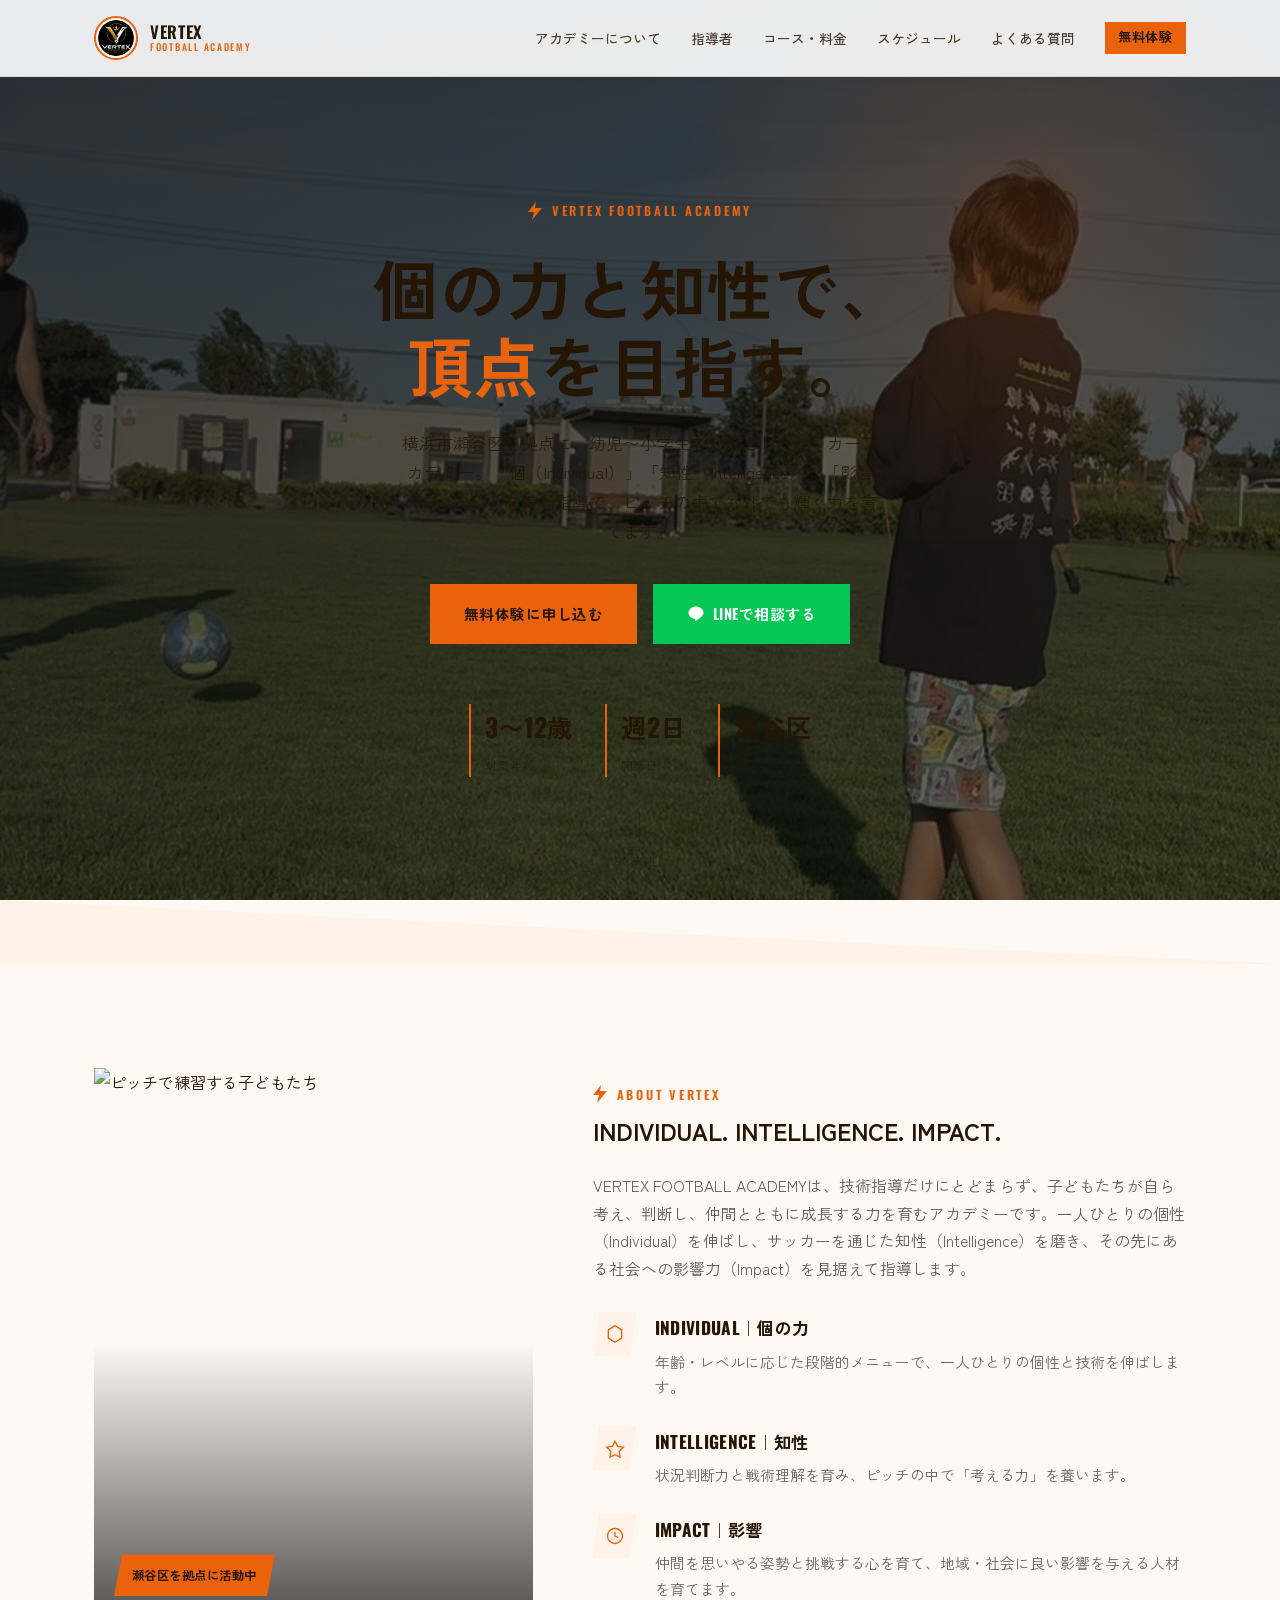
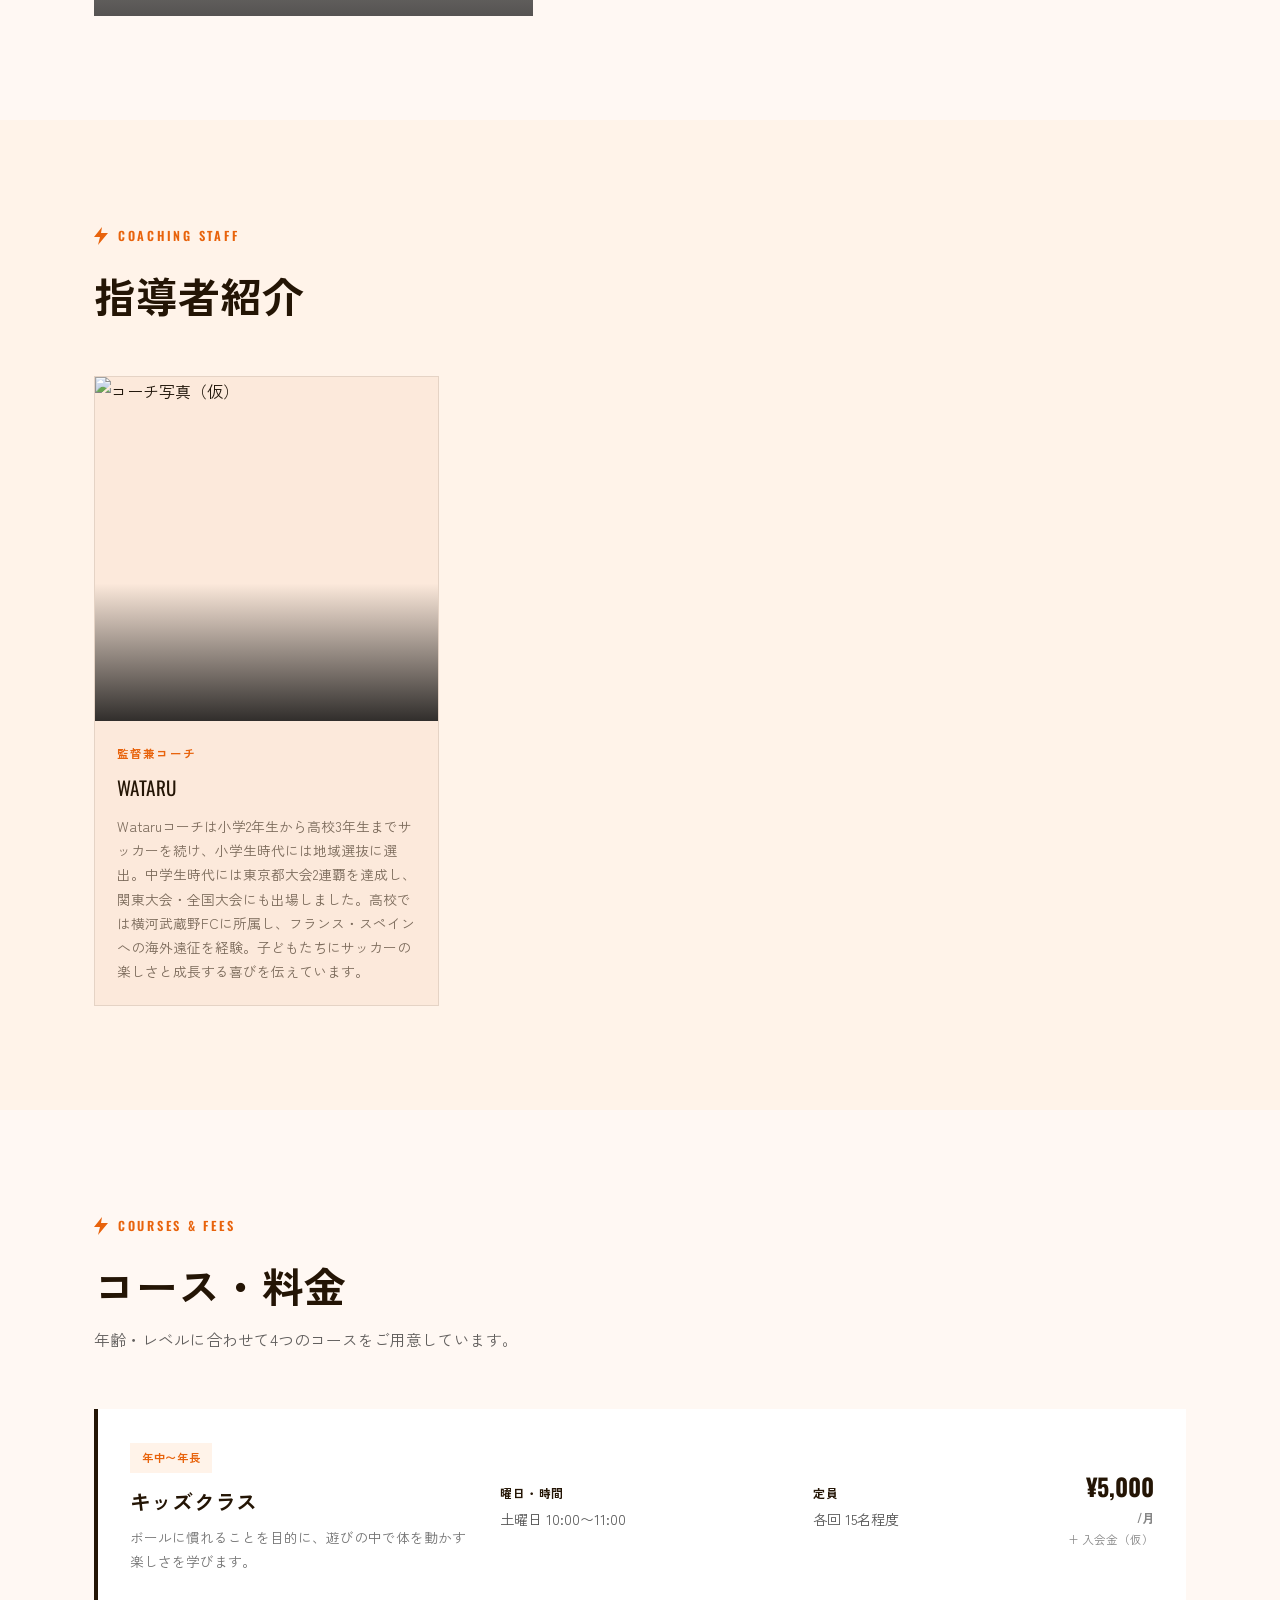
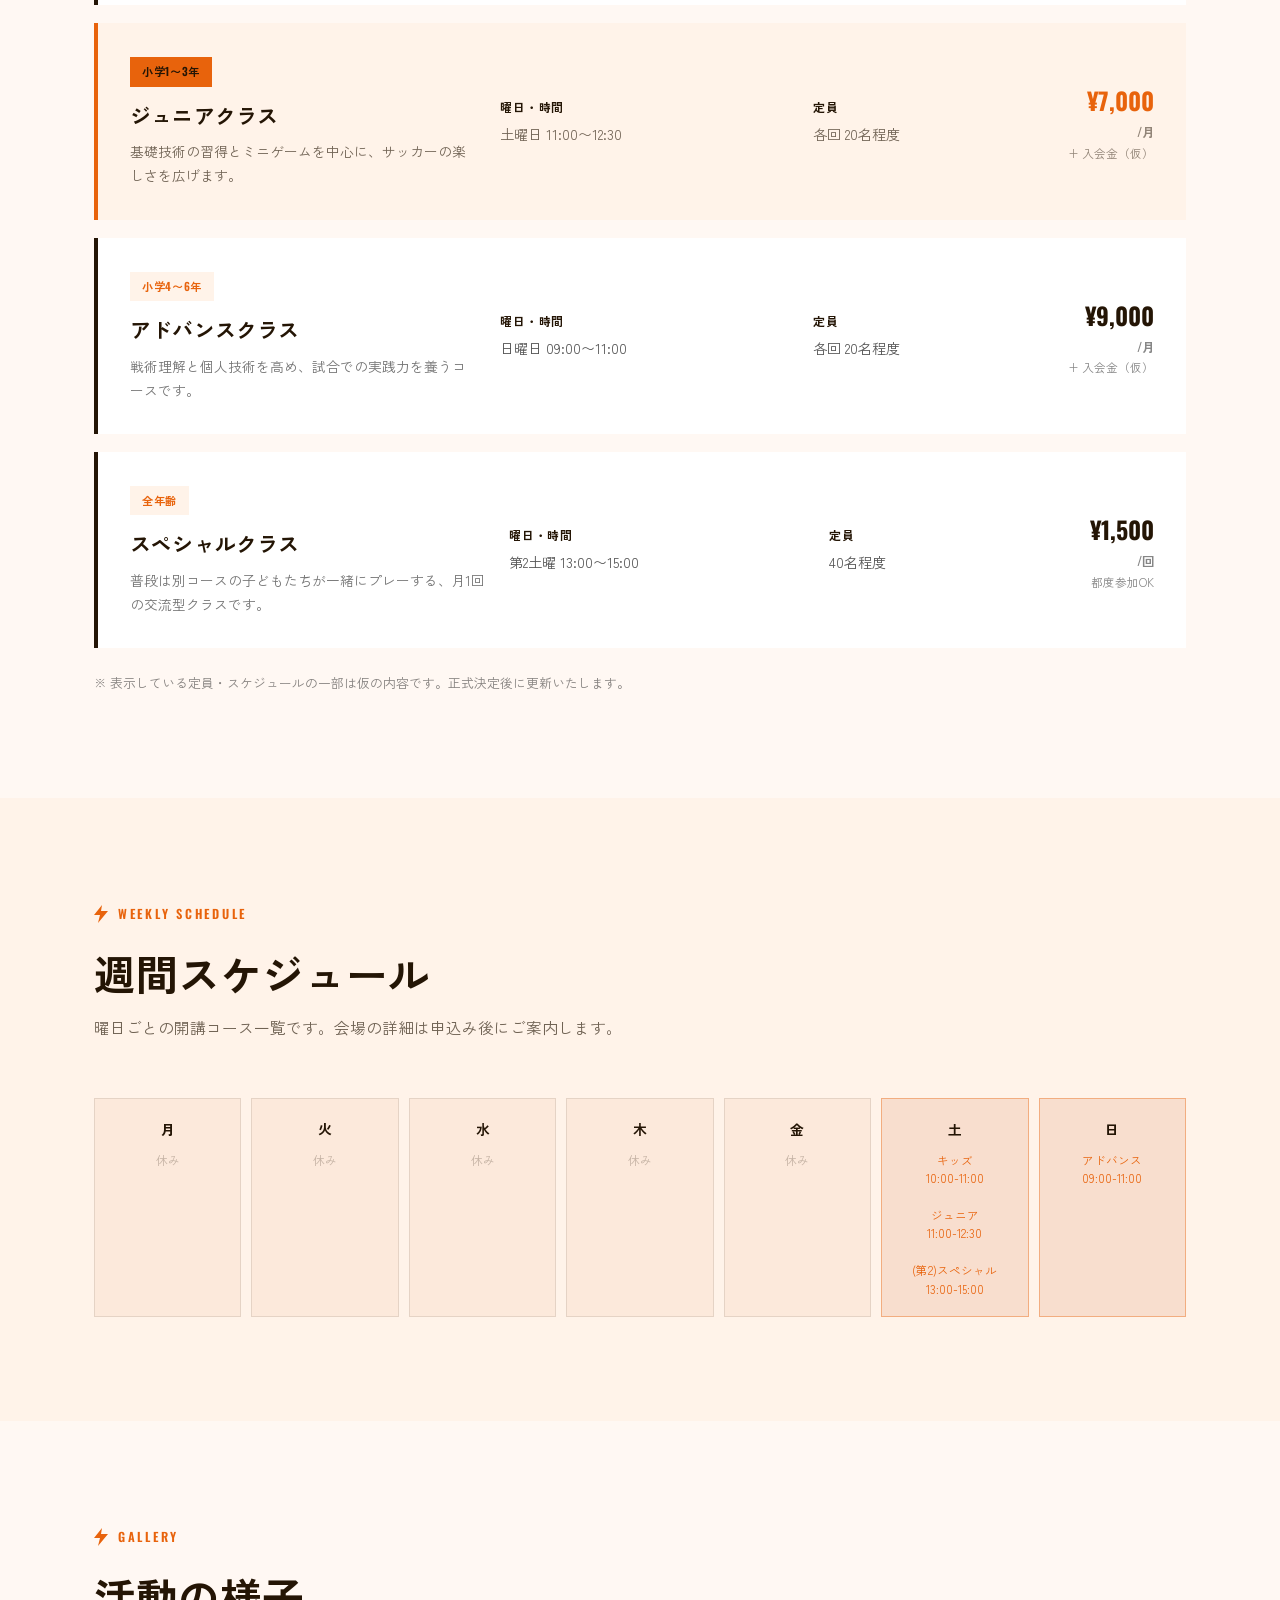
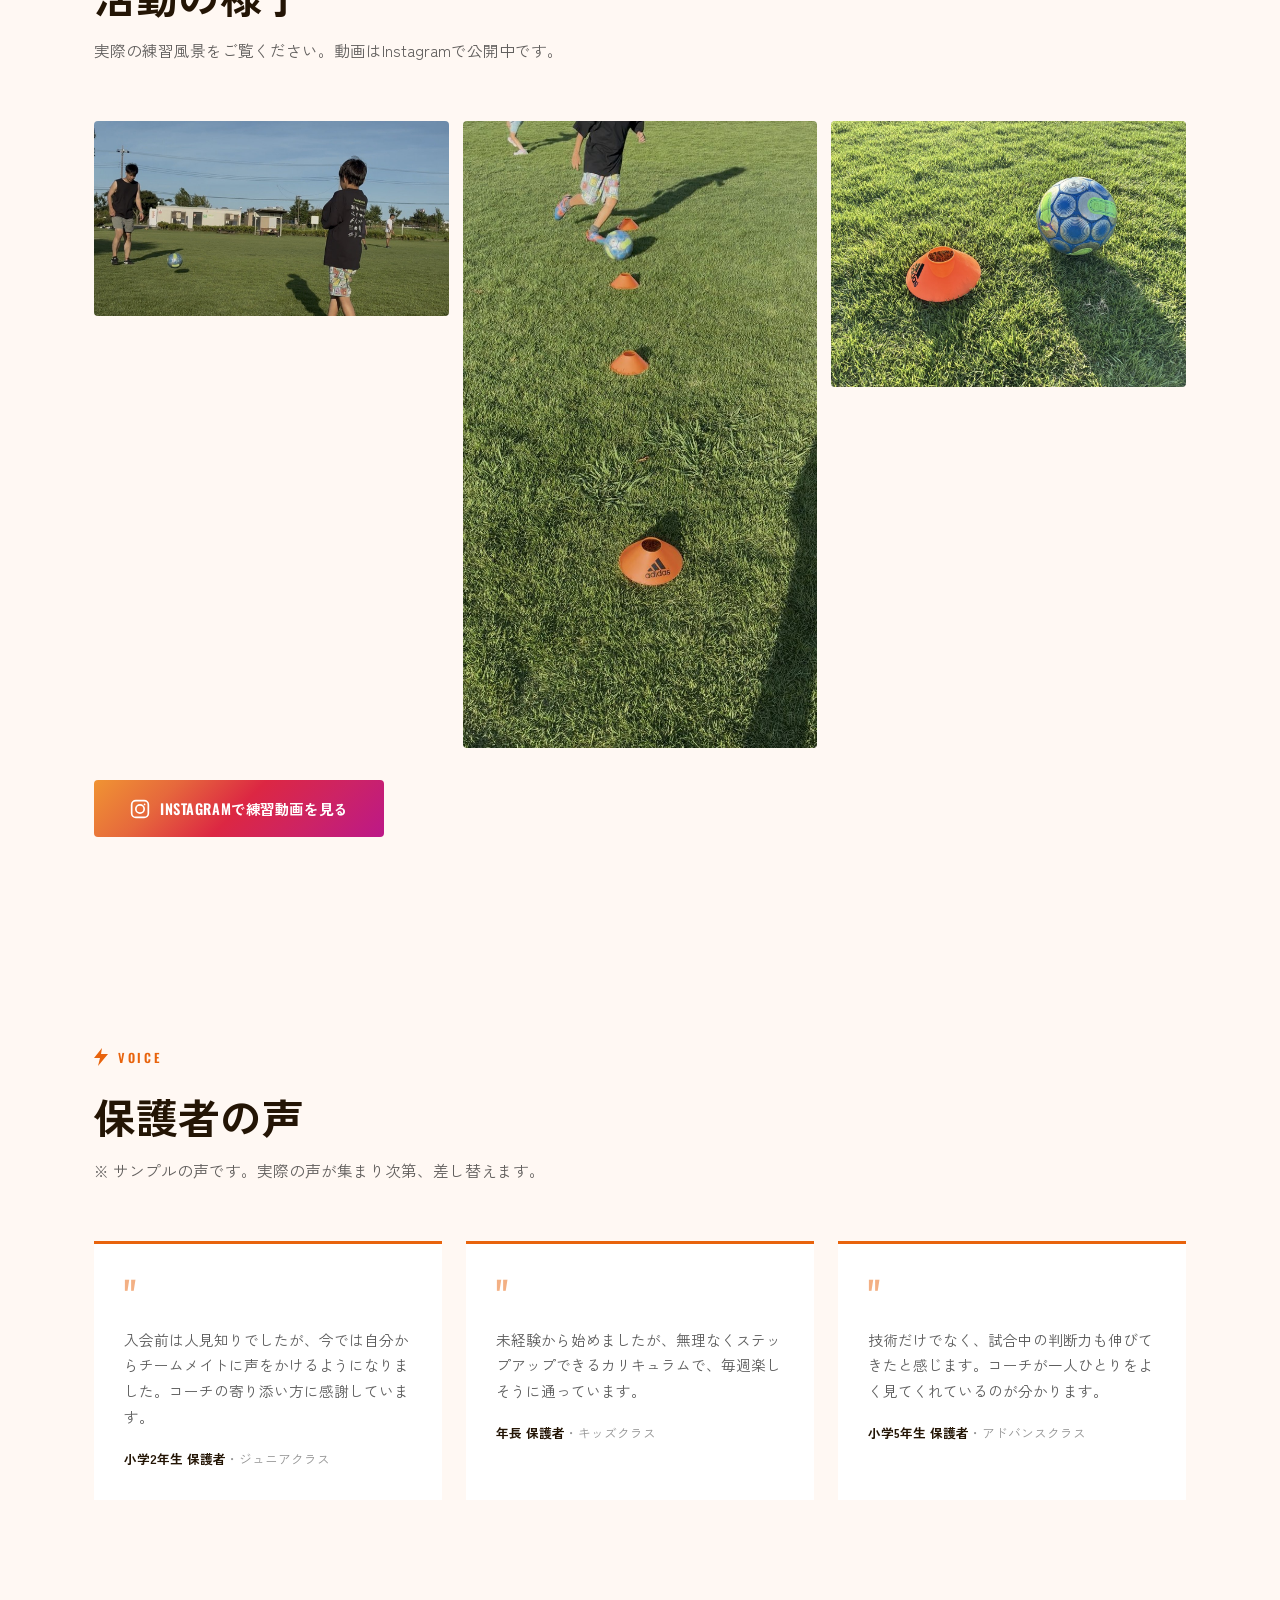
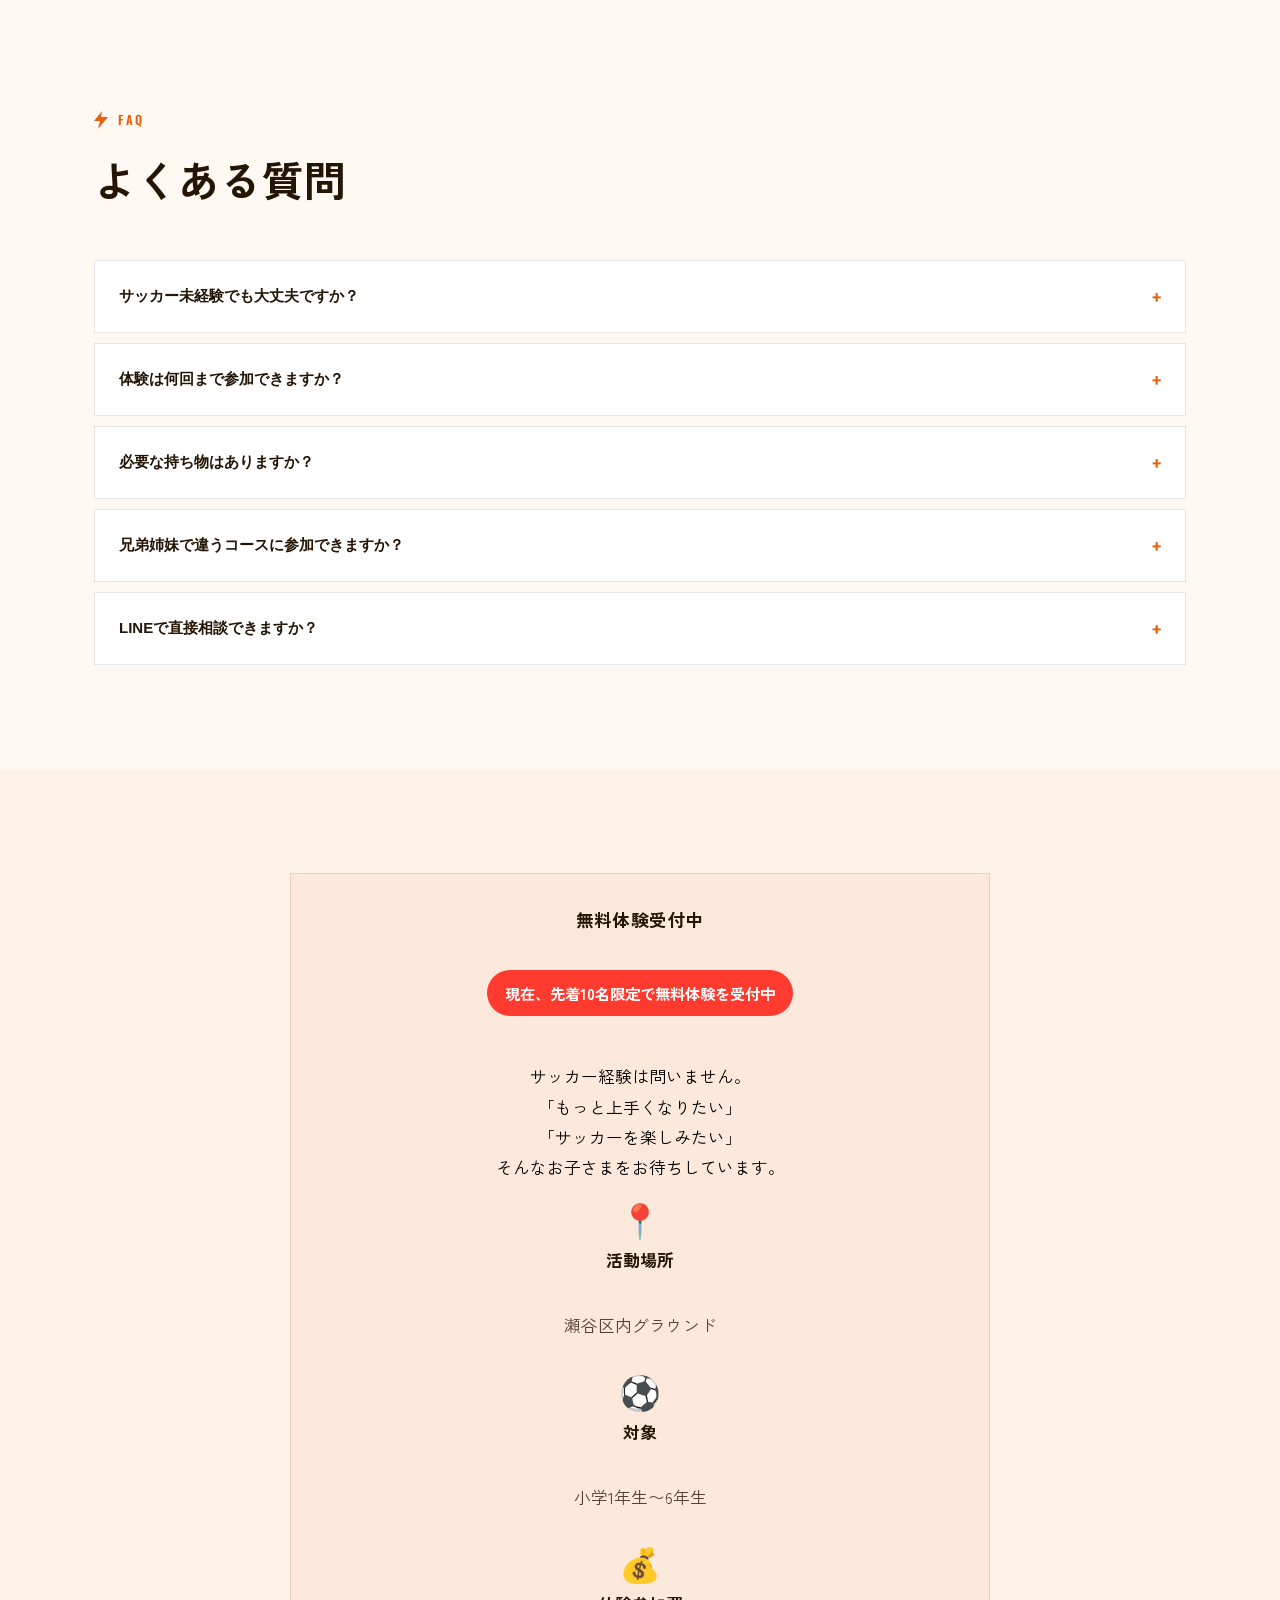
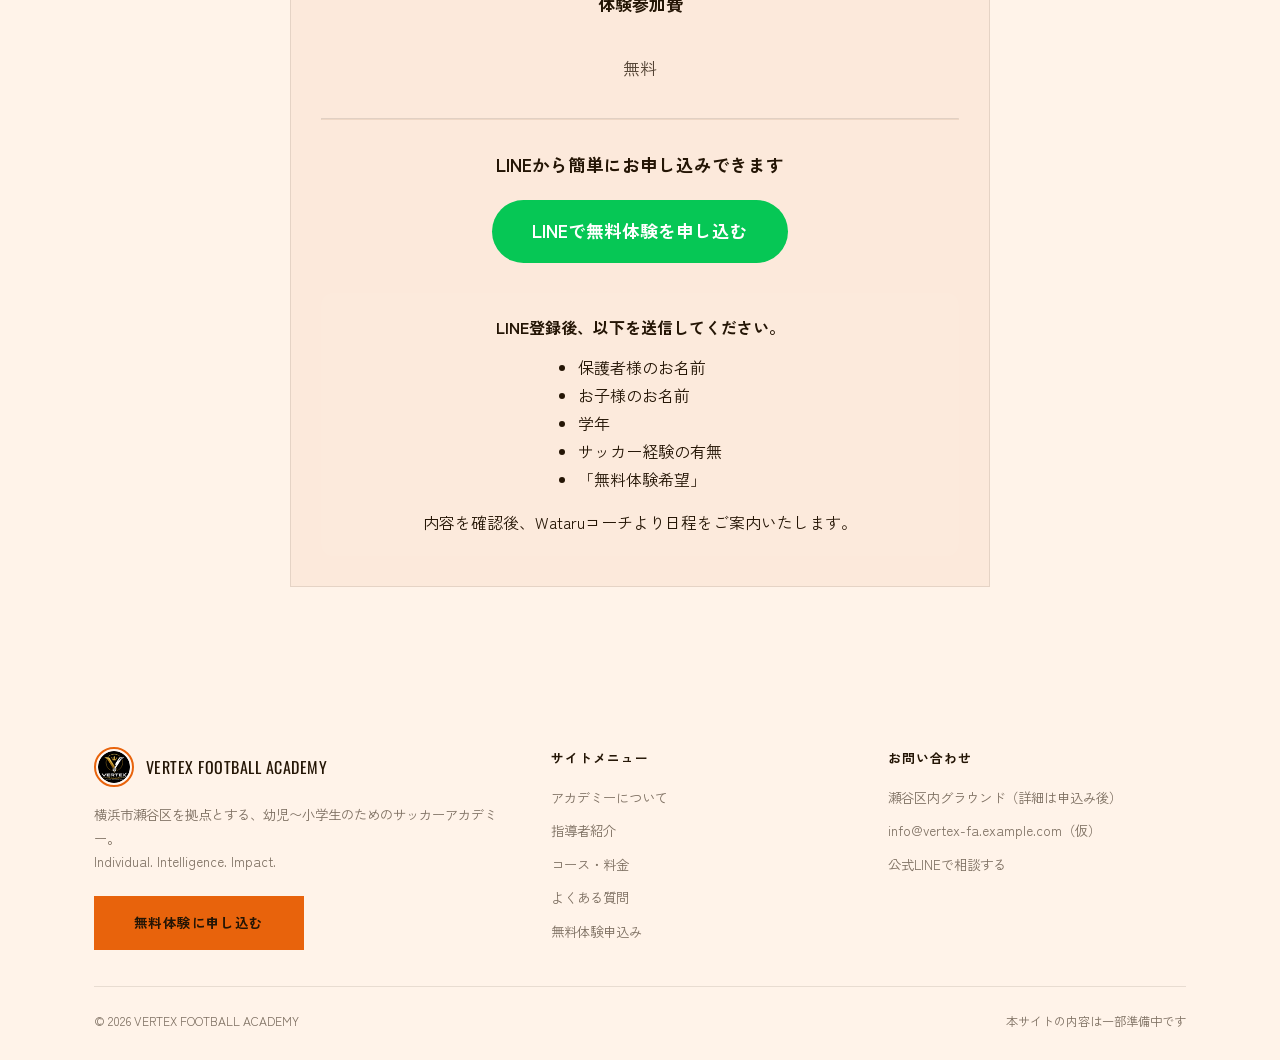
==== commit 13e167dd: "Add files via upload" ====
--- a/index.html
+++ b/index.html
@@ -347,9 +347,23 @@
 
   /* ===== Gallery ===== */
   .gallery { background: var(--cream); }
-  .gallery-grid { display: grid; grid-template-columns: 1fr 1fr 1fr; gap: 14px; align-items: start; }
-  .gallery-item { overflow: hidden; border-radius: 4px; }
-  .gallery-item img { width: 100%; height: 260px; object-fit: cover; filter: grayscale(0.1); transition: transform .4s ease, filter .4s ease; display: block; }
+  .gallery-grid {
+    columns: 3;
+    column-gap: 14px;
+  }
+  .gallery-item {
+    overflow: hidden;
+    border-radius: 4px;
+    break-inside: avoid;
+    margin-bottom: 14px;
+  }
+  .gallery-item img {
+    width: 100%;
+    height: auto;
+    display: block;
+    filter: grayscale(0.1);
+    transition: transform .4s ease, filter .4s ease;
+  }
   .gallery-item:hover img { transform: scale(1.04); filter: grayscale(0); }
   .gallery-insta-btn {
     display: flex; align-items: center; justify-content: center; gap: 10px;
@@ -497,7 +511,7 @@
     .coach-grid { grid-template-columns: repeat(2, 1fr); }
     .voice-grid { grid-template-columns: 1fr; }
     .apply-grid { grid-template-columns: 1fr; }
-    .gallery-grid { grid-template-columns: 1fr; }
+    .gallery-grid { columns: 2; }
     .gallery-insta-btn { width: 100%; justify-content: center; }
     .course-card { grid-template-columns: 1fr; text-align: left; gap: 14px; }
     .course-price { text-align: left; }
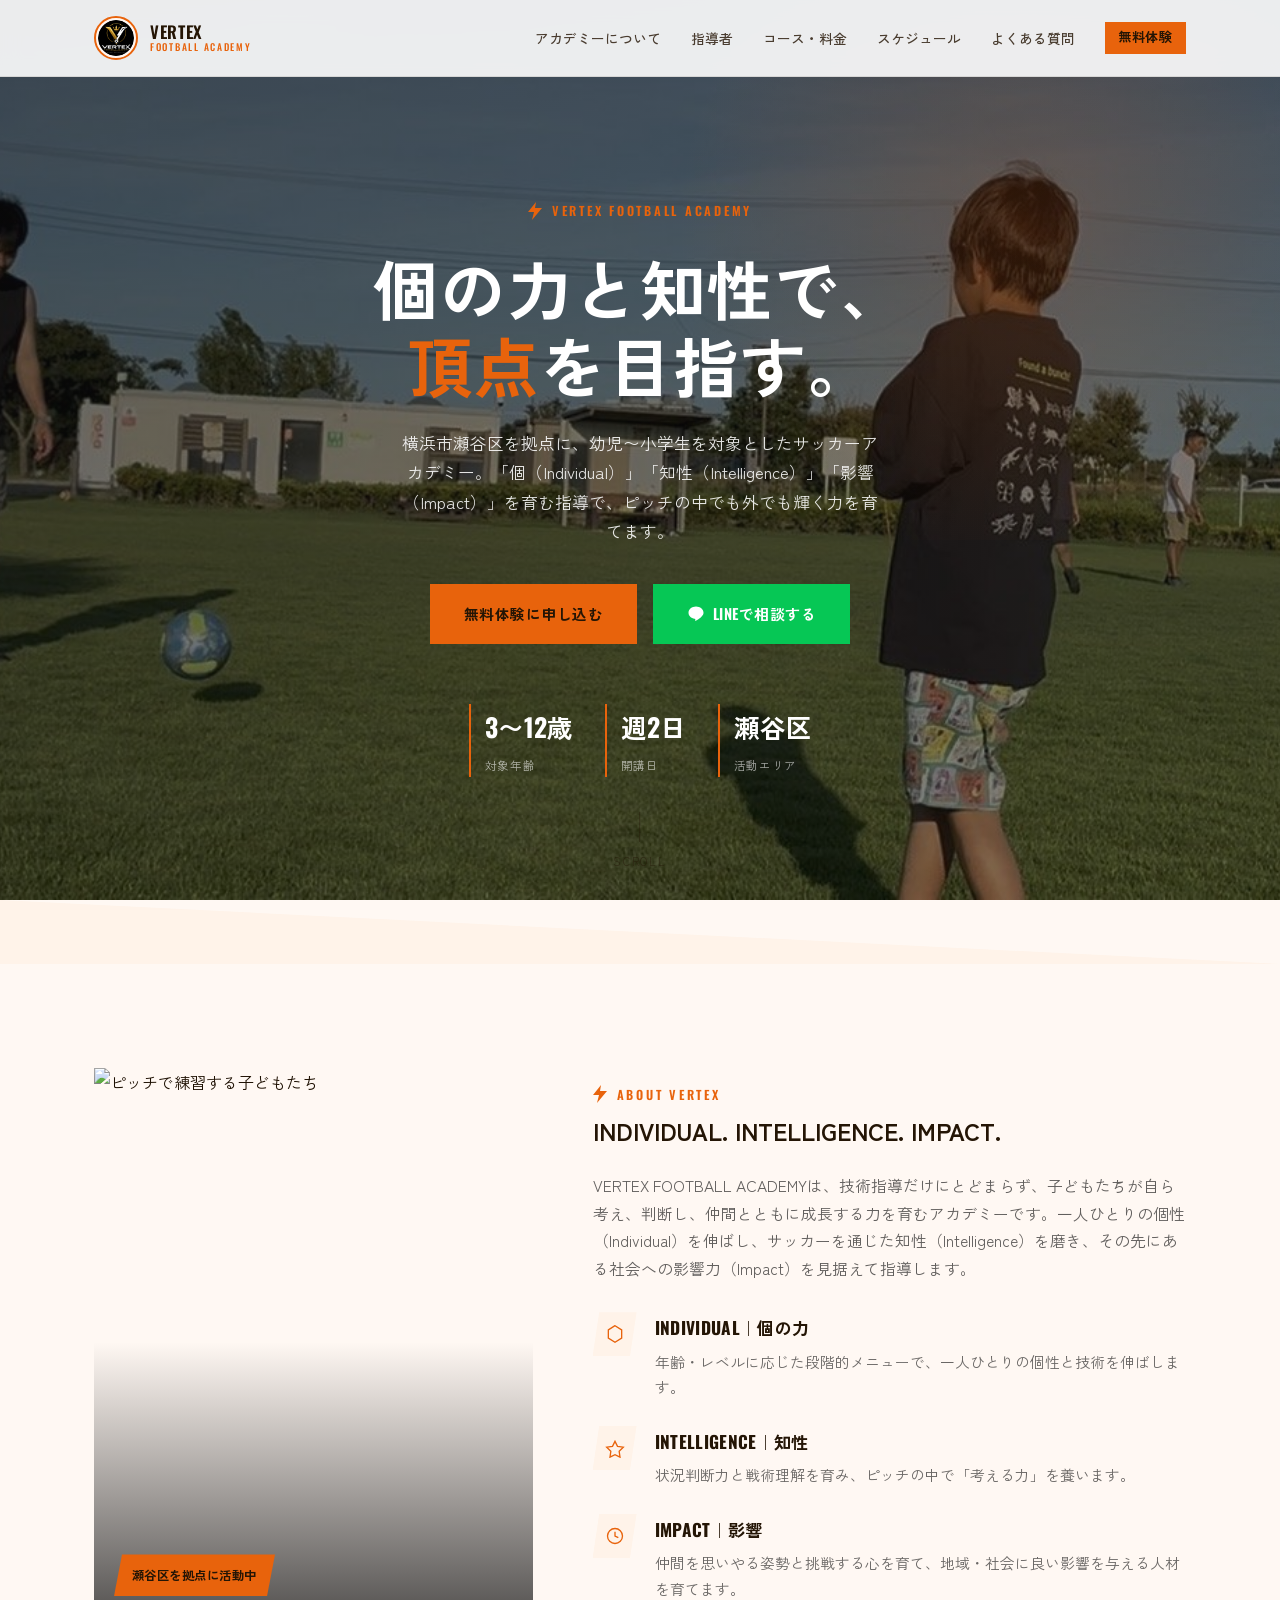
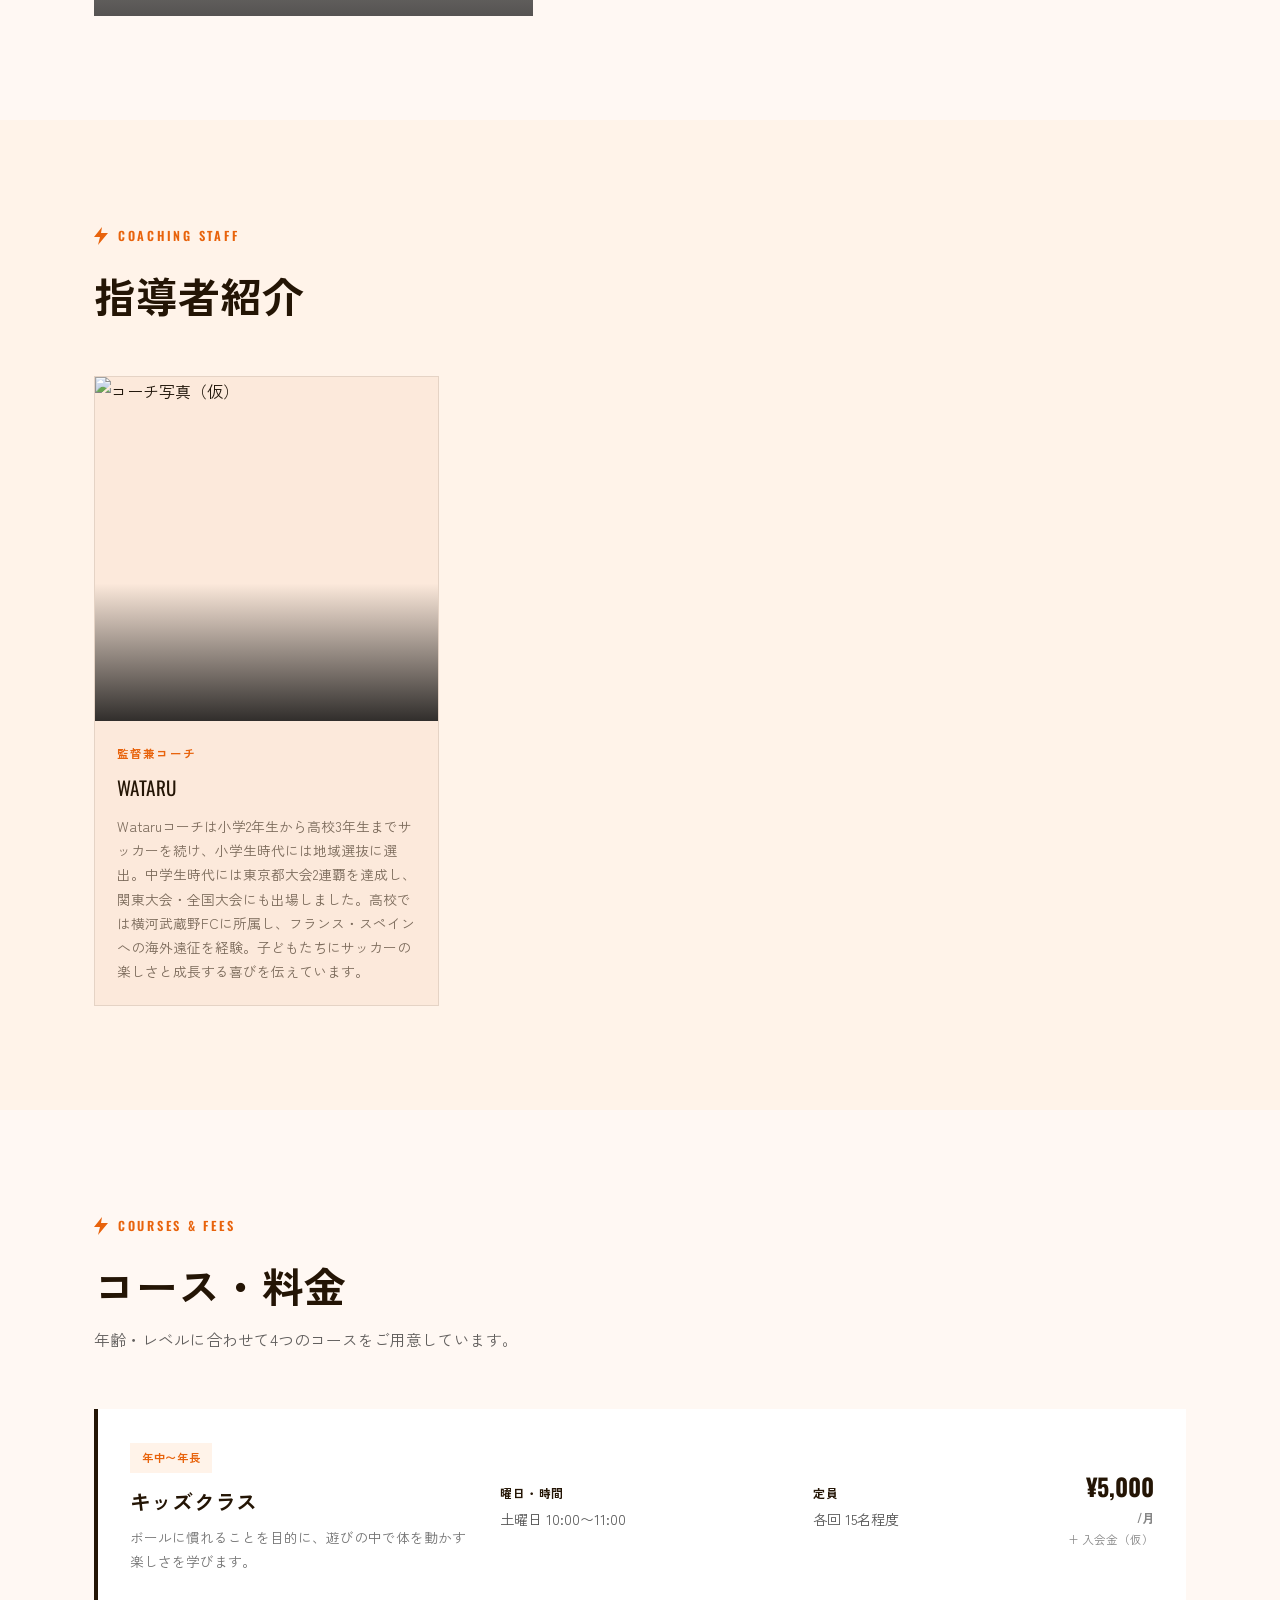
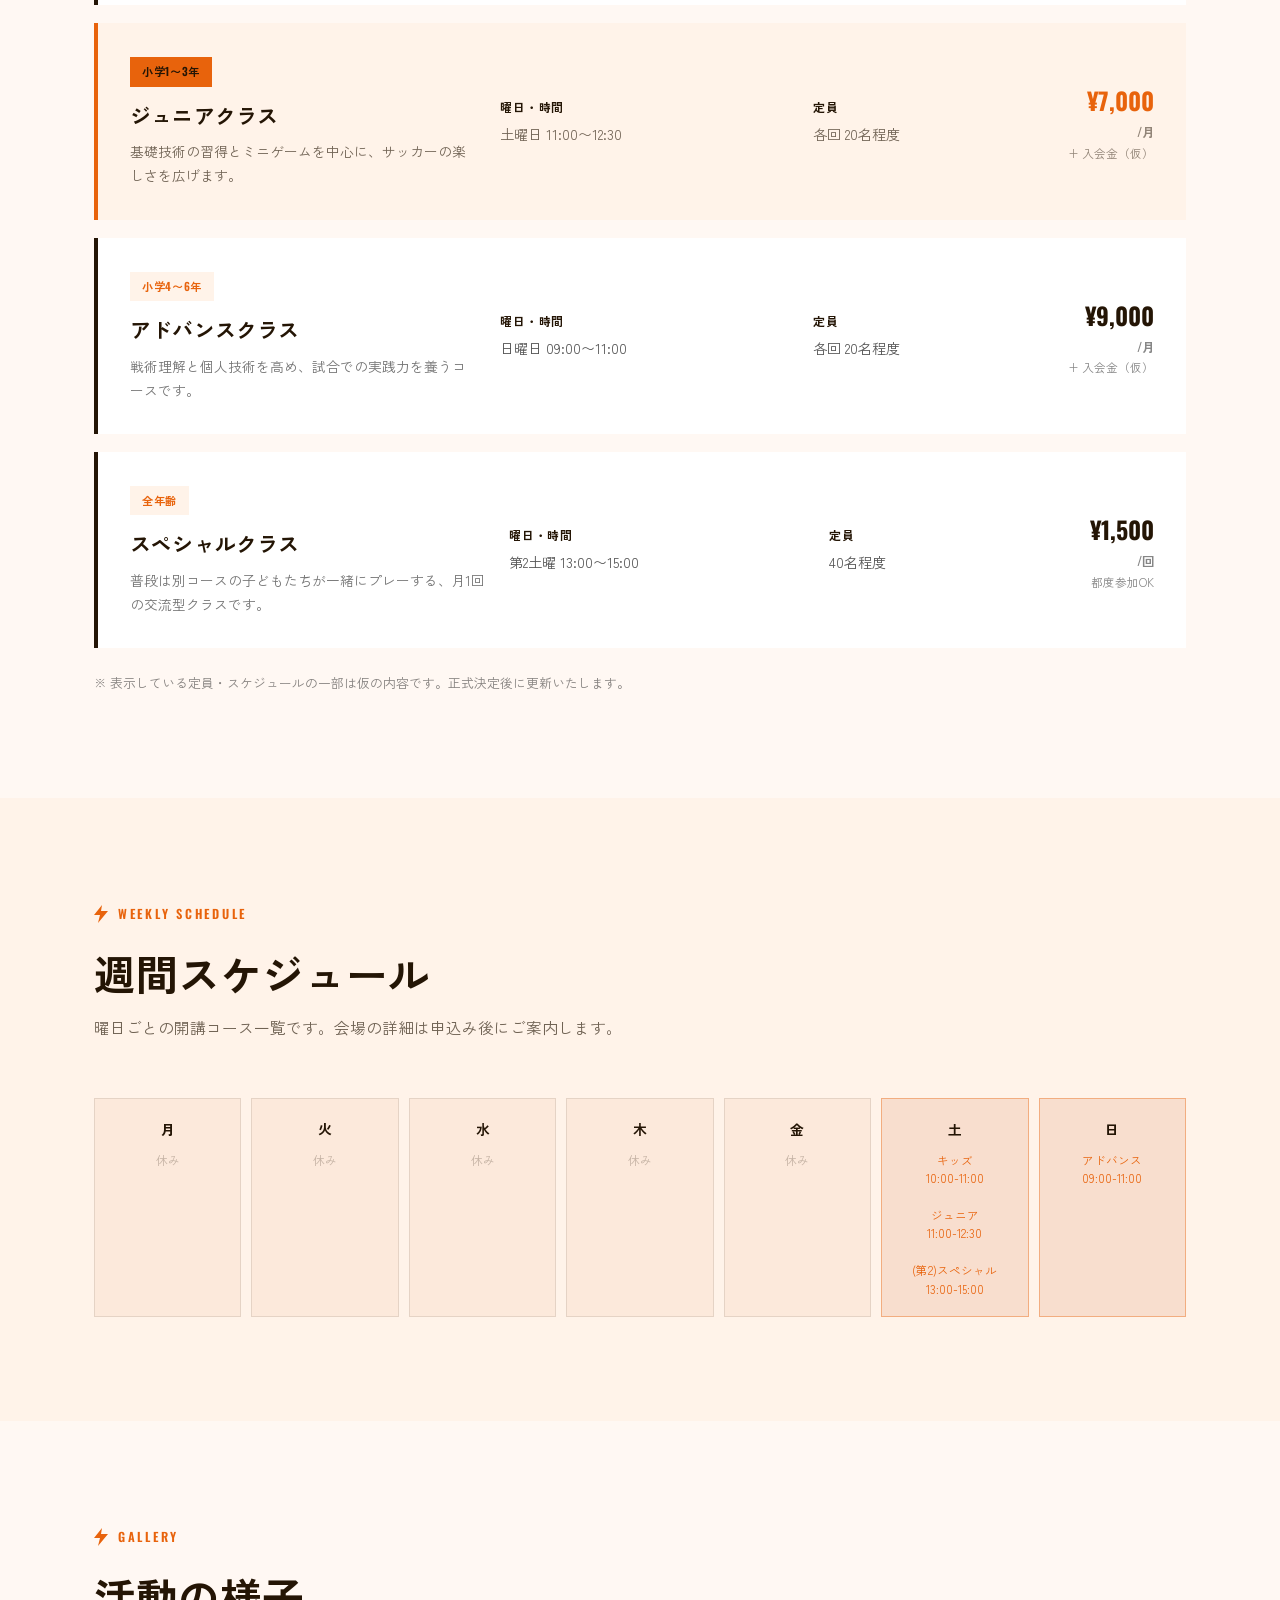
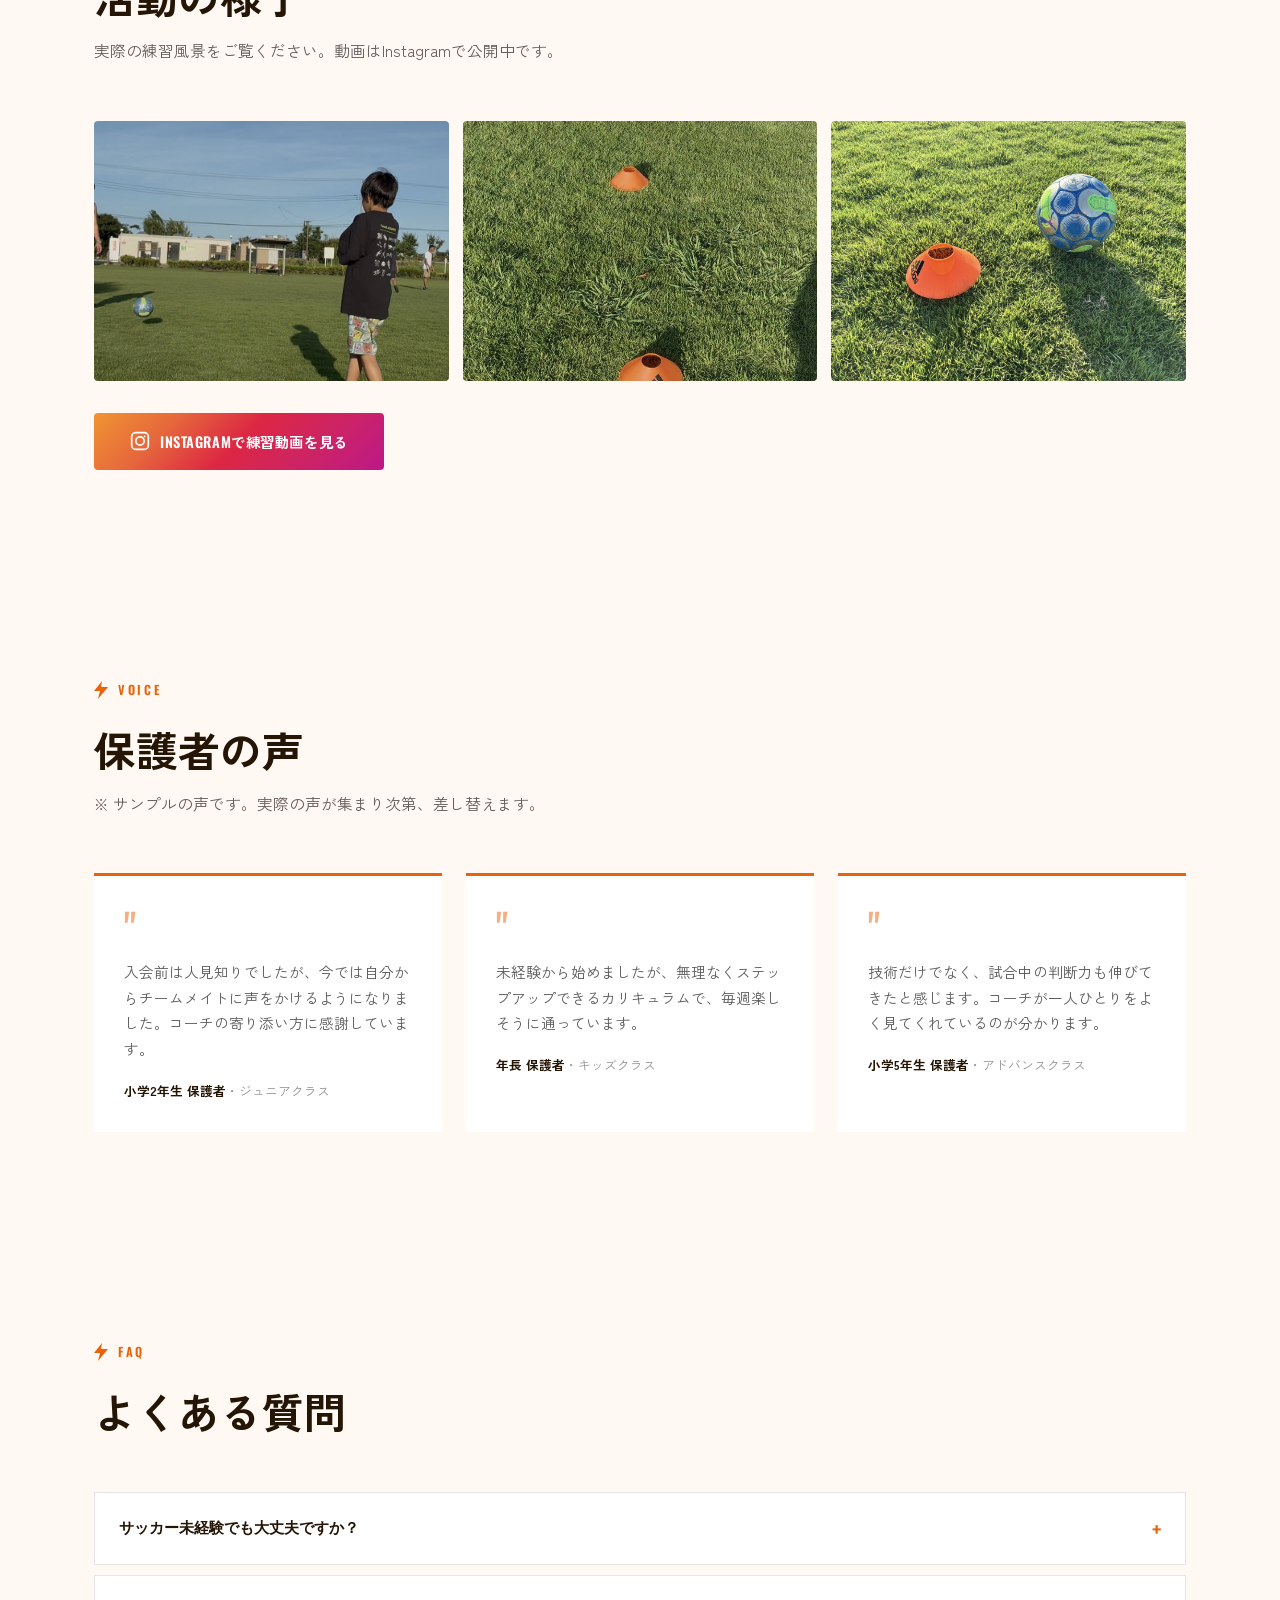
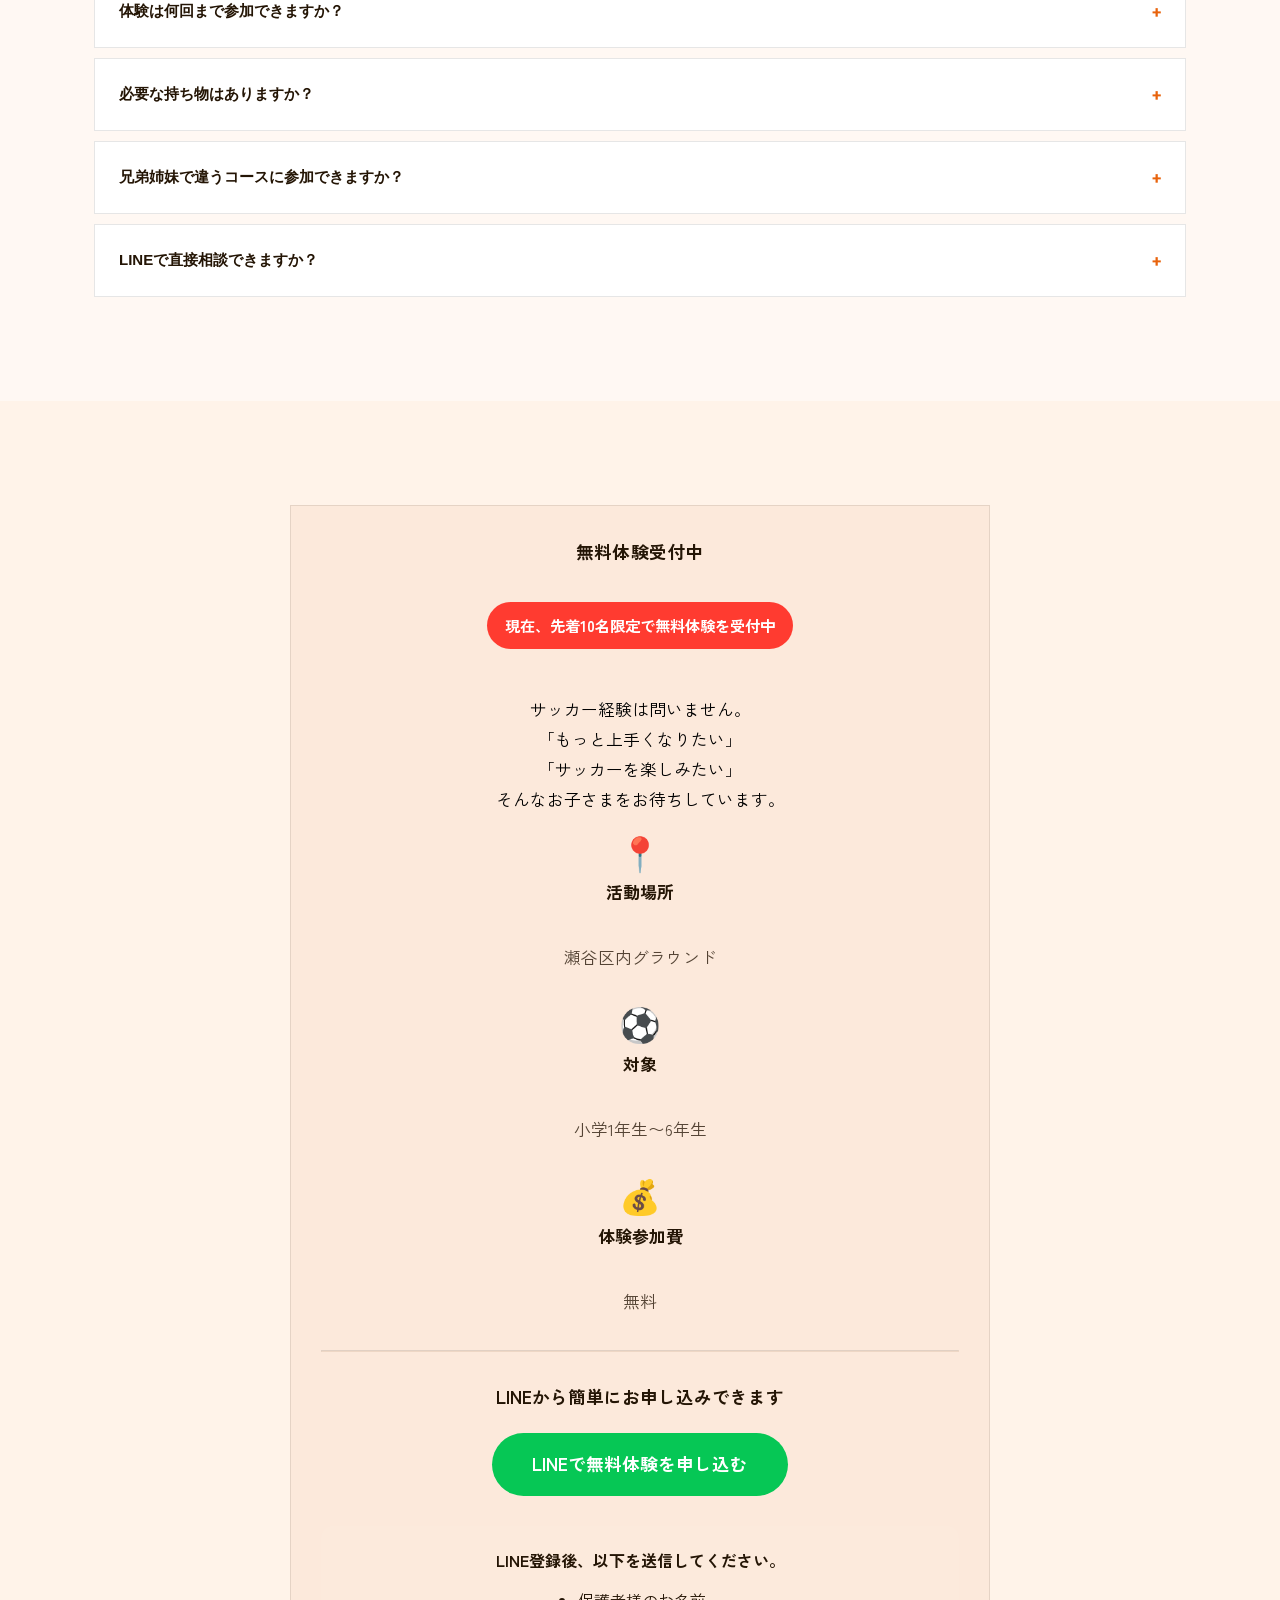
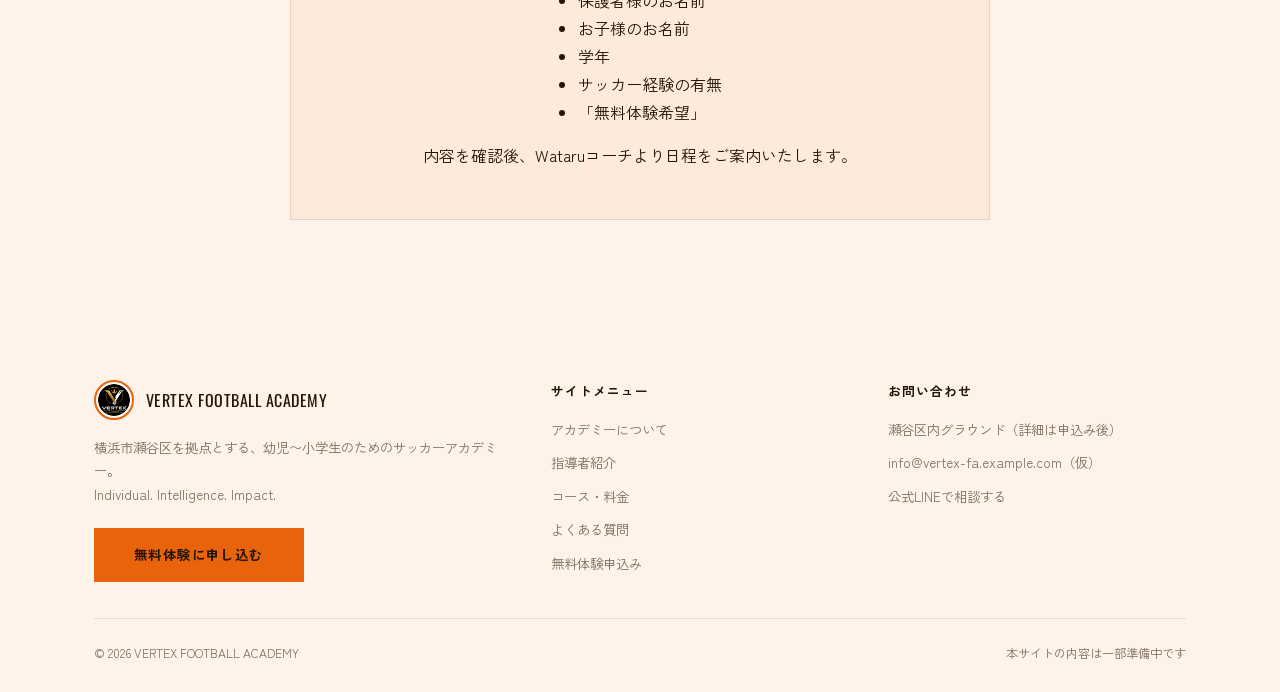
==== commit 1a13f96b: "Add files via upload" ====
--- a/index.html
+++ b/index.html
@@ -135,7 +135,7 @@
   .hero::before {
     content: "";
     position: absolute; inset: 0;
-    background: linear-gradient(160deg, rgba(13,13,13,0.78) 0%, rgba(13,13,13,0.55) 100%);
+    background: linear-gradient(160deg, rgba(13,13,13,0.62) 0%, rgba(13,13,13,0.42) 100%);
     z-index: 1;
   }
   .hero-bg-glow {
@@ -165,7 +165,7 @@
 
   .hero h1 {
     font-family: var(--font-display);
-    color: var(--ink);
+    color: #ffffff;
     font-size: clamp(2.6rem, 5.4vw, 4.1rem);
     font-weight: 700;
     line-height: 1.18;
@@ -178,7 +178,7 @@
   .hero h1 .accent { color: var(--gold); }
 
   .hero p.lead {
-    color: rgba(36,21,5,0.78);
+    color: rgba(255,255,255,0.88);
     font-size: 1.05rem;
     max-width: 480px;
     margin: 0 auto 38px;
@@ -207,8 +207,9 @@
 
   .hero-stats { display: flex; gap: 32px; margin-top: 60px; justify-content: center; opacity: 0; animation: fadeUp .8s ease forwards; animation-delay: .7s; }
   .hero-stat { border-left: 2px solid var(--gold); padding-left: 14px; text-align: left; }
-  .hero-stat strong { display: block; font-family: var(--font-display); color: var(--ink); font-size: 1.6rem; }
-  .hero-stat span { color: rgba(36,21,5,0.55); font-size: 0.72rem; letter-spacing: 0.06em; }
+  .hero-stat strong { display: block; font-family: var(--font-display); color: #ffffff; font-size: 1.6rem; }
+  .hero-stat span { color: rgba(255,255,255,0.6); font-size: 0.72rem; letter-spacing: 0.06em; }
+  .hero .btn-outline { border: 1px solid rgba(255,255,255,0.5); color: #ffffff; }
 
   @keyframes fadeUp { from { opacity: 0; transform: translateY(18px); } to { opacity: 1; transform: translateY(0); } }
 
@@ -347,23 +348,9 @@
 
   /* ===== Gallery ===== */
   .gallery { background: var(--cream); }
-  .gallery-grid {
-    columns: 3;
-    column-gap: 14px;
-  }
-  .gallery-item {
-    overflow: hidden;
-    border-radius: 4px;
-    break-inside: avoid;
-    margin-bottom: 14px;
-  }
-  .gallery-item img {
-    width: 100%;
-    height: auto;
-    display: block;
-    filter: grayscale(0.1);
-    transition: transform .4s ease, filter .4s ease;
-  }
+  .gallery-grid { display: grid; grid-template-columns: repeat(3, 1fr); gap: 14px; }
+  .gallery-item { overflow: hidden; border-radius: 4px; }
+  .gallery-item img { width: 100%; height: 260px; object-fit: cover; filter: grayscale(0.1); transition: transform .4s ease, filter .4s ease; display: block; }
   .gallery-item:hover img { transform: scale(1.04); filter: grayscale(0); }
   .gallery-insta-btn {
     display: flex; align-items: center; justify-content: center; gap: 10px;
@@ -511,7 +498,7 @@
     .coach-grid { grid-template-columns: repeat(2, 1fr); }
     .voice-grid { grid-template-columns: 1fr; }
     .apply-grid { grid-template-columns: 1fr; }
-    .gallery-grid { columns: 2; }
+    .gallery-grid { grid-template-columns: 1fr; }
     .gallery-insta-btn { width: 100%; justify-content: center; }
     .course-card { grid-template-columns: 1fr; text-align: left; gap: 14px; }
     .course-price { text-align: left; }
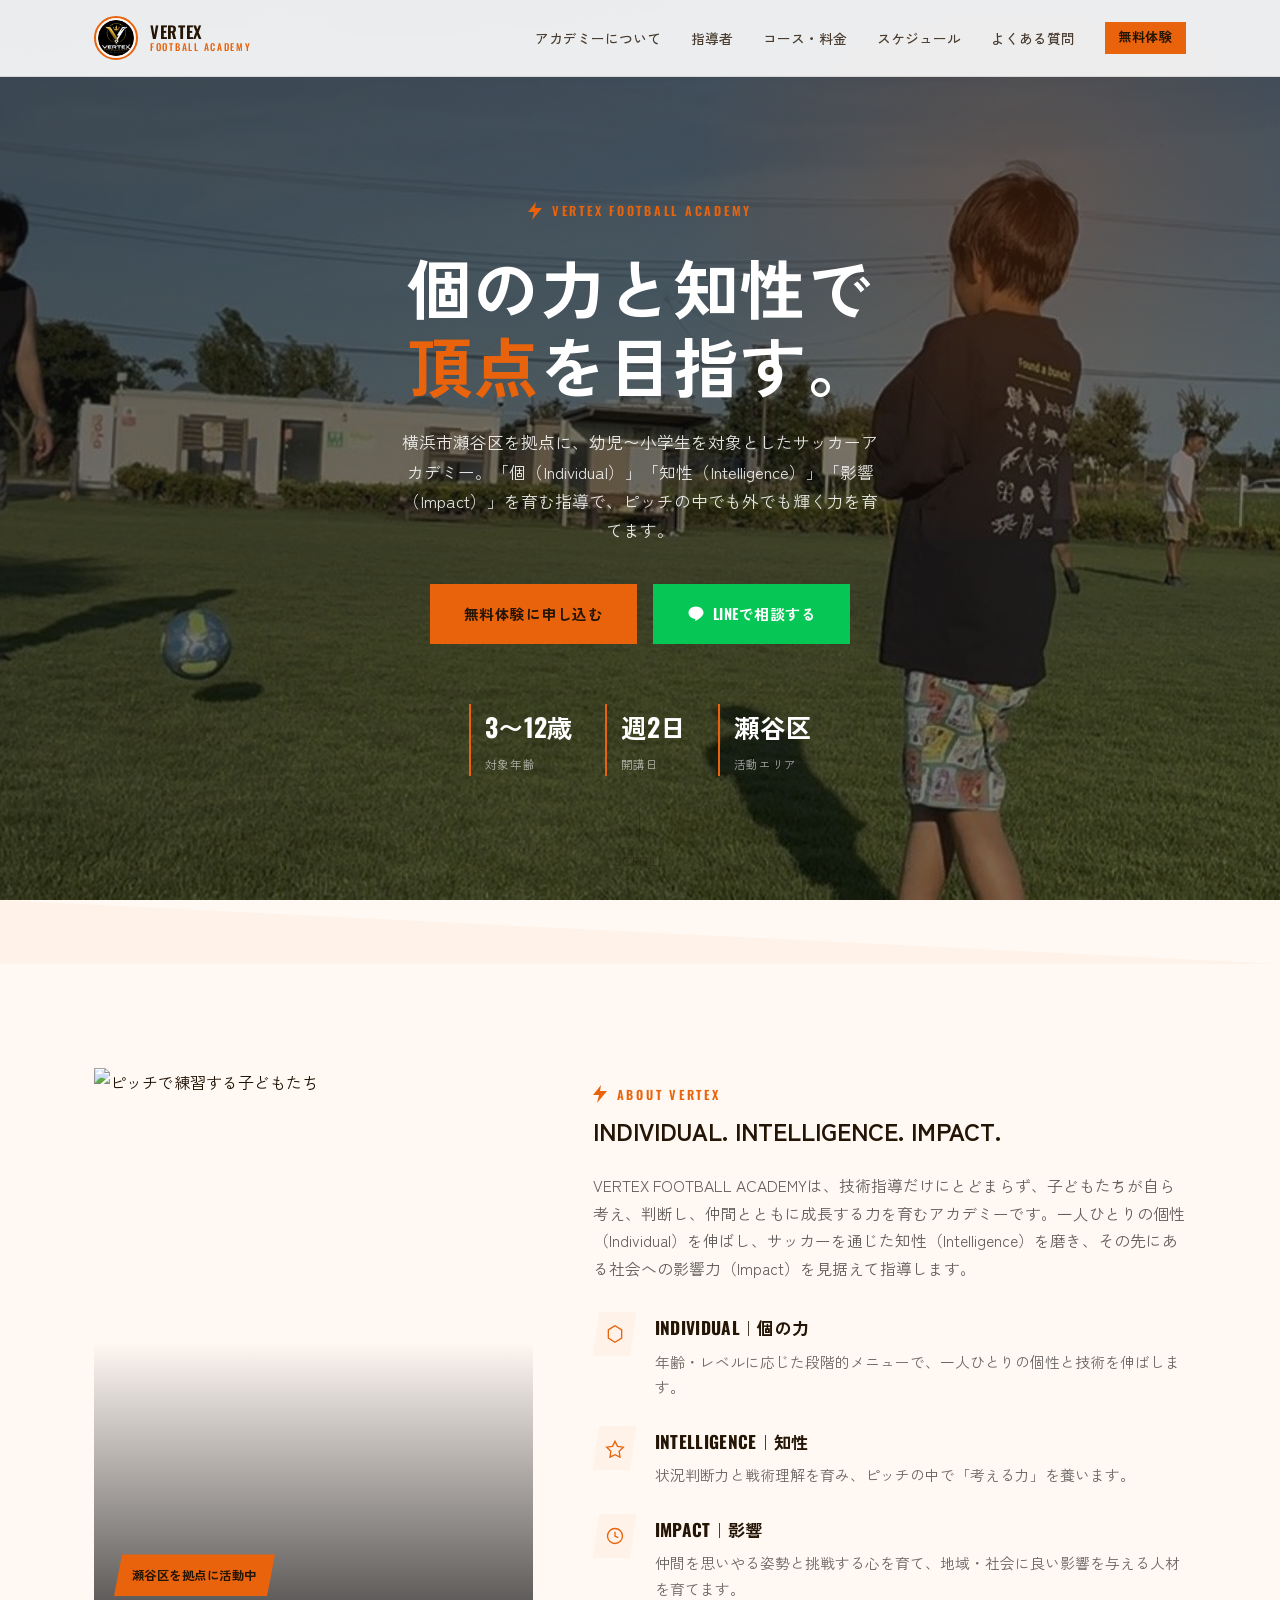
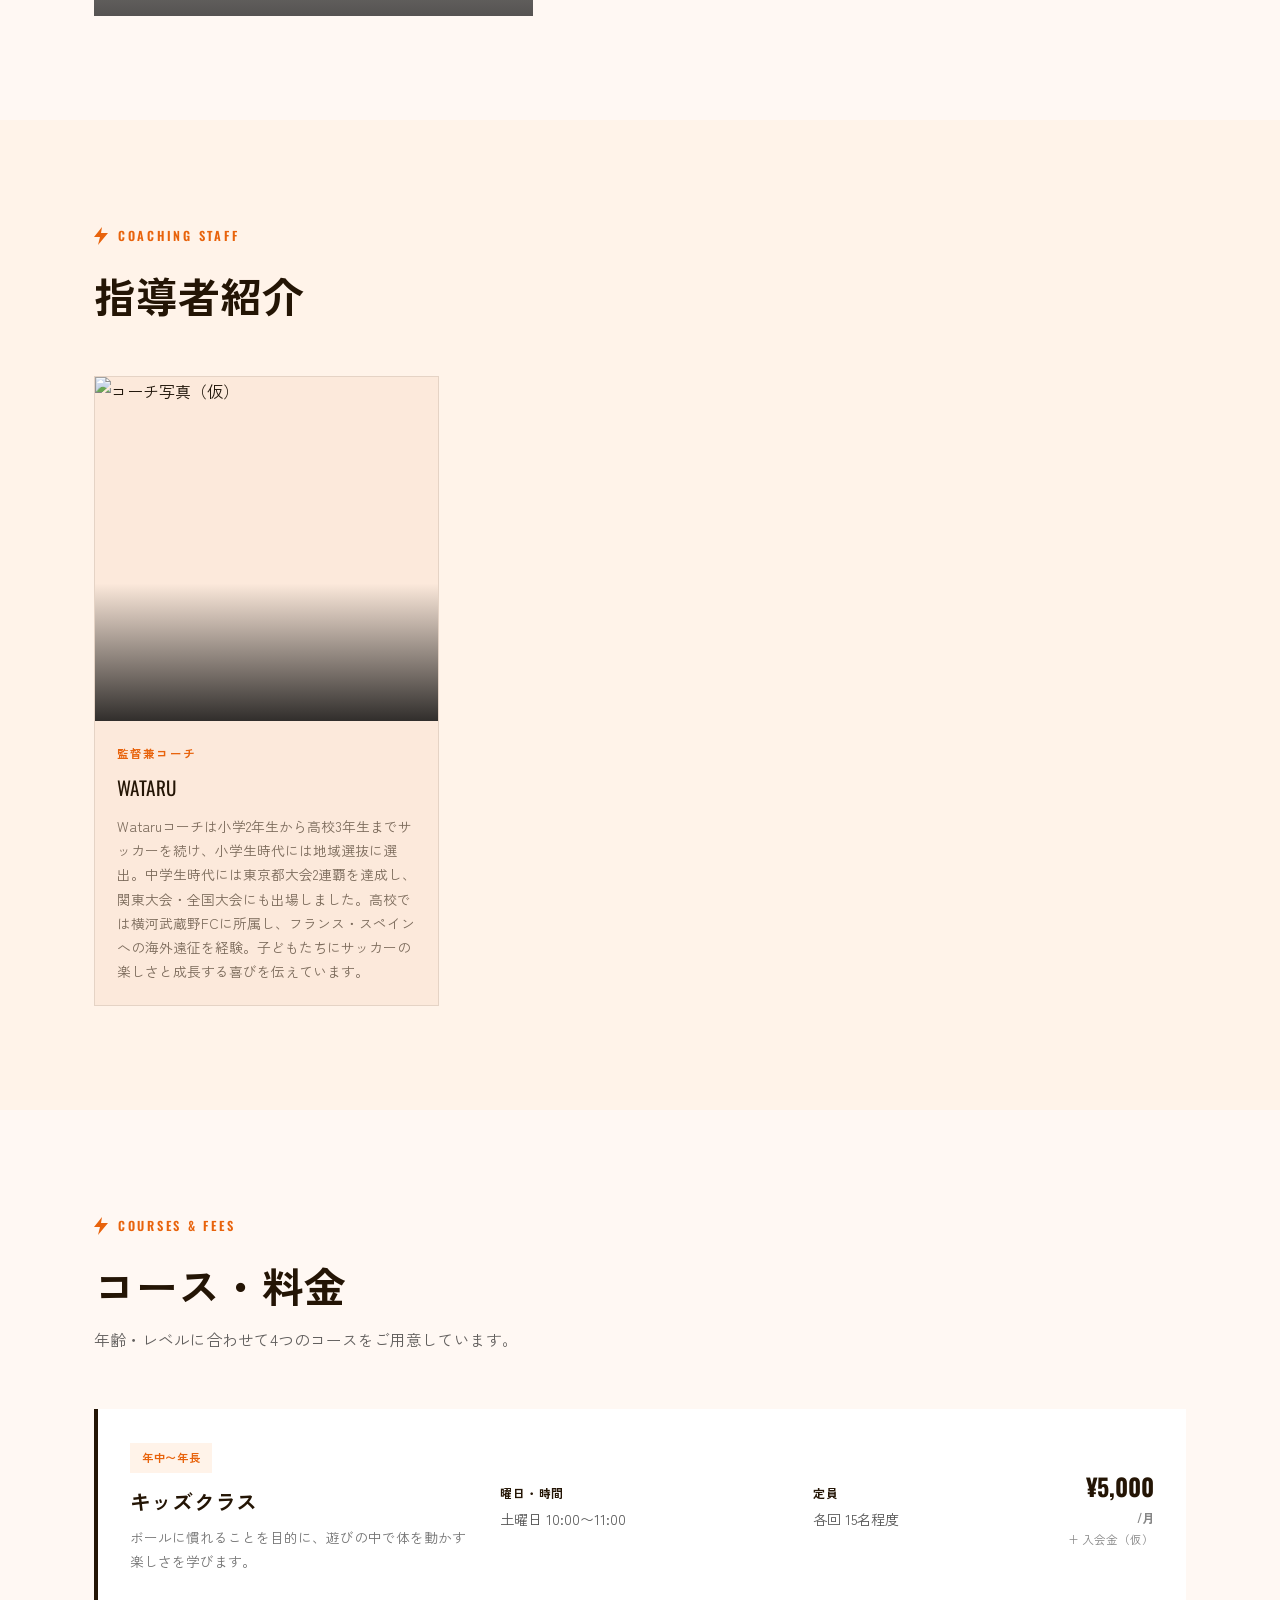
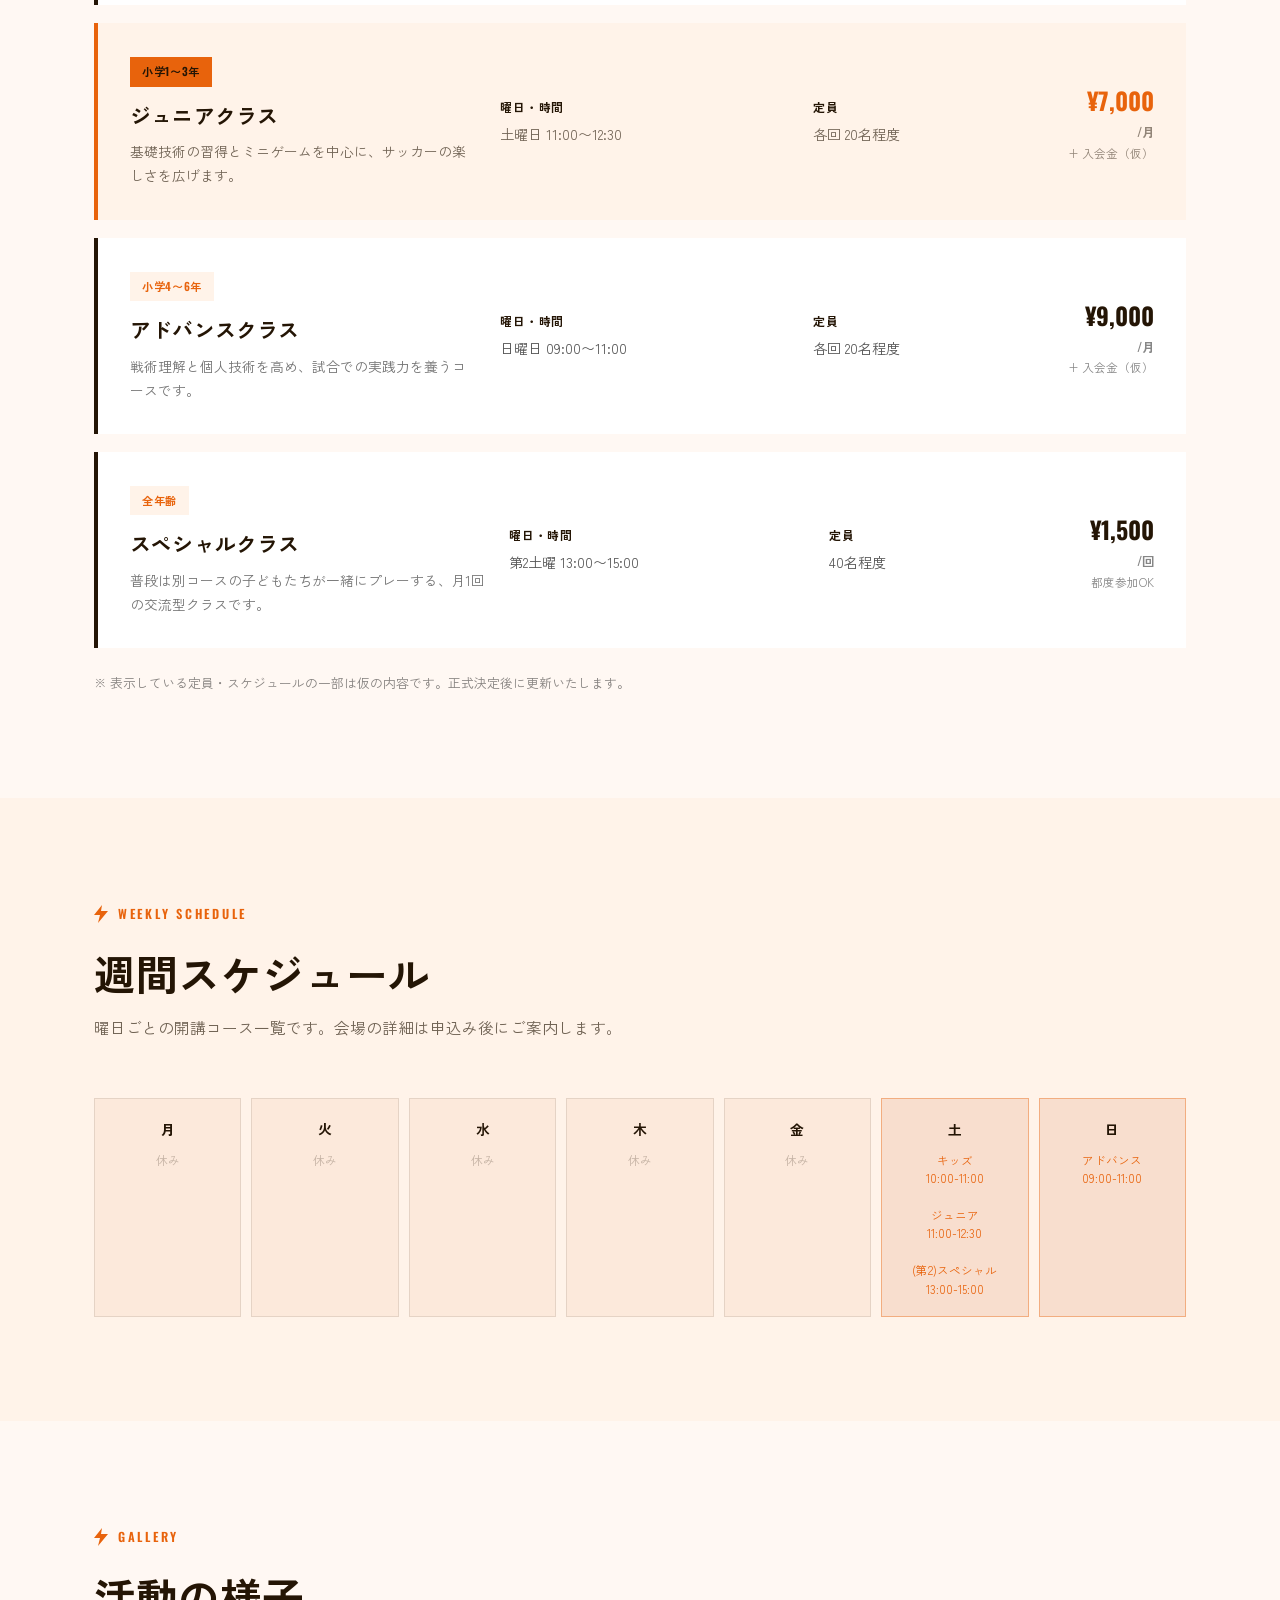
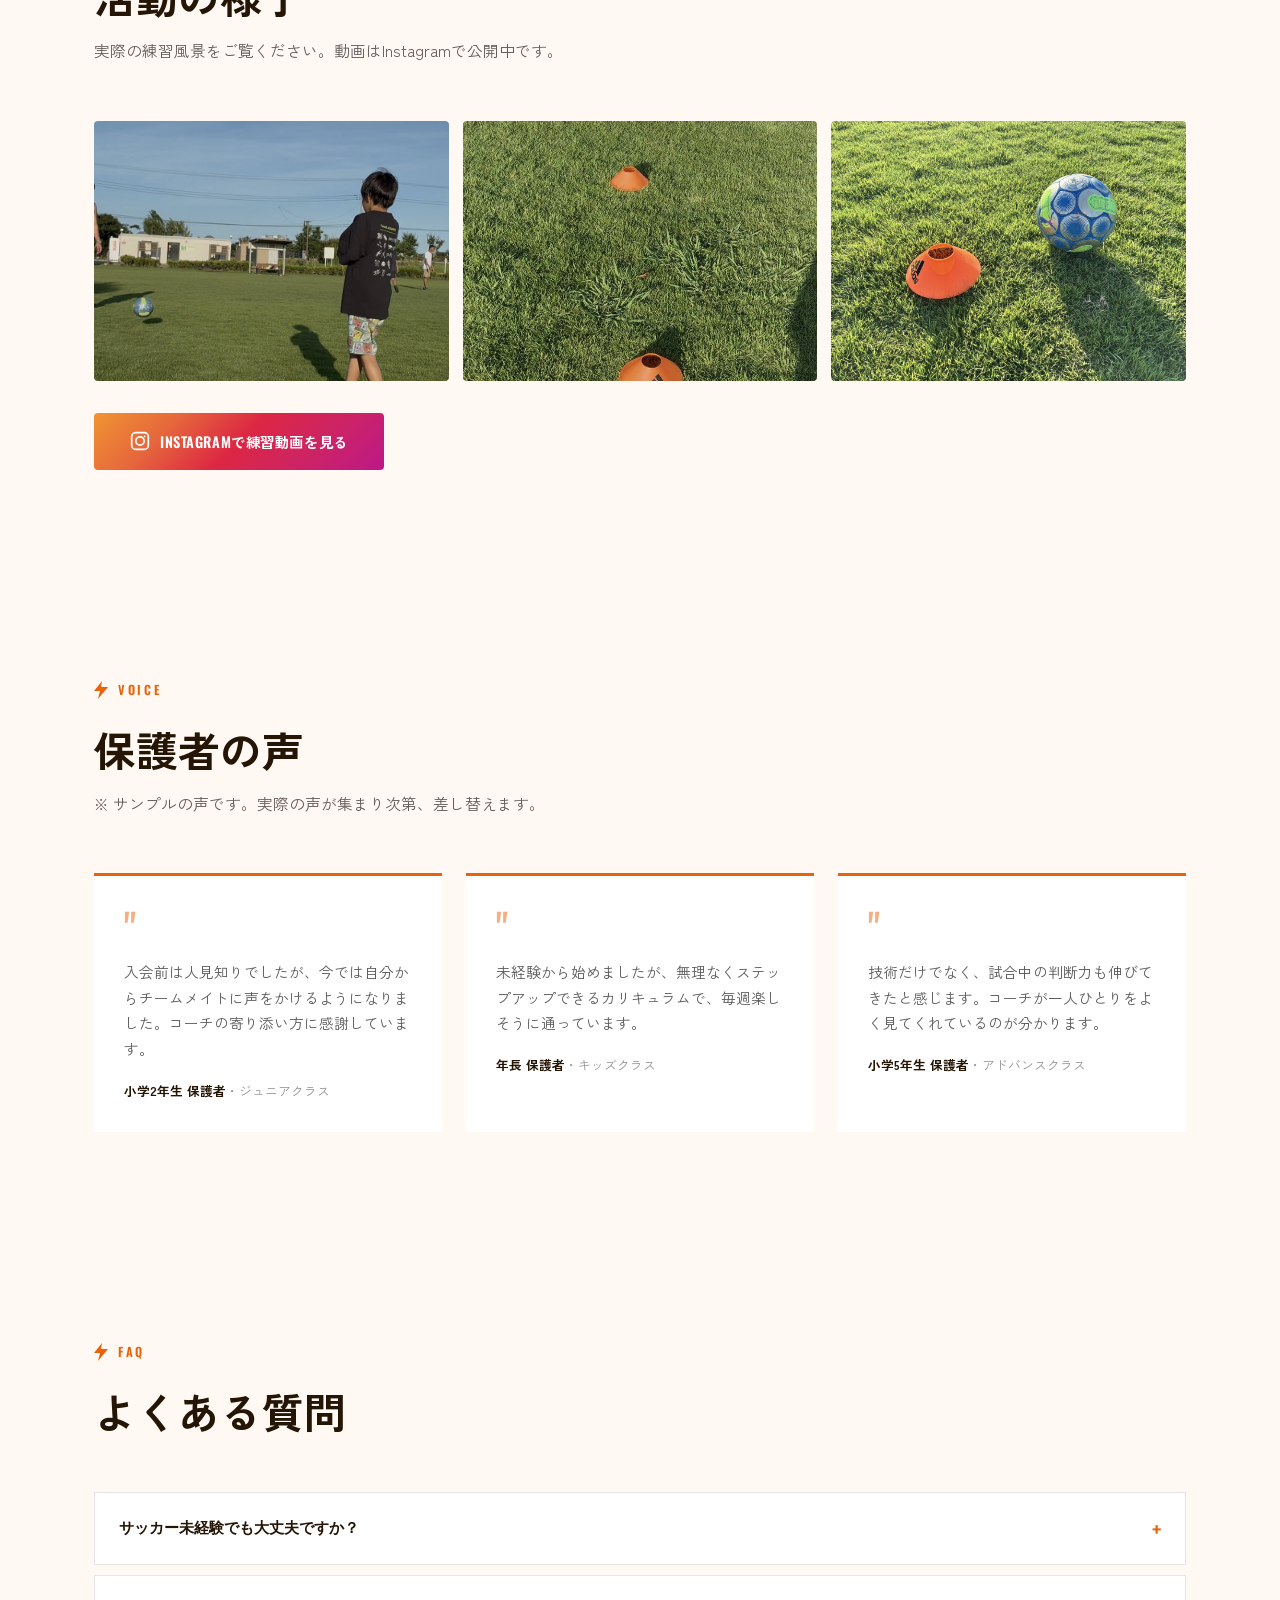
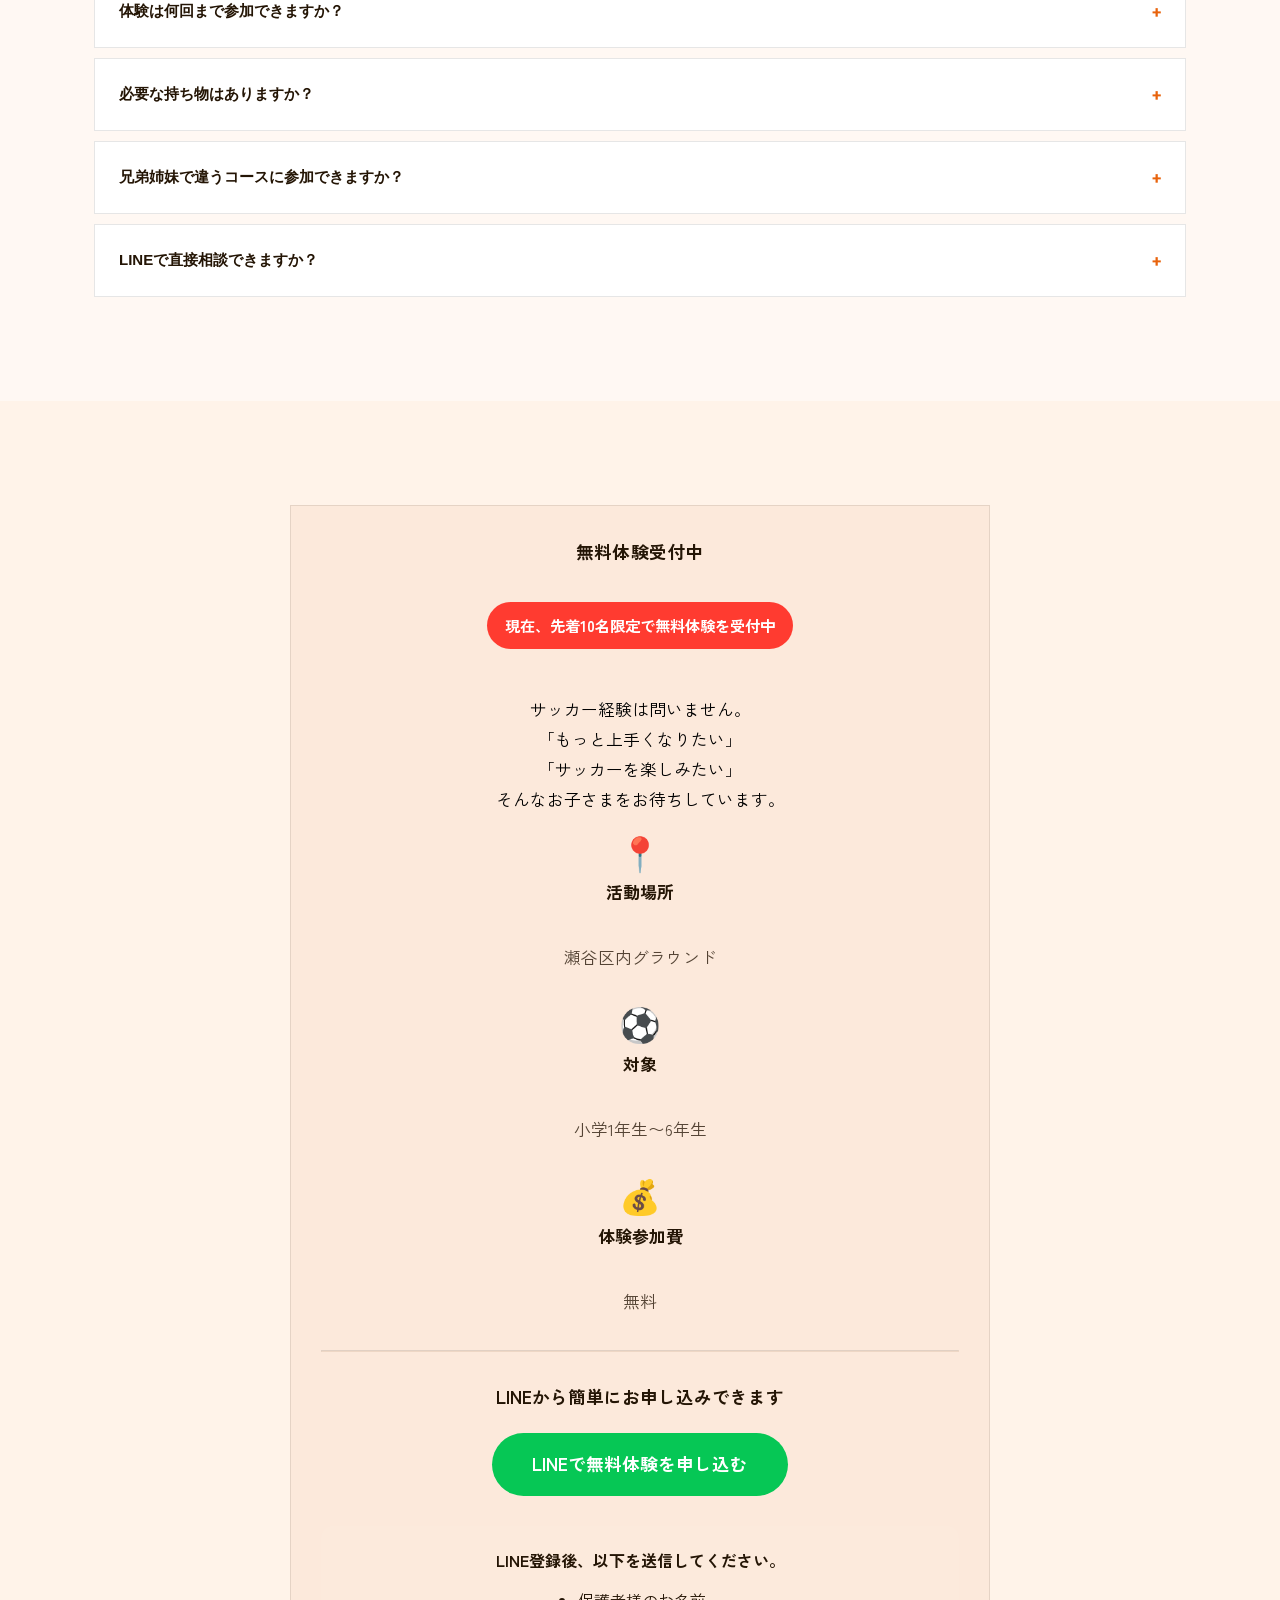
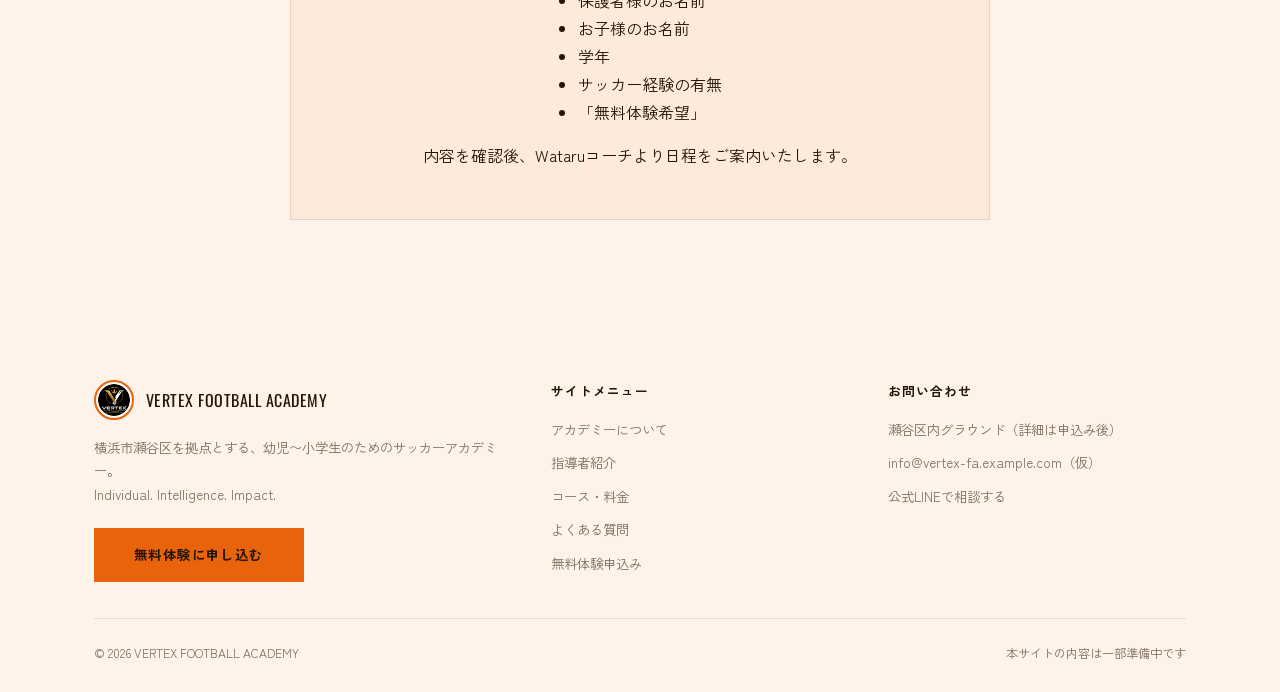
==== commit 749e67bd: "Add files via upload" ====
--- a/index.html
+++ b/index.html
@@ -153,15 +153,13 @@
   .hero-inner {
     position: relative; z-index: 2;
     width: 100%;
-    padding-block: 90px;
+    padding: 90px 24px;
     max-width: 680px;
     margin: 0 auto;
     text-align: center;
   }
 
-  .hero .eyebrow { justify-content: center; }
-
-  .hero .eyebrow { margin-bottom: 26px; opacity: 0; animation: fadeUp .8s ease forwards; animation-delay: .1s; }
+  .hero .eyebrow { display: flex; justify-content: center; margin-bottom: 26px; opacity: 0; animation: fadeUp .8s ease forwards; animation-delay: .1s; }
 
   .hero h1 {
     font-family: var(--font-display);
@@ -560,12 +558,12 @@
 <section class="hero" id="top">
   <div class="hero-bg-glow"></div>
   <img class="hero-crest" src="vertex-logo.png" alt="">
-  <div class="wrap hero-inner">
+  <div class="hero-inner">
     <div class="eyebrow">
       <svg class="bolt" viewBox="0 0 14 18" fill="none"><path d="M8 0L0 10H6L4 18L14 6H7L8 0Z" fill="#E8630C"/></svg>
       VERTEX FOOTBALL ACADEMY
     </div>
-    <h1>個の力と知性で、<br><span class="accent">頂点</span>を目指す。</h1>
+    <h1>個の力と知性で<br><span class="accent">頂点</span>を目指す。</h1>
     <p class="lead">横浜市瀬谷区を拠点に、幼児〜小学生を対象としたサッカーアカデミー。「個（Individual）」「知性（Intelligence）」「影響（Impact）」を育む指導で、ピッチの中でも外でも輝く力を育てます。</p>
     <div class="hero-actions">
       <a href="#apply" class="btn btn-primary">無料体験に申し込む</a>
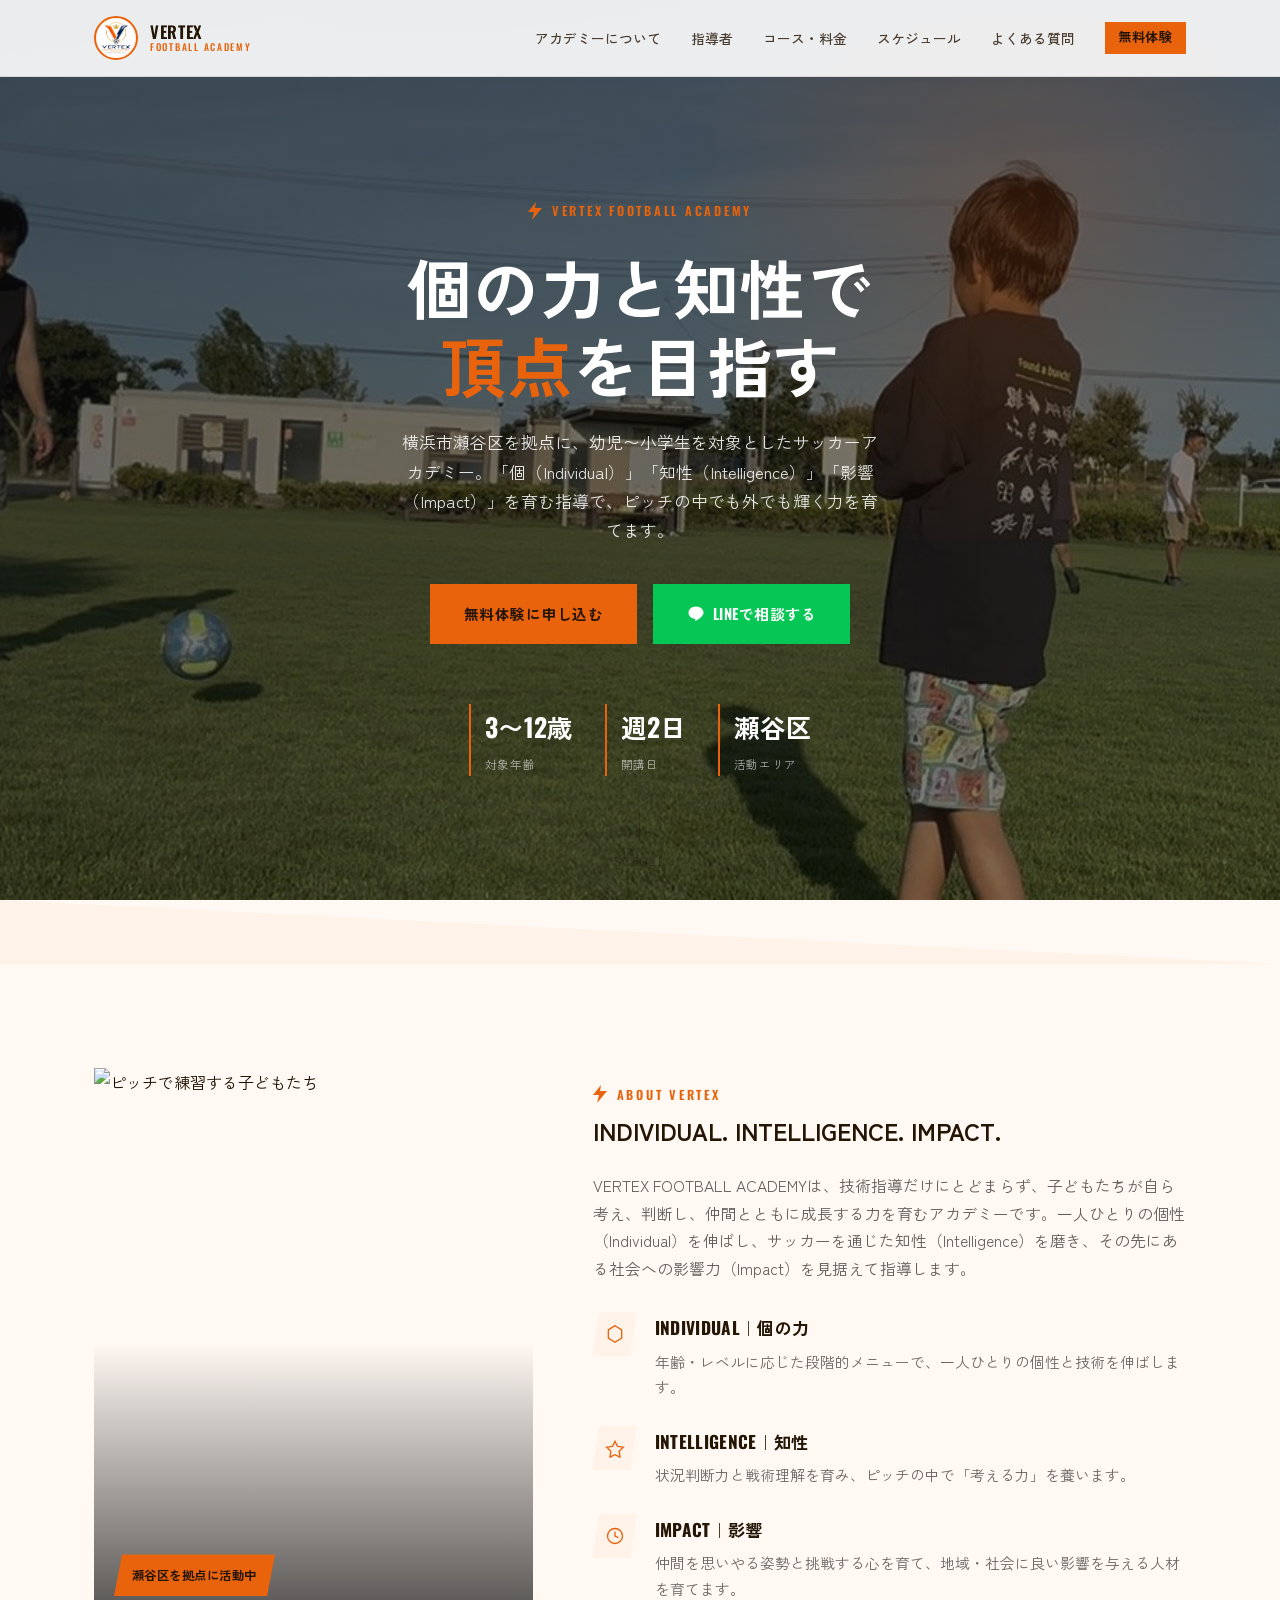
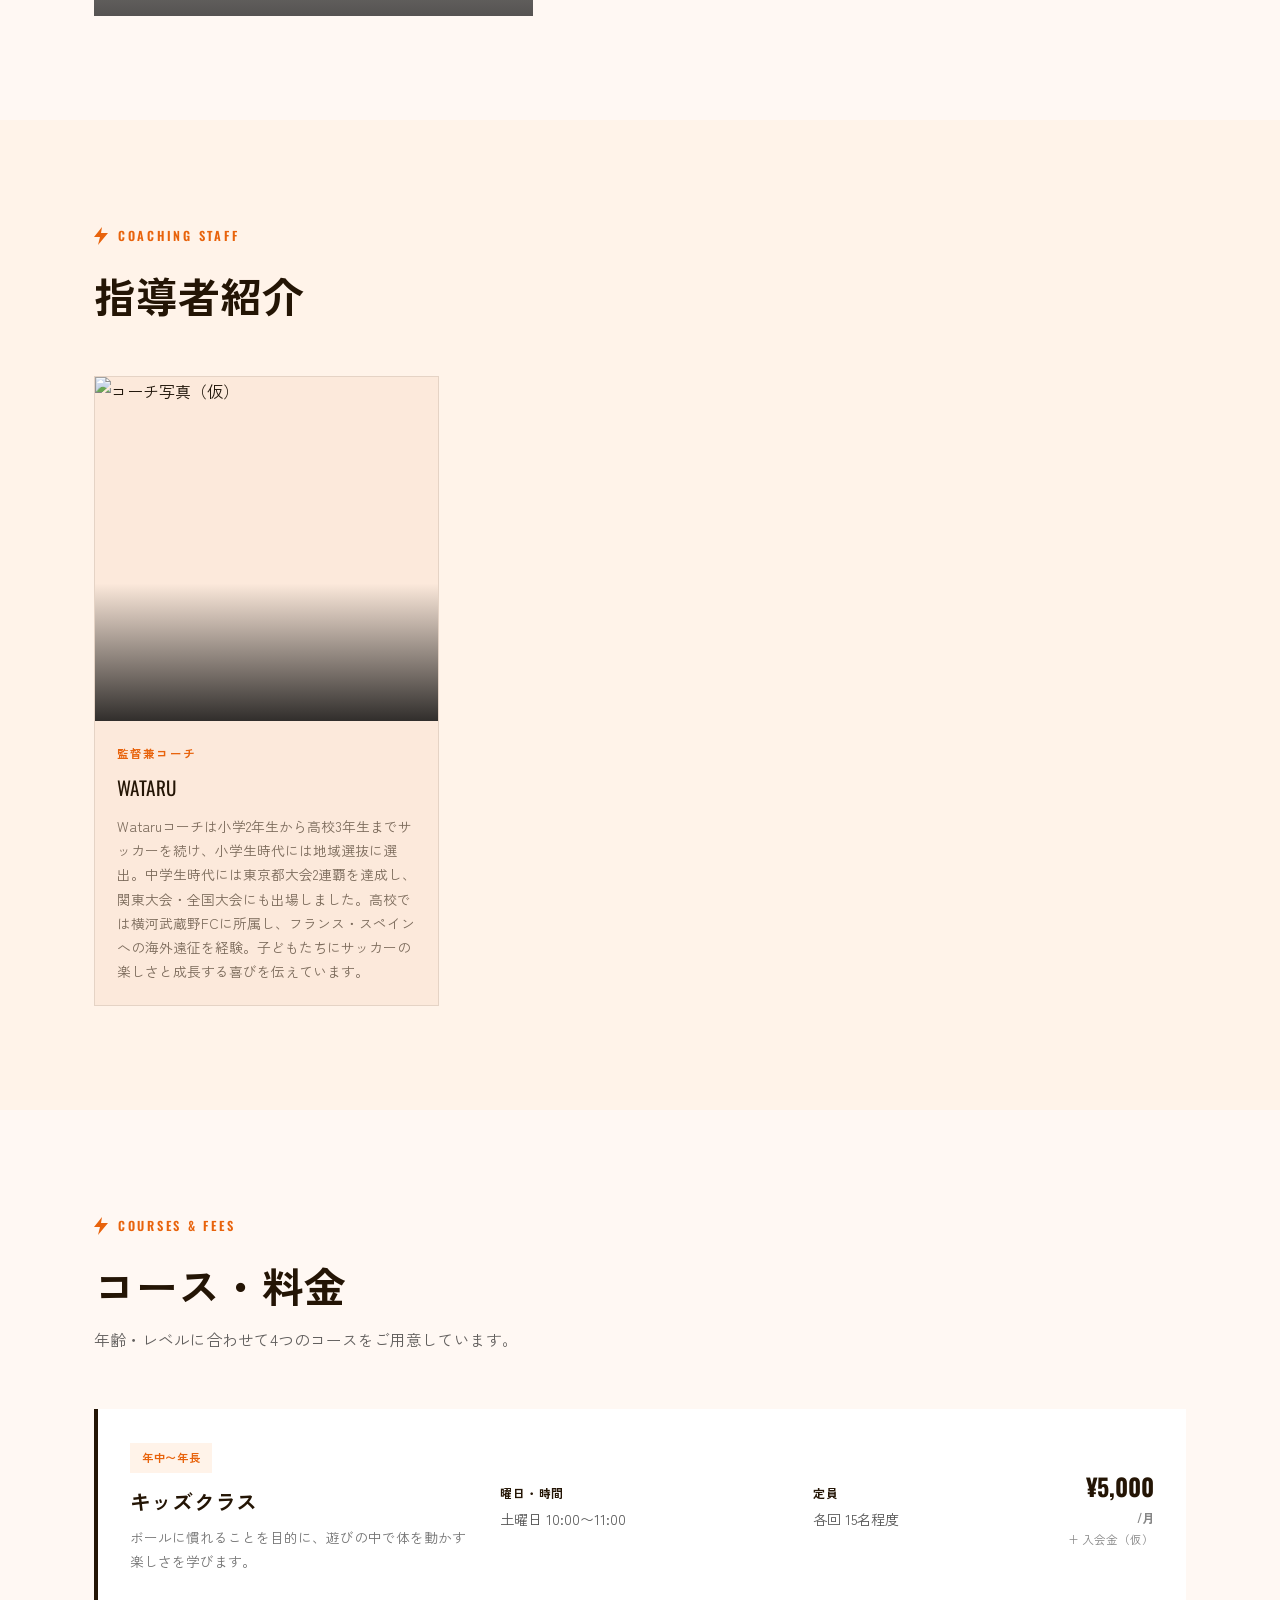
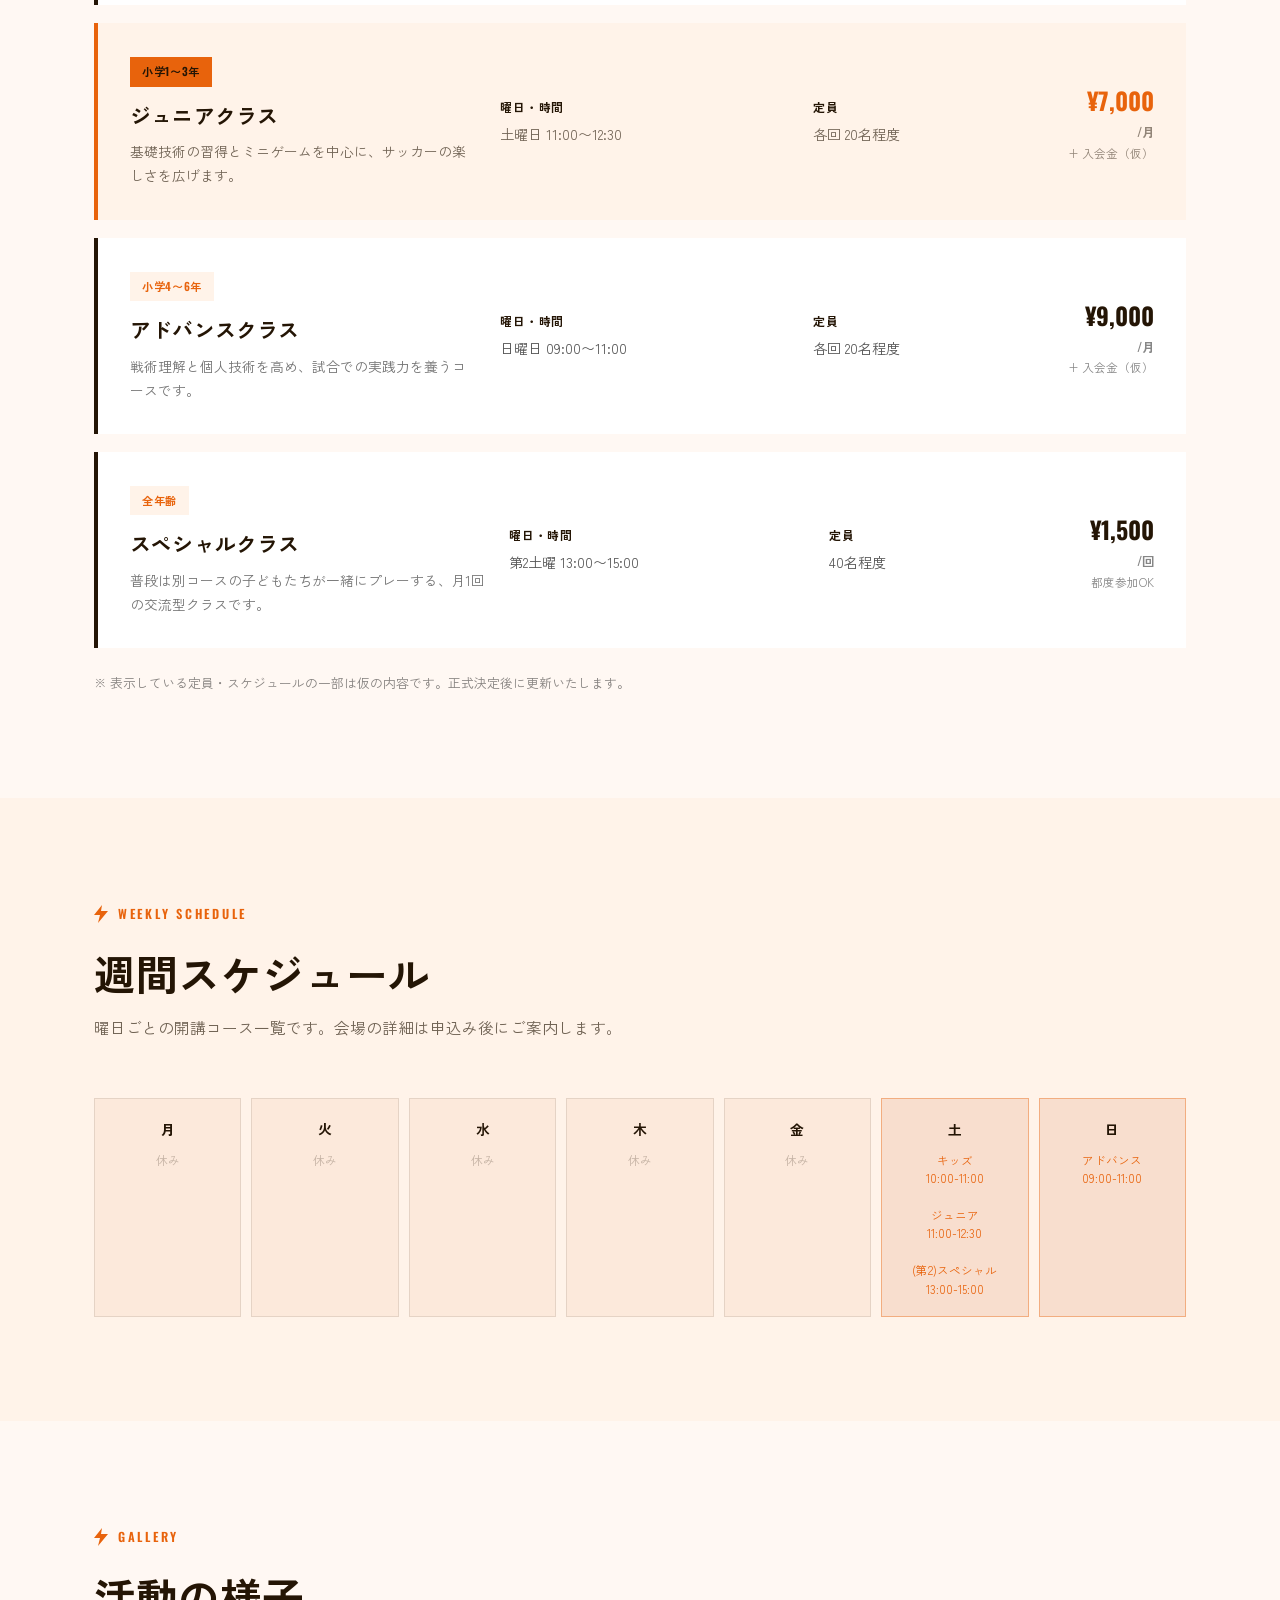
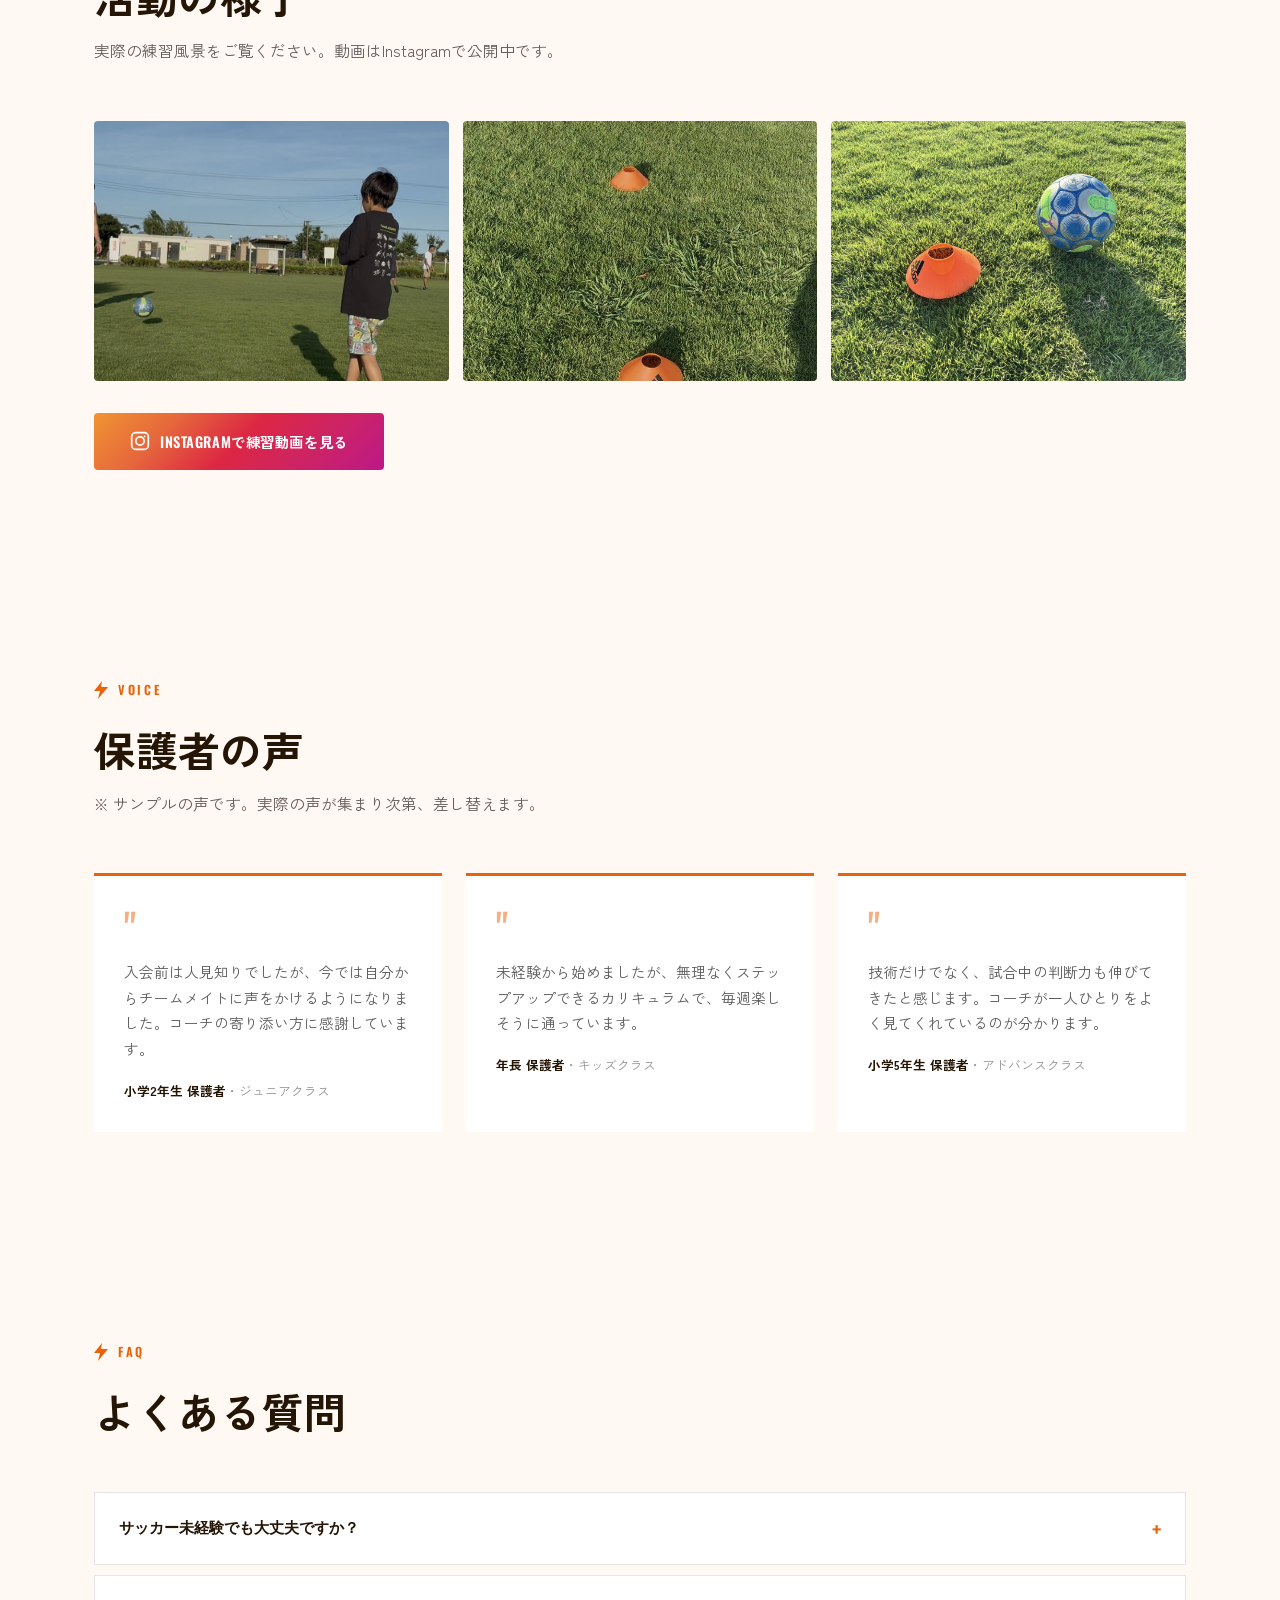
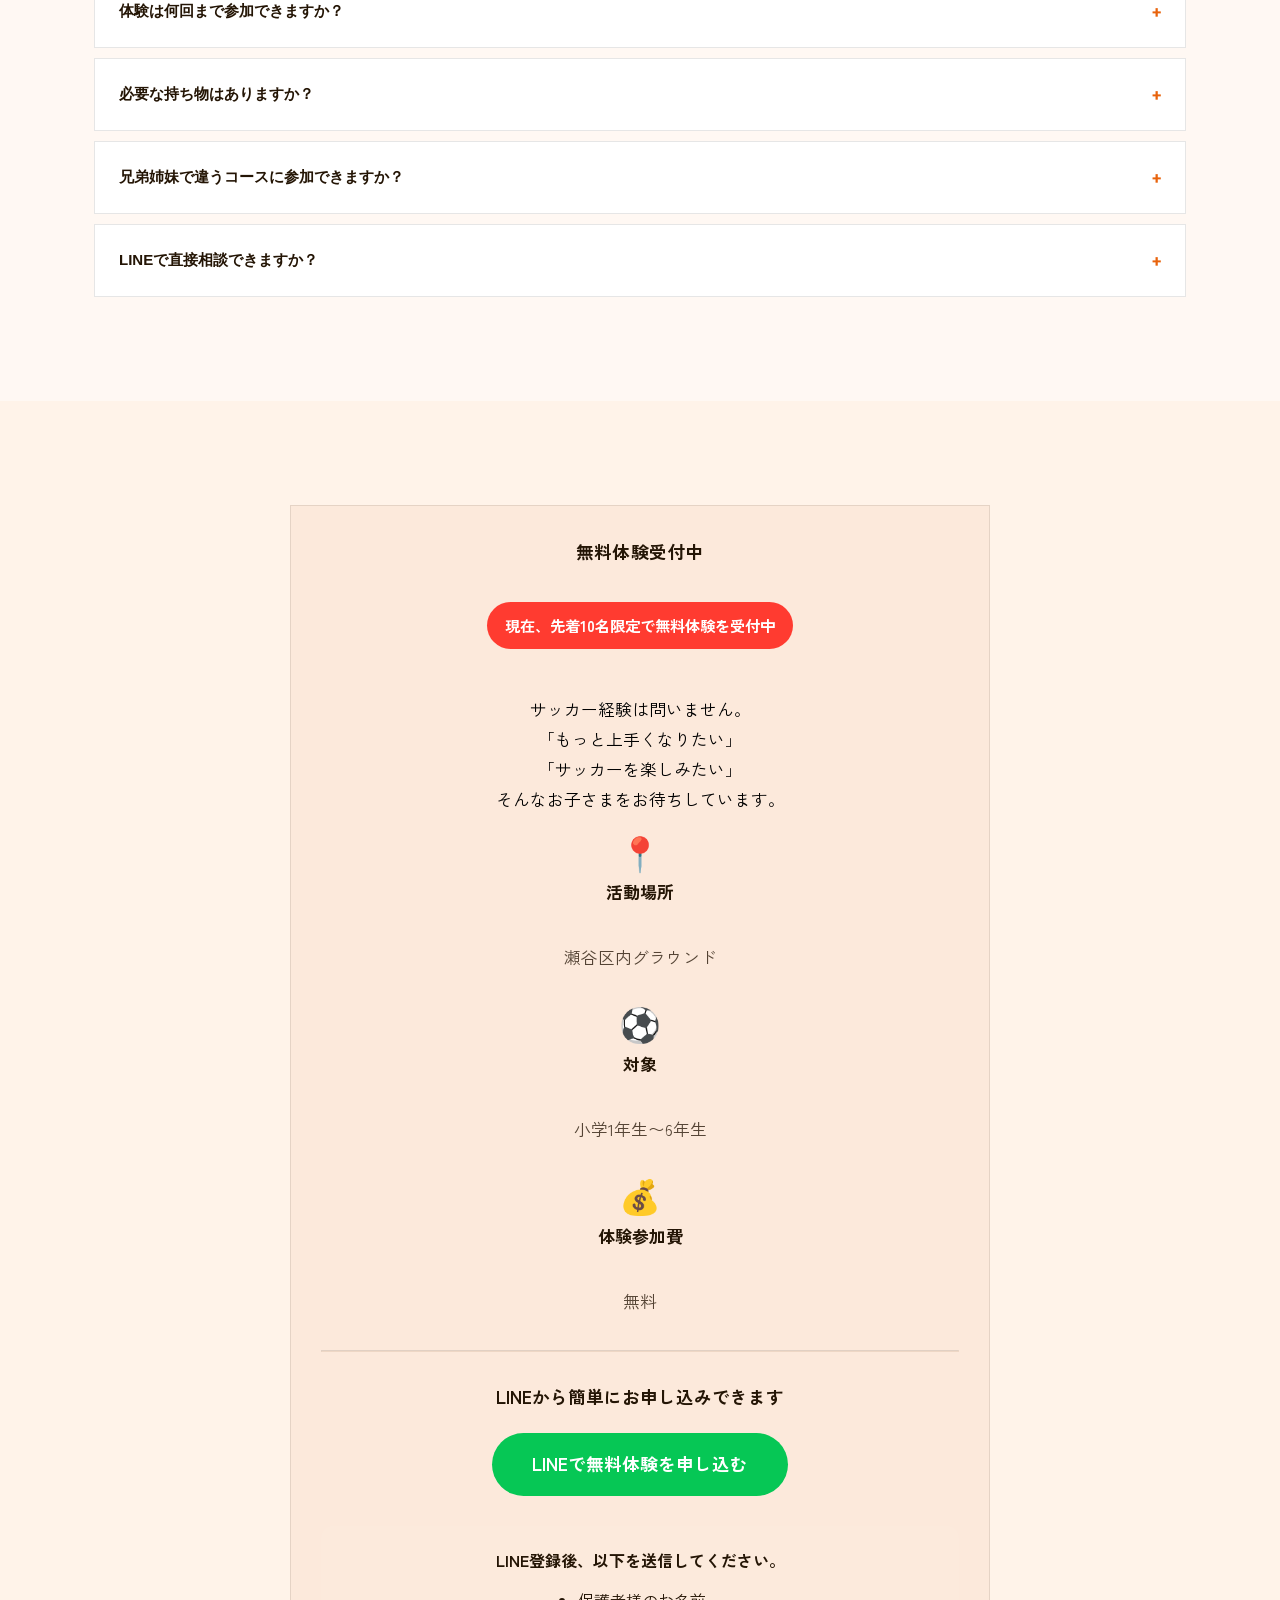
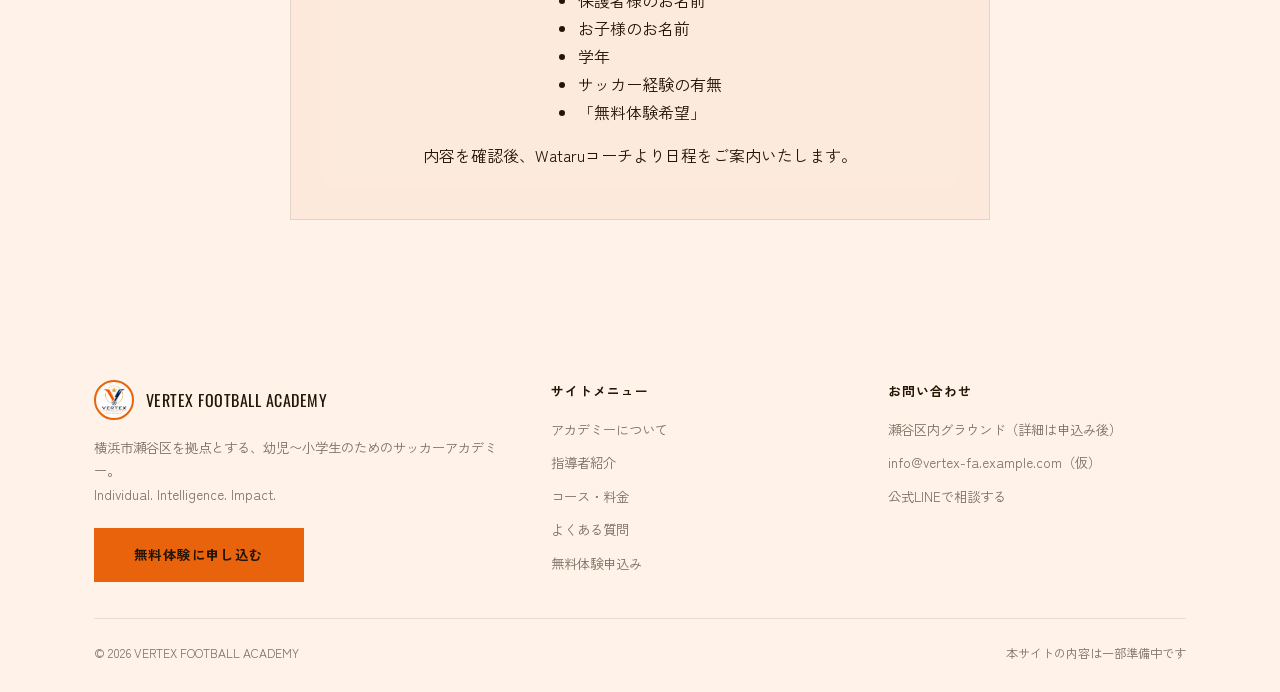
==== commit 024bddd5: "Update index.html" ====
--- a/index.html
+++ b/index.html
@@ -563,7 +563,7 @@
       <svg class="bolt" viewBox="0 0 14 18" fill="none"><path d="M8 0L0 10H6L4 18L14 6H7L8 0Z" fill="#E8630C"/></svg>
       VERTEX FOOTBALL ACADEMY
     </div>
-    <h1>個の力と知性で<br><span class="accent">頂点</span>を目指す。</h1>
+    <h1>個の力と知性で<br><span class="accent">頂点</span>を目指す</h1>
     <p class="lead">横浜市瀬谷区を拠点に、幼児〜小学生を対象としたサッカーアカデミー。「個（Individual）」「知性（Intelligence）」「影響（Impact）」を育む指導で、ピッチの中でも外でも輝く力を育てます。</p>
     <div class="hero-actions">
       <a href="#apply" class="btn btn-primary">無料体験に申し込む</a>
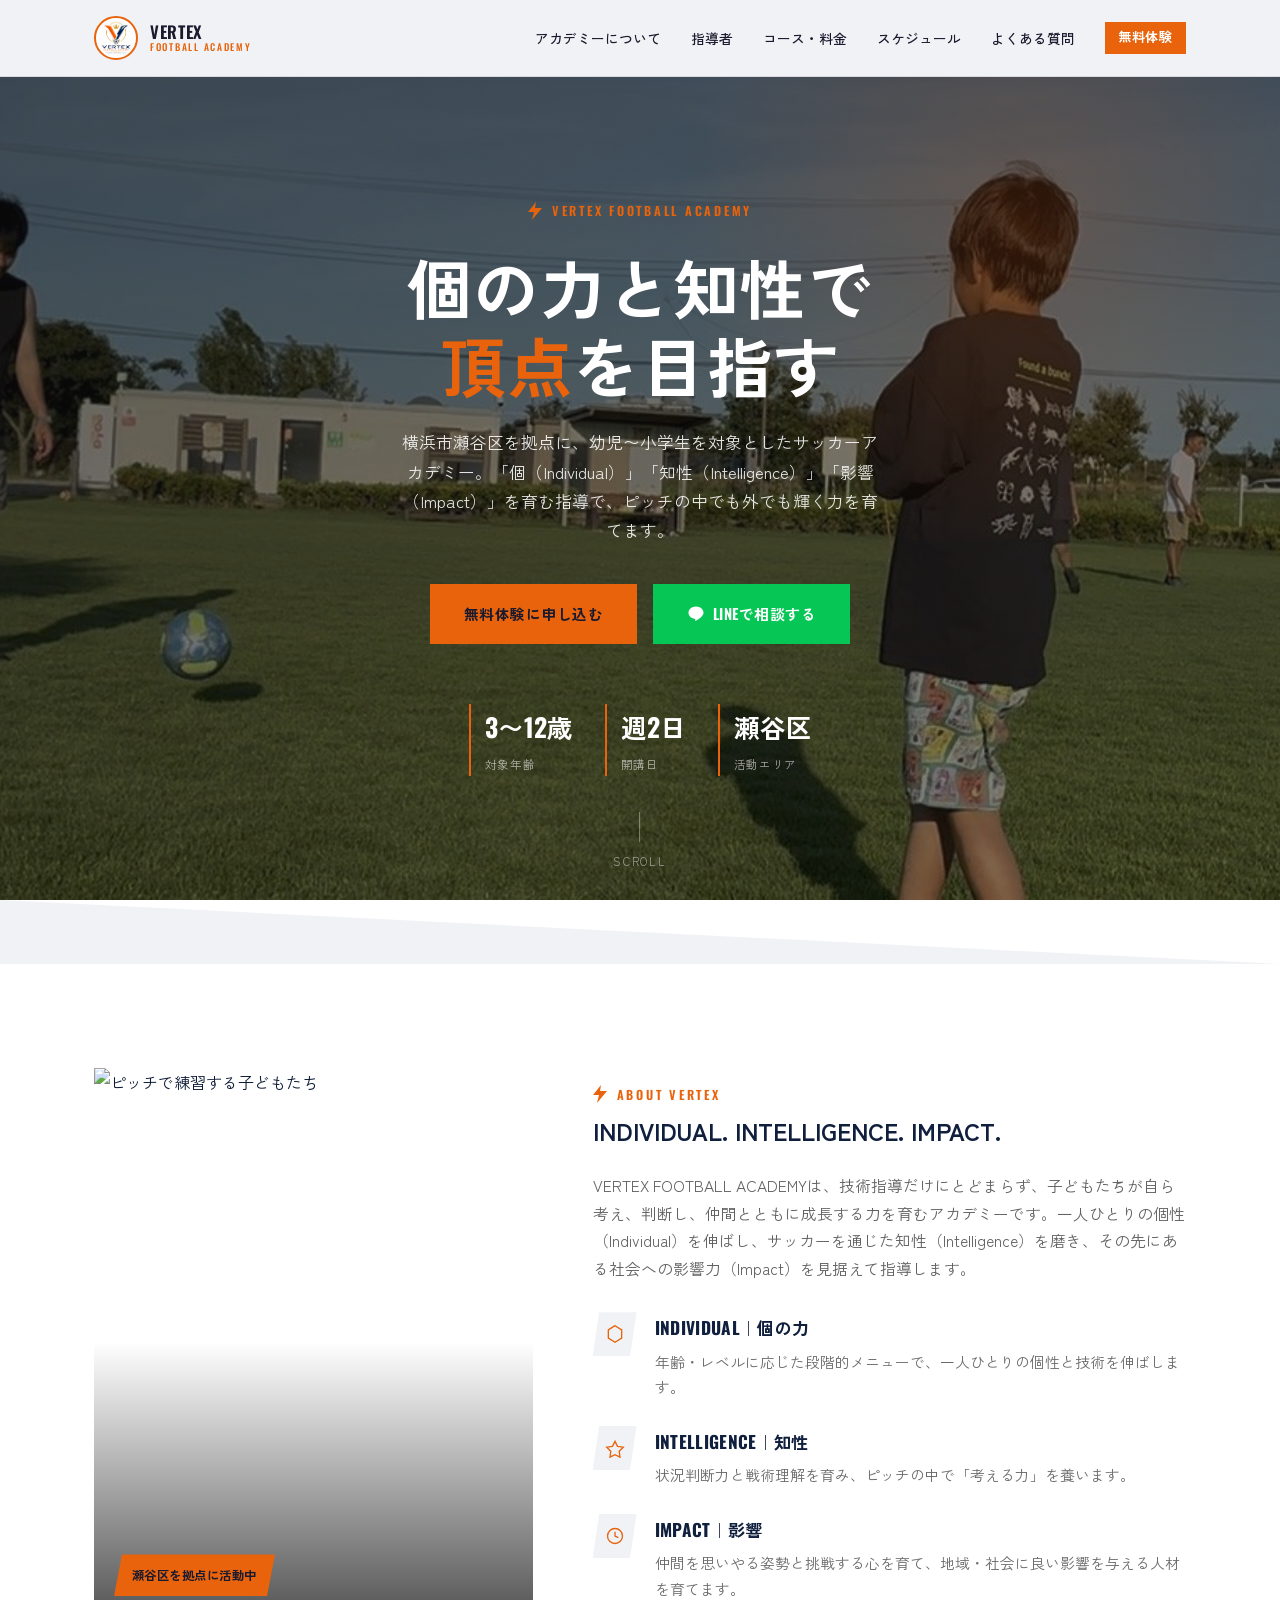
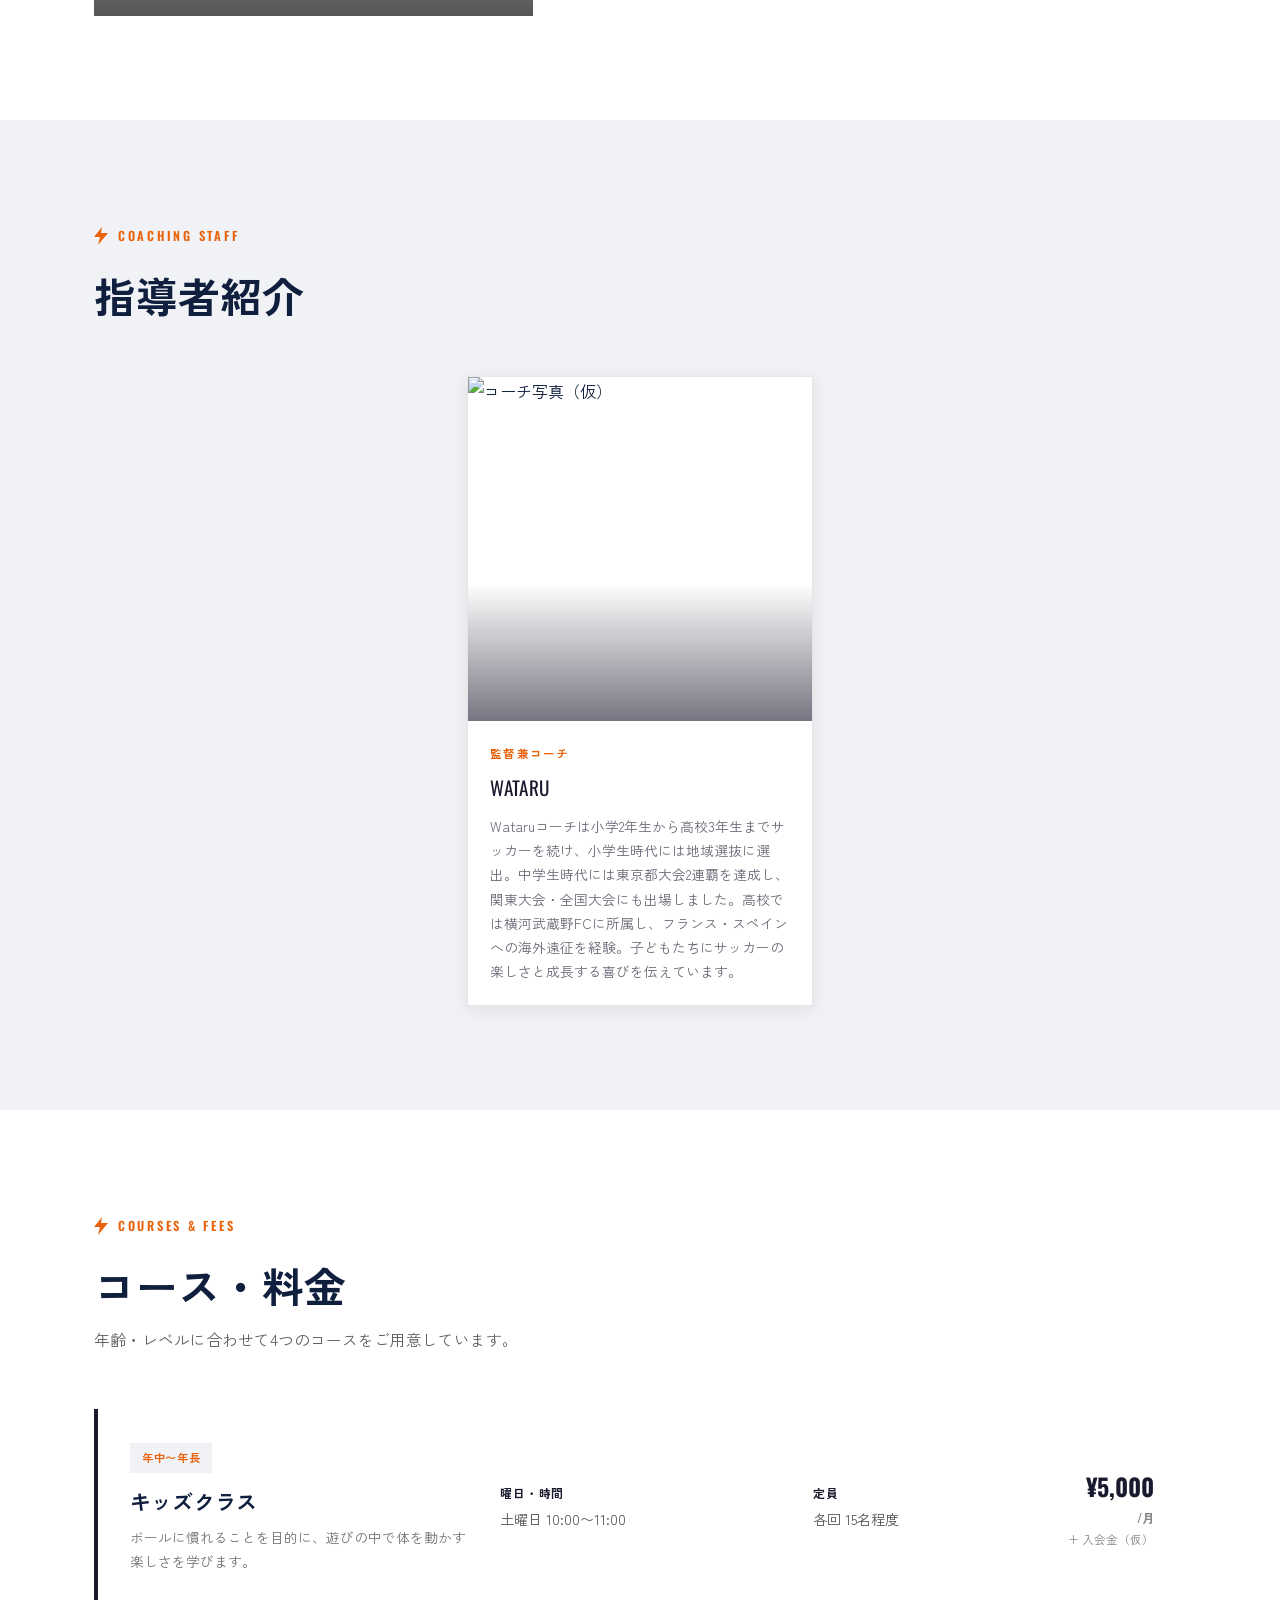
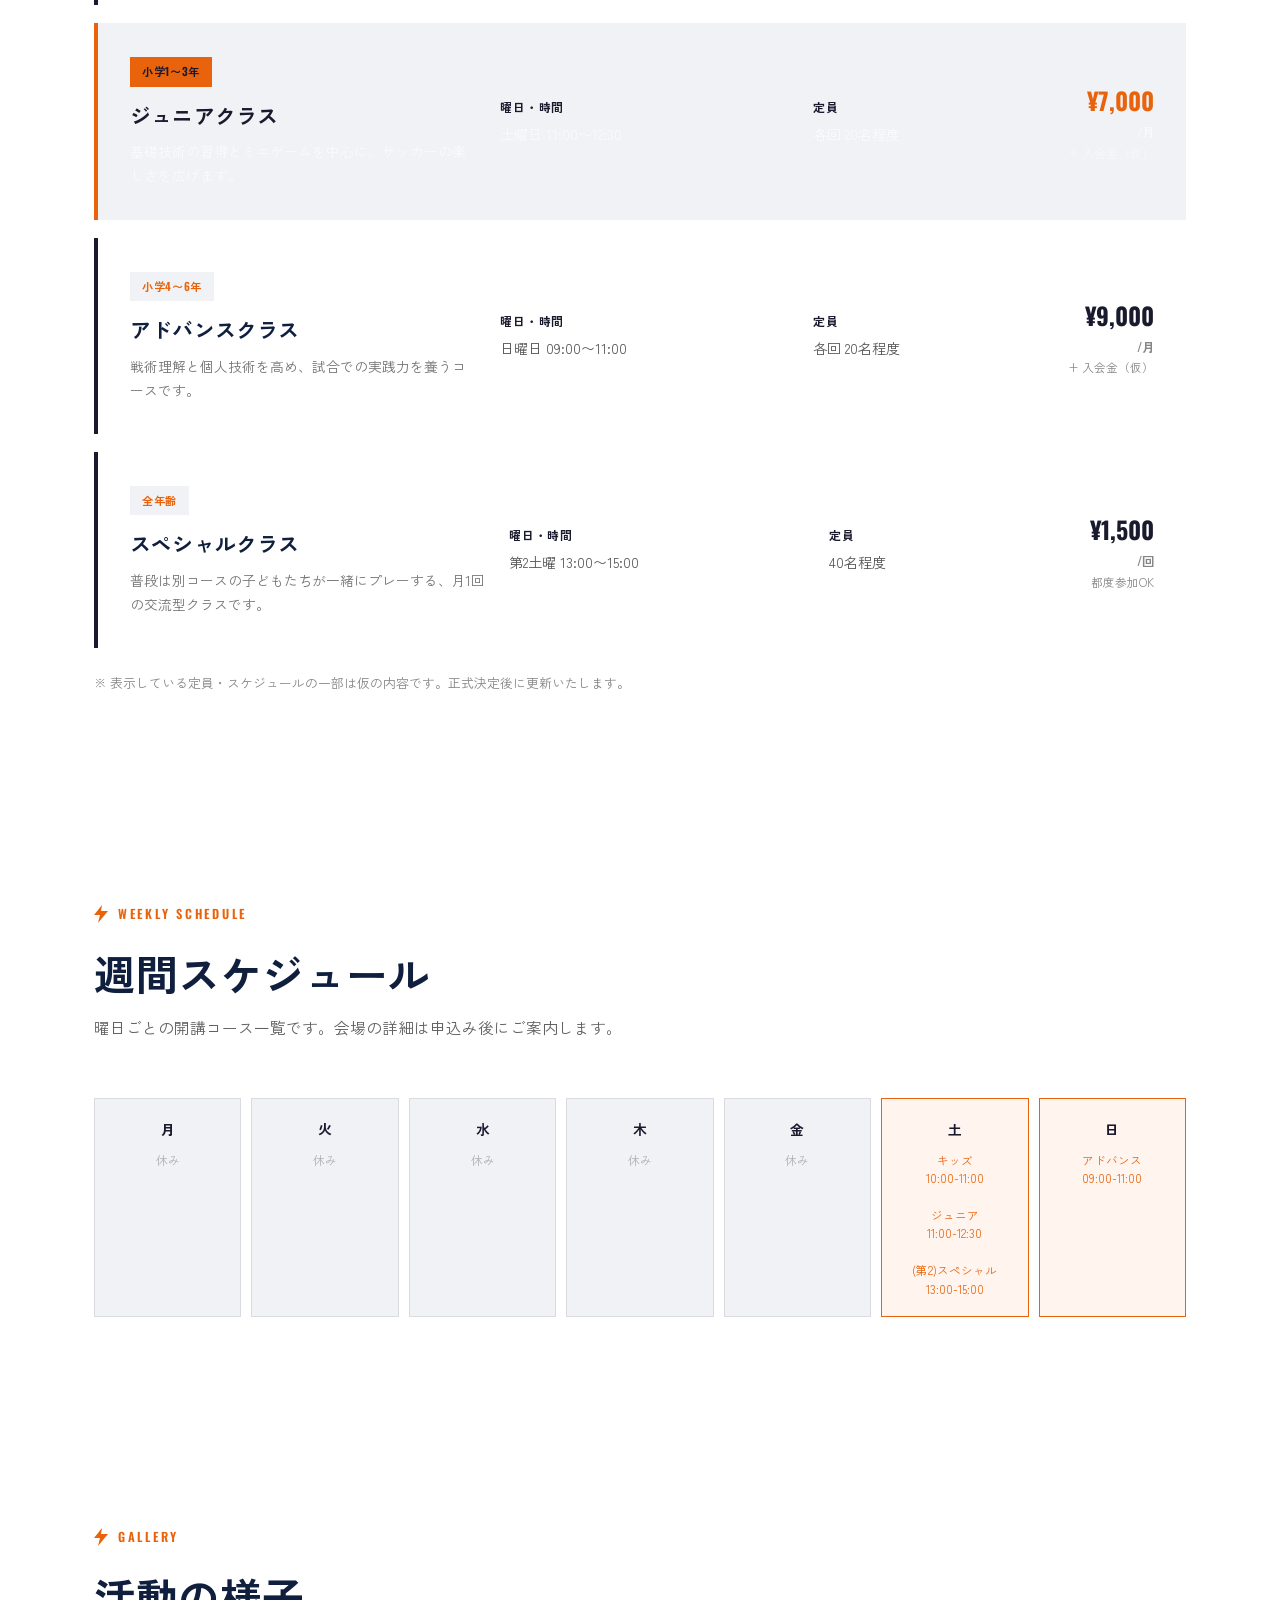
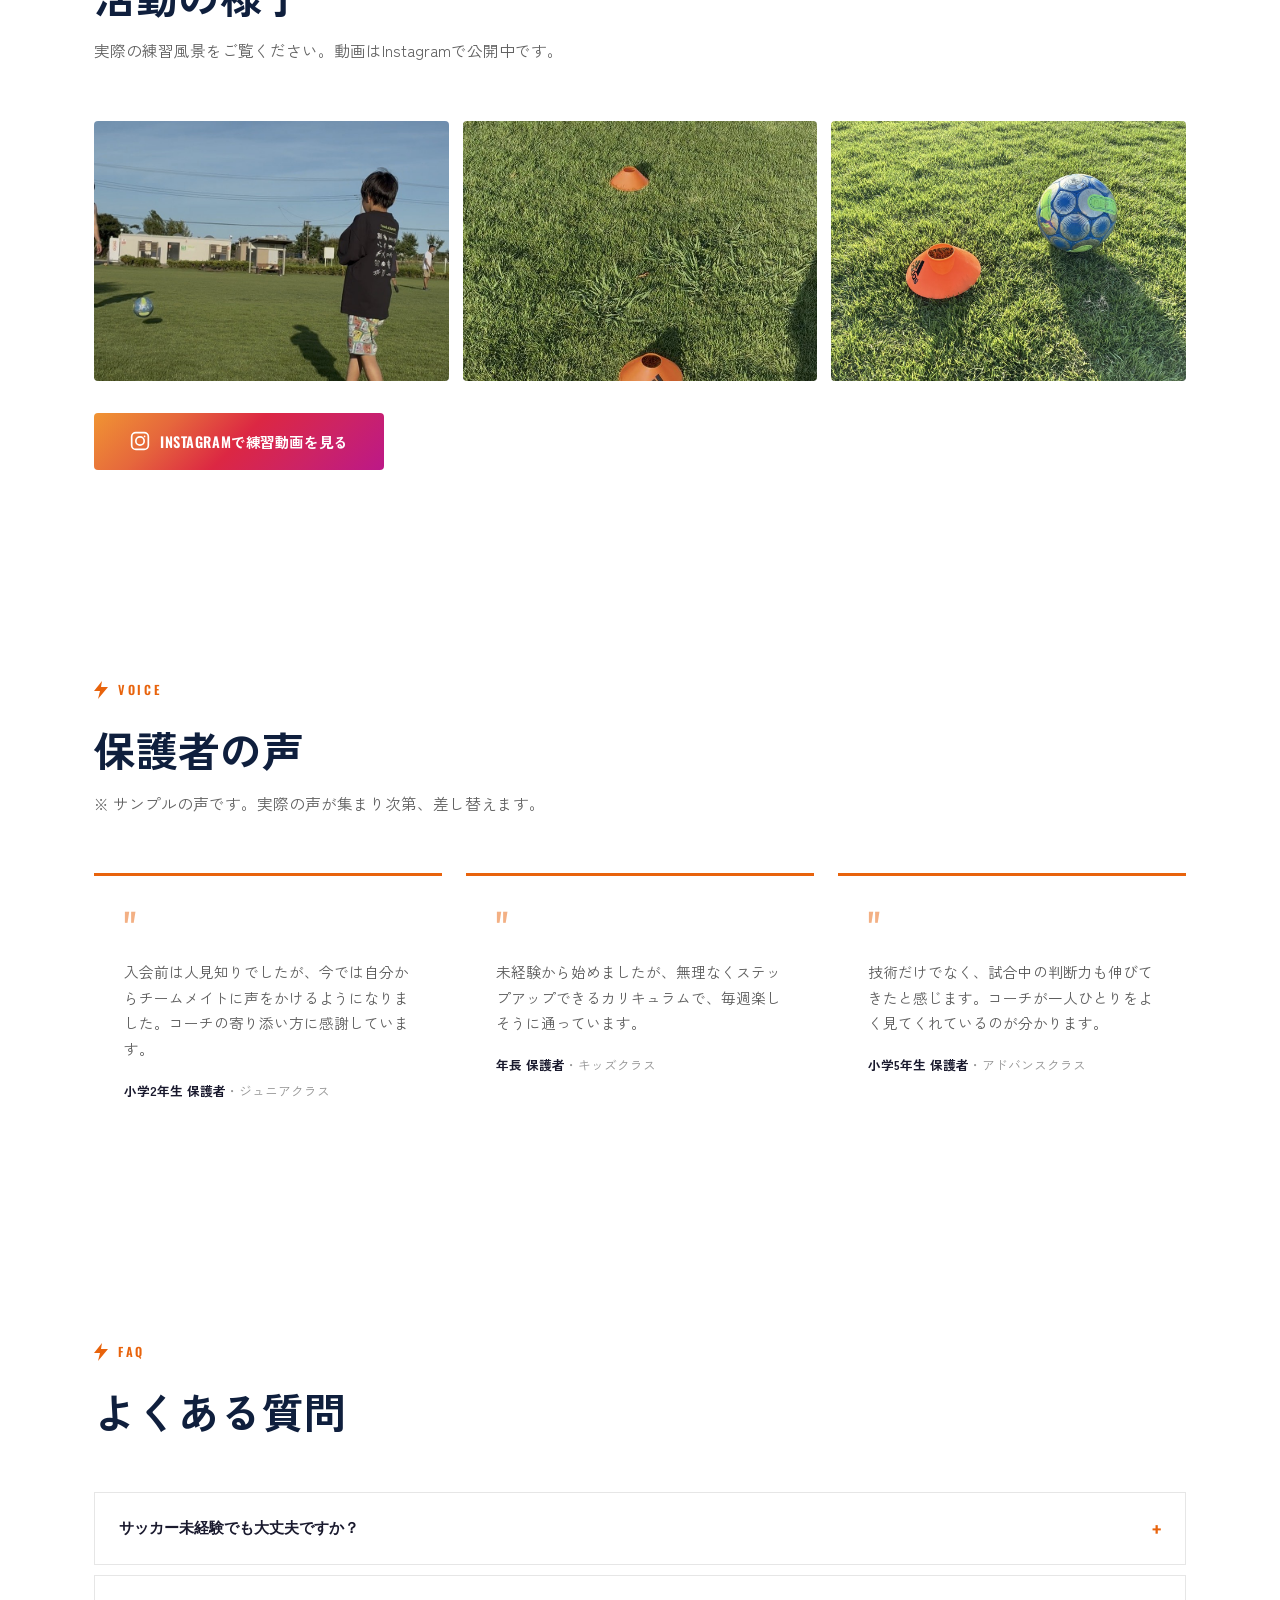
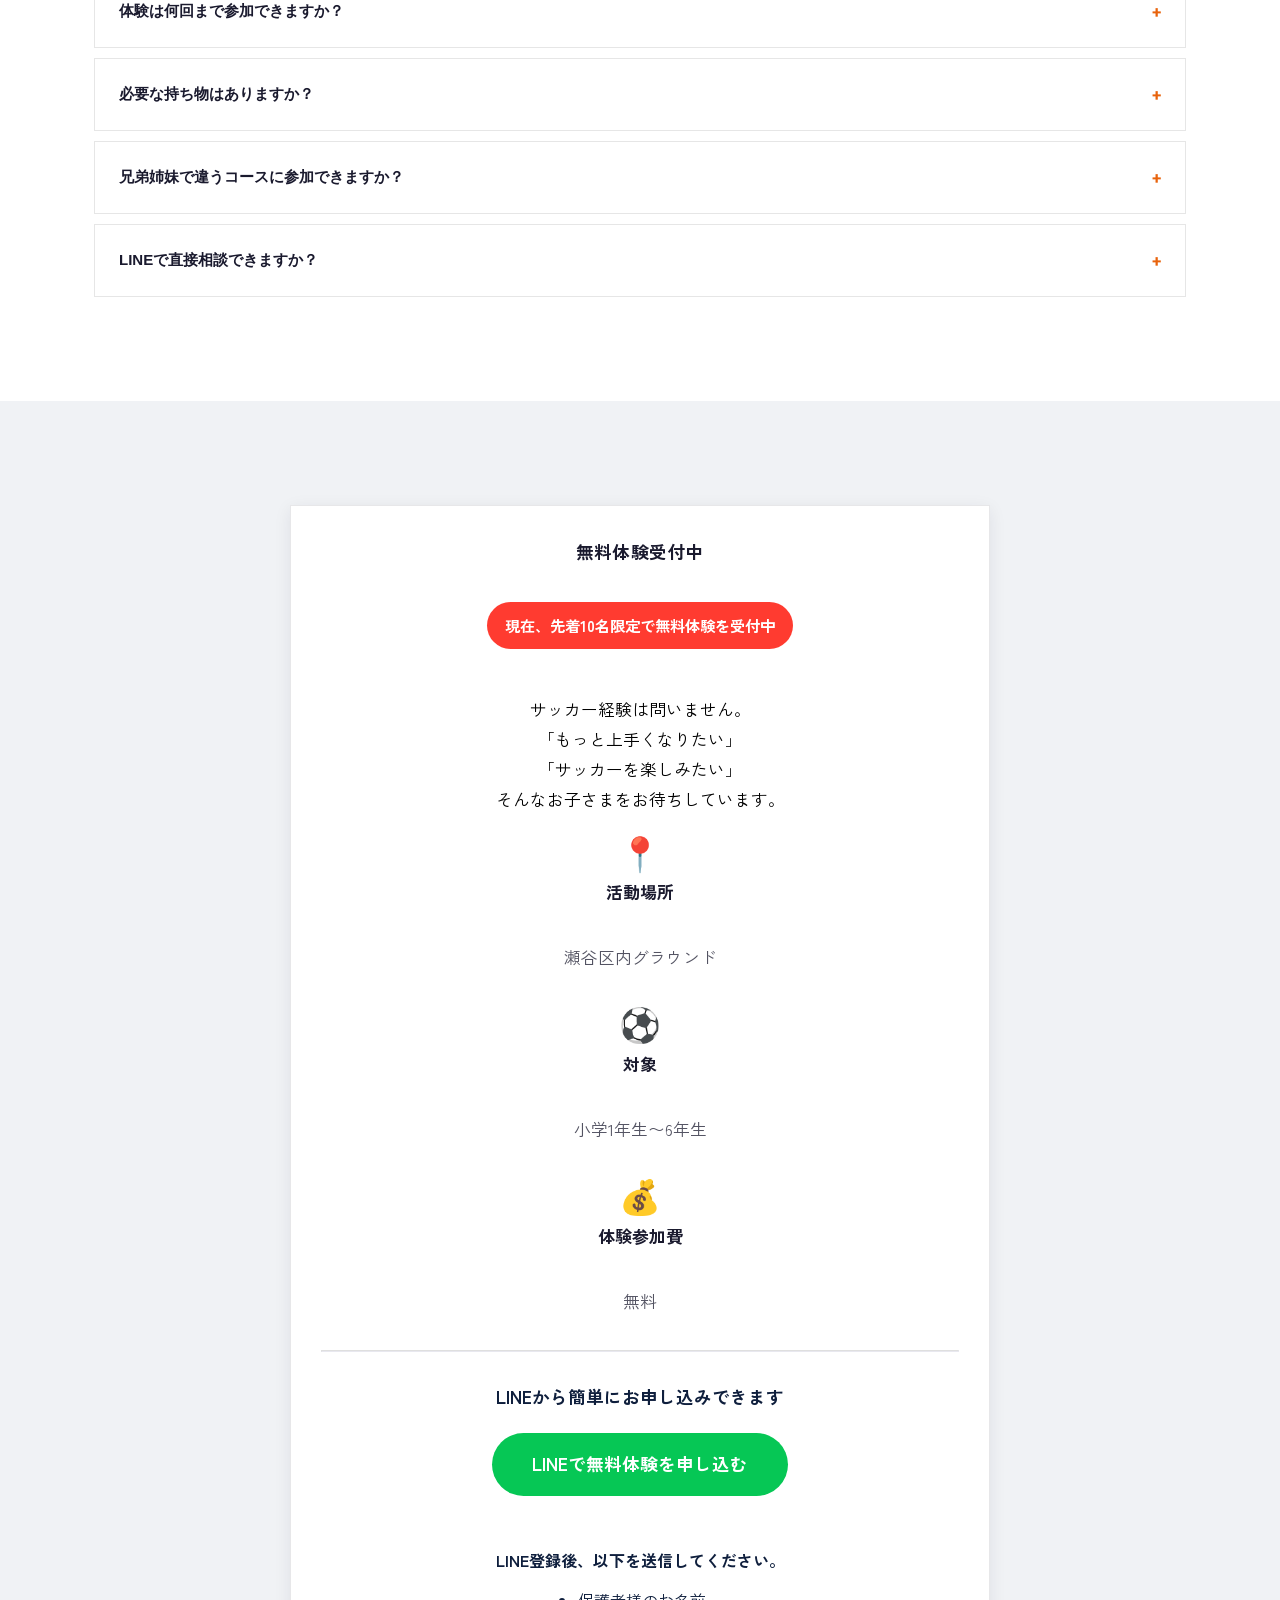
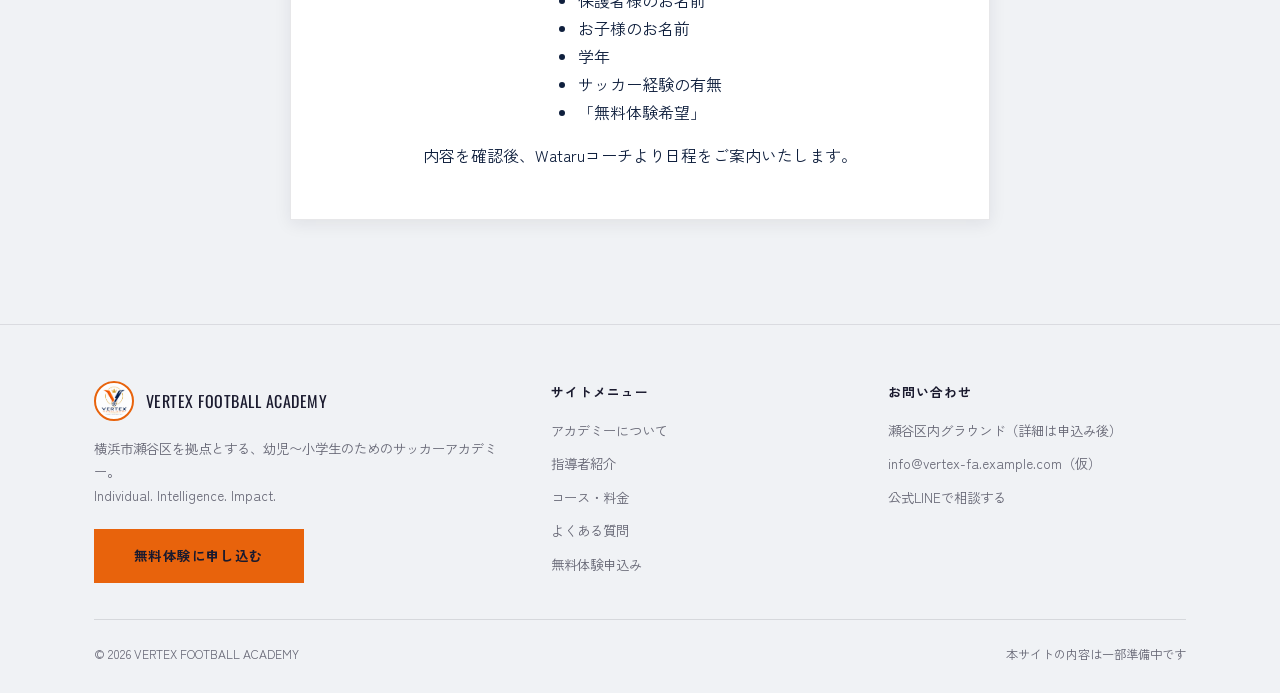
==== commit 2fed588d: "Add files via upload" ====
--- a/index.html
+++ b/index.html
@@ -18,16 +18,19 @@
 <link href="https://fonts.googleapis.com/css2?family=Oswald:wght@400;500;600;700&family=Zen+Kaku+Gothic+New:wght@400;500;700;900&display=swap" rel="stylesheet">
 <style>
   :root {
-    --ink: #241505;
-    --ink-bg: #FFF3E9;
-    --charcoal: rgba(193,68,14,0.06);
-    --charcoal-2: rgba(193,68,14,0.12);
+    --ink: #1A1A2E;
+    --ink-bg: #F0F2F5;
+    --charcoal: #E8EBF0;
+    --charcoal-2: #DDE1E8;
     --gold: #E8630C;
     --gold-light: #FF8B42;
-    --cream: #FFF8F3;
+    --gold-accent: #C8922A;
+    --orange: #E8630C;
+    --orange-light: #FF8B42;
+    --cream: #FFFFFF;
     --white: #FFFFFF;
-    --line: rgba(36,21,5,0.1);
-    --shadow: rgba(193,68,14,0.2);
+    --line: rgba(26,26,46,0.12);
+    --shadow: rgba(26,26,46,0.12);
 
     --font-display: "Oswald", "Zen Kaku Gothic New", sans-serif;
     --font-body: "Zen Kaku Gothic New", sans-serif;
@@ -39,7 +42,7 @@
   body {
     font-family: var(--font-body);
     background: var(--cream);
-    color: var(--ink);
+    color: #0F1F3D;
     line-height: 1.75;
     overflow-x: hidden;
   }
@@ -70,16 +73,16 @@
   /* ===== Header ===== */
   .site-header {
     position: fixed; top: 0; left: 0; right: 0; z-index: 100;
-    background: rgba(255,255,255,0.9);
+    background: #F0F2F5;
     backdrop-filter: blur(10px);
-    border-bottom: 1px solid var(--line);
+    border-bottom: 1px solid rgba(26,26,46,0.1);
   }
   .header-inner {
     display: flex; align-items: center; justify-content: space-between;
     height: 76px;
   }
   .brand { display: flex; align-items: center; gap: 12px; }
-  .brand img { width: 44px; height: 44px; border-radius: 50%; border: 2px solid var(--gold); background: var(--cream); padding: 2px; }
+  .brand img { width: 44px; height: 44px; border-radius: 50%; border: 2px solid var(--gold); background: var(--white); padding: 2px; }
   .brand-text {
     font-family: var(--font-display);
     font-weight: 600;
@@ -97,7 +100,7 @@
   }
 
   .nav-links { display: flex; gap: 30px; font-size: 0.86rem; font-weight: 500; }
-  .nav-links a { color: rgba(36,21,5,0.82); position: relative; padding: 4px 0; }
+  .nav-links a { color: var(--ink); position: relative; padding: 4px 0; }
   .nav-links a::after {
     content: ""; position: absolute; left: 0; bottom: -2px; width: 0%; height: 2px;
     background: var(--gold); transition: width .25s ease;
@@ -107,7 +110,7 @@
 
   .nav-cta {
     background: var(--gold);
-    color: var(--ink) !important;
+    color: var(--white) !important;
     padding: 11px 24px;
     font-weight: 700;
     font-size: 0.82rem;
@@ -200,7 +203,7 @@
   .btn-primary:hover { background: var(--gold-light); transform: translateY(-2px); box-shadow: 0 12px 28px rgba(232,99,12,0.3); }
   .btn-line { background: #06C755; color: var(--white); }
   .btn-line:hover { background: #05b34c; transform: translateY(-2px); }
-  .btn-outline { border: 1px solid rgba(36,21,5,0.35); color: var(--ink); }
+  .btn-outline { border: 1px solid rgba(255,255,255,0.35); color: var(--ink); }
   .btn-outline:hover { border-color: var(--gold); color: var(--gold); }
 
   .hero-stats { display: flex; gap: 32px; margin-top: 60px; justify-content: center; opacity: 0; animation: fadeUp .8s ease forwards; animation-delay: .7s; }
@@ -213,12 +216,12 @@
 
   .scroll-cue {
     position: absolute; bottom: 28px; left: 50%; transform: translateX(-50%);
-    color: rgba(36,21,5,0.5);
+    color: rgba(255,255,255,0.5);
     font-size: 0.7rem; letter-spacing: 0.16em;
     display: flex; flex-direction: column; align-items: center; gap: 10px;
     z-index: 2;
   }
-  .scroll-cue .line { width: 1px; height: 30px; background: rgba(36,21,5,0.4); }
+  .scroll-cue .line { width: 1px; height: 30px; background: rgba(255,255,255,0.4); }
 
   /* ===== Section shared ===== */
   section { position: relative; }
@@ -227,14 +230,14 @@
   .section-head h2 {
     font-family: var(--font-display);
     font-size: clamp(1.9rem, 3.4vw, 2.6rem);
-    color: var(--ink);
+    color: #0F1F3D;
     text-transform: uppercase;
     margin-top: 16px;
     line-height: 1.25;
   }
   .section-head p { margin-top: 16px; color: rgba(13,13,13,0.65); font-size: 0.98rem; }
-  .on-dark .section-head h2 { color: var(--ink); }
-  .on-dark .section-head p { color: rgba(36,21,5,0.65); }
+  .on-dark .section-head h2 { color: #ffffff; }
+  .on-dark .section-head p { color: rgba(255,255,255,0.65); }
 
   .reveal { opacity: 0; transform: translateY(28px); transition: opacity .7s ease, transform .7s ease; }
   .reveal.in-view { opacity: 1; transform: translateY(0); }
@@ -277,20 +280,21 @@
   .pillar-item p { font-size: 0.92rem; color: rgba(13,13,13,0.62); }
 
   /* ===== Coach ===== */
-  .coach { background: var(--ink-bg); }
-  .coach-grid { display: grid; grid-template-columns: repeat(3, 1fr); gap: 28px; }
-  .coach-card { background: var(--charcoal); transition: transform .3s ease; border: 1px solid var(--line); }
+  .coach { background: #F0F2F5; }
+  .coach-grid { display: grid; grid-template-columns: repeat(3, 1fr); gap: 28px; justify-items: center; }
+  .coach-grid .coach-card:only-child { max-width: 360px; width: 100%; grid-column: 2; }
+  .coach-card { background: var(--white); transition: transform .3s ease; border: 1px solid rgba(26,26,46,0.1); box-shadow: 0 4px 16px rgba(26,26,46,0.08); }
   .coach-card:hover { transform: translateY(-6px); }
   .coach-photo { aspect-ratio: 1; overflow: hidden; position: relative; }
-  .coach-photo img { width: 100%; height: 100%; object-fit: cover; filter: grayscale(0.3); }
+  .coach-photo img { width: 100%; height: 100%; object-fit: cover; }
   .coach-photo::after {
     content: ""; position: absolute; inset: 0;
-    background: linear-gradient(180deg, transparent 60%, rgba(13,13,13,0.85) 100%);
+    background: linear-gradient(180deg, transparent 60%, rgba(26,26,46,0.6) 100%);
   }
   .coach-body { padding: 22px; }
   .coach-role { color: var(--gold); font-size: 0.72rem; font-weight: 700; letter-spacing: 0.1em; text-transform: uppercase; margin-bottom: 8px; }
   .coach-name { font-family: var(--font-display); color: var(--ink); font-size: 1.2rem; letter-spacing: 0.02em; margin-bottom: 10px; text-transform: uppercase; }
-  .coach-desc { font-size: 0.86rem; color: rgba(36,21,5,0.6); }
+  .coach-desc { font-size: 0.86rem; color: rgba(26,26,46,0.65); }
 
   /* ===== Courses ===== */
   .courses { background: var(--cream); }
@@ -310,9 +314,9 @@
   .course-card.is-featured .course-title-wrap h3,
   .course-card.is-featured .course-meta strong { color: var(--ink); }
   .course-card.is-featured .course-title-wrap p,
-  .course-card.is-featured .course-meta { color: rgba(36,21,5,0.65); }
+  .course-card.is-featured .course-meta { color: rgba(255,255,255,0.65); }
   .course-card.is-featured .course-price strong { color: var(--gold); }
-  .course-card.is-featured .course-price span { color: rgba(36,21,5,0.5); }
+  .course-card.is-featured .course-price span { color: rgba(255,255,255,0.5); }
 
   .course-tag {
     display: inline-block;
@@ -336,13 +340,13 @@
   .course-note { margin-top: 24px; font-size: 0.8rem; color: rgba(13,13,13,0.5); }
 
   /* ===== Schedule ===== */
-  .schedule { background: var(--ink-bg); }
+  .schedule { background: var(--white); }
   .week-grid { display: grid; grid-template-columns: repeat(7, 1fr); gap: 10px; }
-  .day-col { background: var(--charcoal); border: 1px solid var(--line); padding: 18px 10px; text-align: center; min-height: 150px; }
-  .day-col.active { border-color: rgba(232,99,12,0.4); background: var(--charcoal-2); }
+  .day-col { background: #F0F2F5; border: 1px solid rgba(26,26,46,0.1); padding: 18px 10px; text-align: center; min-height: 150px; }
+  .day-col.active { border-color: var(--gold); background: #FFF4EE; }
   .day-name { color: var(--ink); font-family: var(--font-display); font-weight: 600; font-size: 0.86rem; margin-bottom: 10px; text-transform: uppercase; }
   .day-class { color: var(--gold); font-size: 0.72rem; line-height: 1.6; }
-  .day-class.empty { color: rgba(36,21,5,0.25); }
+  .day-class.empty { color: rgba(26,26,46,0.3); }
 
   /* ===== Gallery ===== */
   .gallery { background: var(--cream); }
@@ -406,14 +410,14 @@
   .faq-a-inner { padding: 0 24px 20px; font-size: 0.88rem; color: rgba(13,13,13,0.65); }
 
   /* ===== Apply ===== */
-  .apply { background: var(--ink-bg); }
+  .apply { background: #F0F2F5; }
   .apply-grid { display: grid; grid-template-columns: 0.85fr 1.15fr; gap: 48px; }
 
-  .apply-info-card { background: var(--charcoal); border: 1px solid var(--line); padding: 30px; }
+  .apply-info-card { background: var(--white); border: 1px solid rgba(26,26,46,0.1); padding: 30px; box-shadow: 0 4px 16px rgba(26,26,46,0.08); }
   .apply-info-card h3 { font-family: var(--font-display); color: var(--ink); font-size: 1.1rem; text-transform: uppercase; margin-bottom: 20px; letter-spacing: 0.02em; }
   .apply-info-item { display: flex; flex-direction: column; align-items: center; gap: 6px; margin: 0 auto 34px; text-align: center; max-width: 420px; }
   .apply-info-item .ico { color: var(--gold); font-family: var(--font-display); font-weight: 700; font-size: 2.1rem; line-height: 1; margin-bottom: 4px; }
-  .apply-info-item div { color: rgba(36,21,5,0.78); font-size: 1.05rem; }
+  .apply-info-item div { color: rgba(26,26,46,0.75); font-size: 1.05rem; }
   .apply-info-item strong { display: block; color: var(--ink); font-size: 1.05rem; margin-bottom: 6px; }
 
   .line-banner {
@@ -454,7 +458,7 @@
   .form-note-banner { background: rgba(232,99,12,0.12); border: 1px solid rgba(232,99,12,0.35); color: #6b4710; font-size: 0.78rem; padding: 10px 14px; margin-bottom: 20px; }
 
   /* ===== Footer ===== */
-  footer { background: var(--ink-bg); color: rgba(36,21,5,0.6); padding: 56px 0 28px; }
+  footer { background: #F0F2F5; color: rgba(26,26,46,0.65); padding: 56px 0 28px; border-top: 1px solid rgba(26,26,46,0.1); }
   .footer-grid { display: grid; grid-template-columns: 1.4fr 1fr 1fr; gap: 40px; padding-bottom: 36px; border-bottom: 1px solid var(--line); }
   .footer-brand { display: flex; align-items: center; gap: 12px; margin-bottom: 16px; }
   .footer-brand img { width: 40px; height: 40px; border-radius: 50%; border: 2px solid var(--gold); background: var(--cream); padding: 2px; }
@@ -621,7 +625,7 @@
 </section>
 
 <!-- ============ COACH ============ -->
-<section class="coach section-pad on-dark" id="coach">
+<section class="coach section-pad" id="coach">
   <div class="wrap">
     <div class="section-head reveal">
       <div class="eyebrow">
@@ -704,7 +708,7 @@
 </section>
 
 <!-- ============ SCHEDULE ============ -->
-<section class="schedule section-pad on-dark" id="schedule">
+<section class="schedule section-pad" id="schedule">
   <div class="wrap">
     <div class="section-head reveal">
       <div class="eyebrow">
@@ -818,7 +822,7 @@
 </section>
 
 <!-- ============ APPLY ============ -->
-<section class="apply section-pad on-dark" id="apply">
+<section class="apply section-pad" id="apply">
   <div class="apply-grid" style="display:flex;justify-content:center;">
 
   <div class="apply-info-card reveal" style="max-width:700px;width:100%;text-align:center;">
